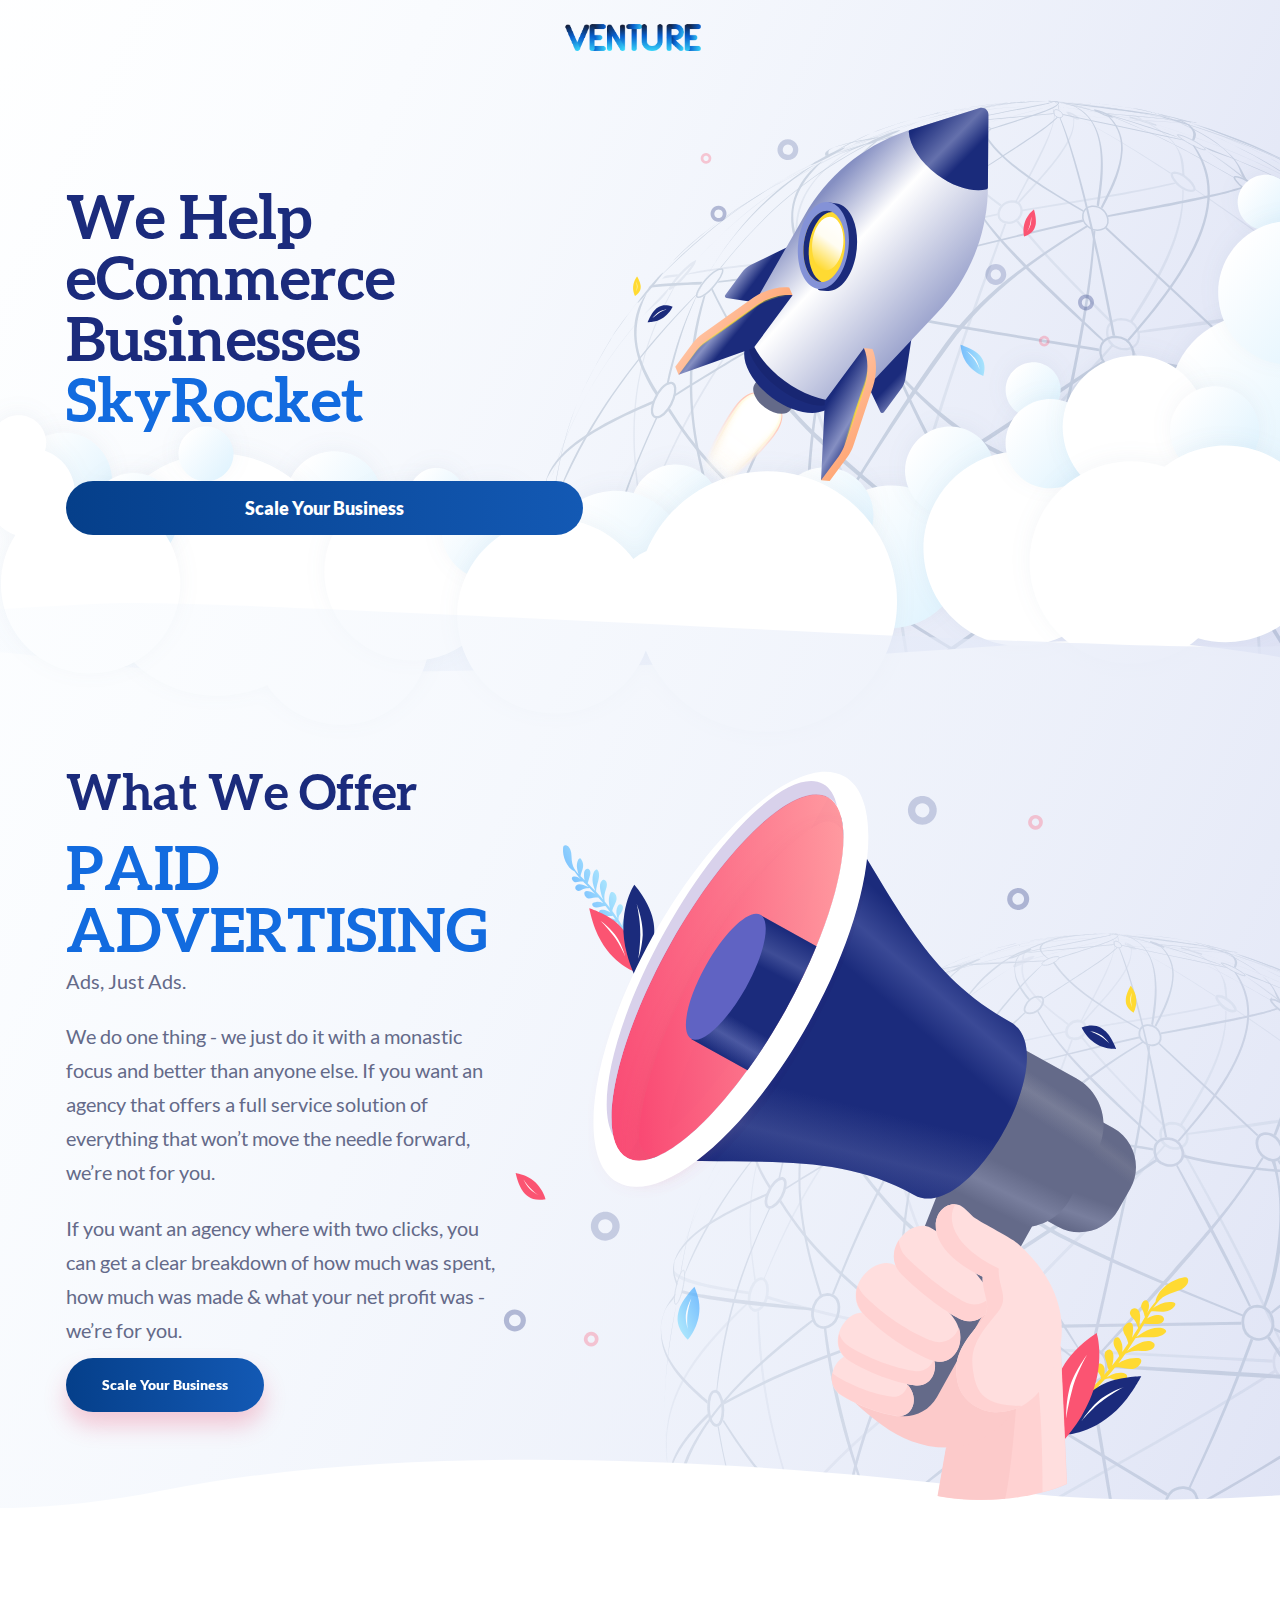
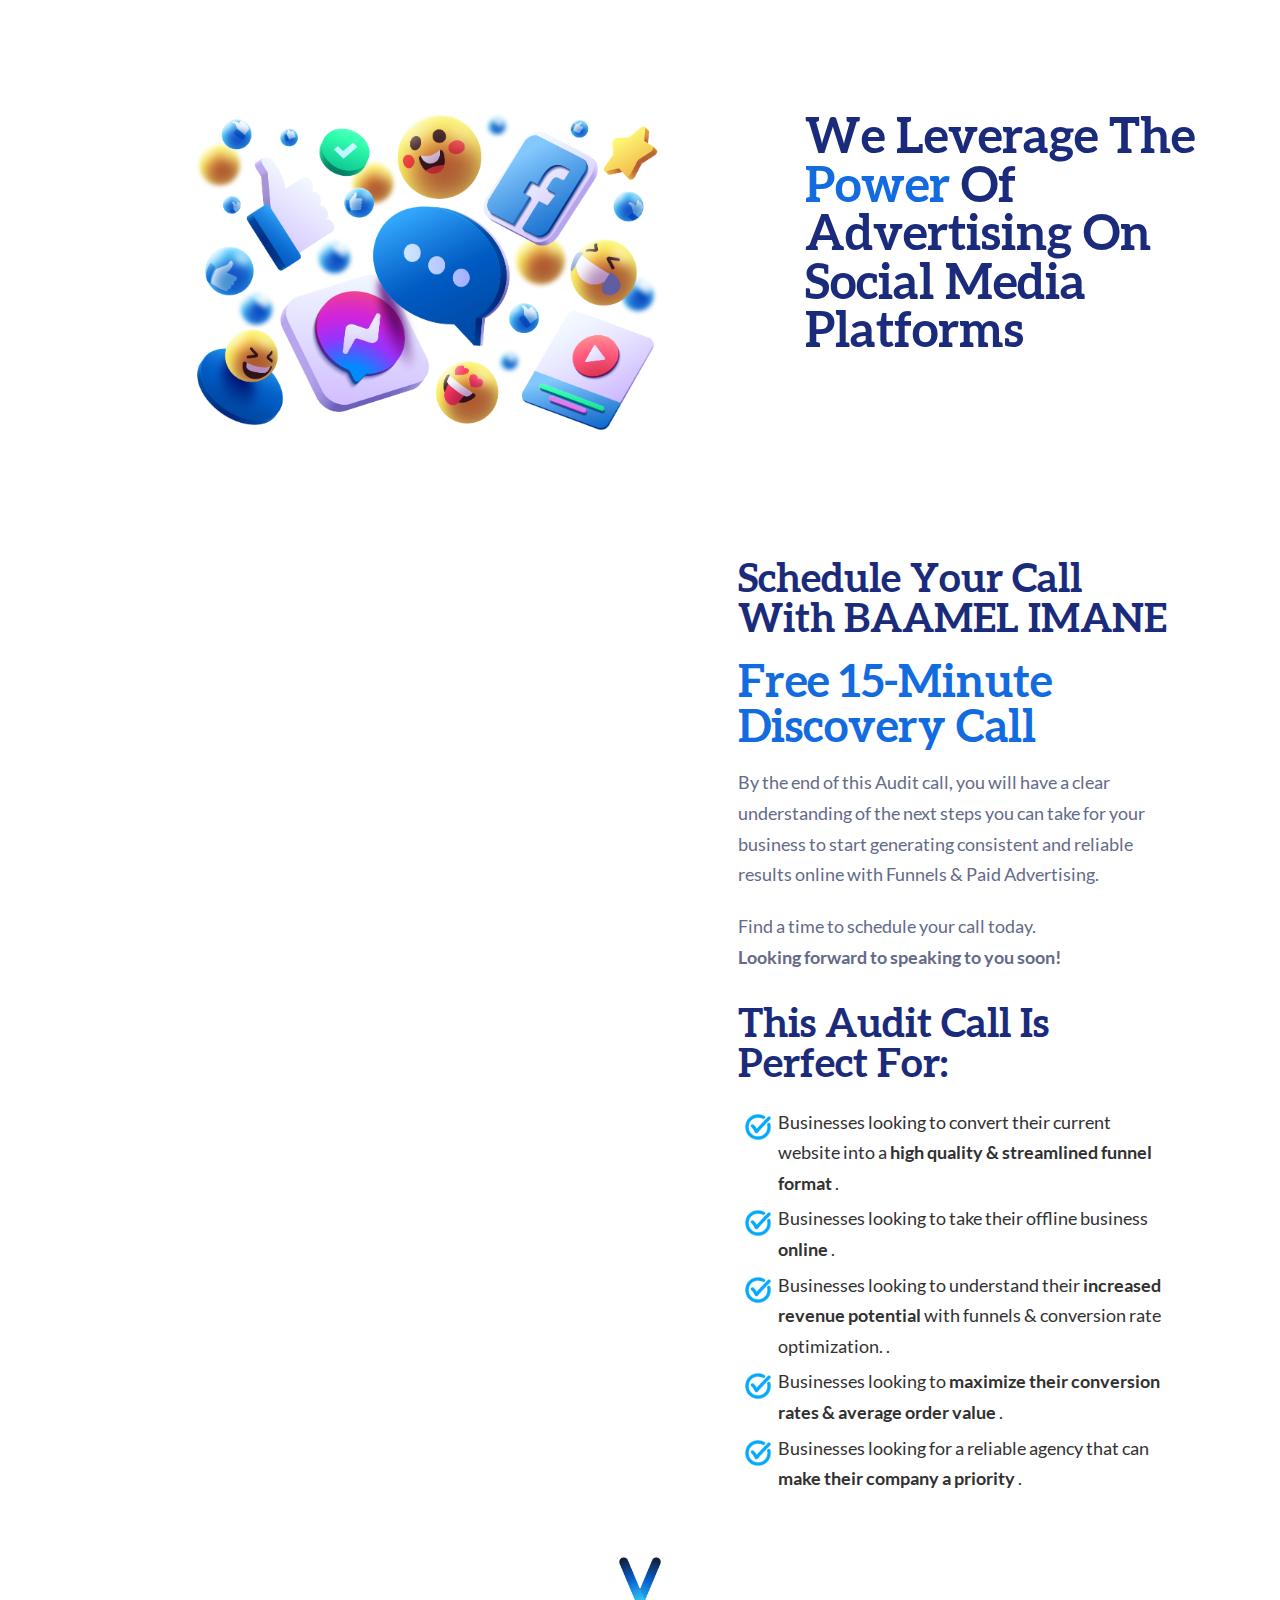
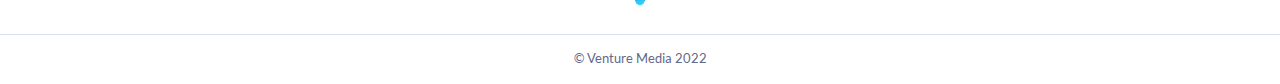
==== index.html @ 9c047767 "change calendly link" ====
<!DOCTYPE html>
<html lang="zxx">

<head>
  <meta http-equiv="Content-Type" content="text/html; charset=utf-8" />
  <meta name="format-detection" content="telephone=no">
  <meta name="viewport" content="width=device-width, initial-scale=1">
  <link rel="icon" type="image/x-icon" href="./img/favicon.png" />
  <title>Venture Media Agency</title>
  <meta name='description' content="" />

  <meta name="keywords" content="" />
  <meta name="it-rating" content="it-rat-cd303c3f80473535b3c667d0d67a7a11" />
  <meta name="cmsmagazine" content="3f86e43372e678604d35804a67860df7" />
  <link rel="stylesheet" type="text/css" href="css/first-screen.css" />
  <!-- <link rel="stylesheet" type="text/css" href="css/first-screen-inner.css" /> -->
  <link rel="preload " href="fonts/AleoBold.woff2" as="font" crossorigin>
  <link rel="preload " href="fonts/Lato/LatoRegular.woff2" as="font" crossorigin>
  <link rel="preload " href="fonts/Lato/LatoBold.woff2" as="font" crossorigin>
  <link rel="preload" href="css/style.css" as="style">
  <!-- Meta Pixel Code -->
  <script>
    !function (f, b, e, v, n, t, s) {
      if (f.fbq) return; n = f.fbq = function () {
        n.callMethod ?
        n.callMethod.apply(n, arguments) : n.queue.push(arguments)
      };
      if (!f._fbq) f._fbq = n; n.push = n; n.loaded = !0; n.version = '2.0';
      n.queue = []; t = b.createElement(e); t.async = !0;
      t.src = v; s = b.getElementsByTagName(e)[0];
      s.parentNode.insertBefore(t, s)
    }(window, document, 'script',
      'https://connect.facebook.net/en_US/fbevents.js');
    fbq('init', '448291137146416');
    fbq('track', 'PageView');
  </script>
  <noscript><img height="1" width="1" style="display:none"
      src="https://www.facebook.com/tr?id=448291137146416&ev=PageView&noscript=1" /></noscript>
  <!-- End Meta Pixel Code -->
</head>

<body class="home loaded">
  <div class="main-wrapper">
    <main class="content">
      <div class="first-screen section-screen-main" style="margin-bottom: 3rem;">
        <div class="section-screen-main__bg" style="background-image: url(img/main.svg);"></div>
        <div class="wrapper">
          <div class="screen-main">
            <h1 class="h1 h1-main">We help <div style="display: flex;">
                <div class="tolower">e</div>Commerce
              </div> Businesses <span style="color: #126bdf">SkyRocket</span></h1>
            <a href="#discoverycall" class="btn btn_learn"
              style="box-shadow: none; display: flex; font-size: large;">Scale Your Business</a>
          </div>
        </div>
      </div>
      <div class="section-consultation">
        <div class="section-consultation__bg js-lazy" data-src="img/bg/bg-2.svg"></div>
        <div class="wrapper mt-100">
          <div class="consultation-form-wrap">
            <div class="consultation-form">
              <h2 class="h2">What we offer</h2>
              <h1 class="h1 h1-main" style="color: #126bdf; display: inline !important;">PAID ADVERTISING</h1>

              <div class="content-block__text" style="font-size: 20px;">
                <p>Ads, Just Ads.</p>
                <p>We do one thing - we just do it with a monastic focus and better than anyone else. If you want an
                  agency that offers a full service solution of everything that won’t move the needle forward, we’re not
                  for you.</p>
                <p>If you want an agency where with two clicks, you can get a clear breakdown of how much was spent, how
                  much was made & what your net profit was - we’re for you. </p>
              </div>
              <!-- <div class="consultation-form__form">
                <a href="#discoverycall" class="btn btn_learn" style="box-shadow: none; display: flex; font-size: large;">Scale Your Business</a>
              </div> -->
              <div class="box-filed box-filed_btn" style="width: 50%;">
                <a href="#discoverycall"><input type="submit" class="btn" value="Scale Your Business">
                </a>
              </div>
            </div>
            <div class="adj">
              <img data-src="img/consultation.svg" alt="" class="js-lazy"
                src="[data-uri]">
            </div>
          </div>
        </div>
      </div>

      <div class="section-about" id="about">
        <div class="wrapper mt-100">
          <div class="about">
            <div class="about__img">
              <div class="about__picture">
                <img src="img/smway.png" alt="" class="js-lazy" src="[data-uri]">
              </div>
            </div>
            <div class="about__content">
              <div class="h2">We leverage the <span style="color: #126bdf">power</span> of advertising on social media
                platforms</div>
              <!-- <div class="section-subtitle">Sint nulla commodo qui magna eiusmod quis aliqua laboris officia excepteur
                non eu in.</div>
              <div class="content-block__text">
                <p>Dolor duis voluptate enim exercitation consequat ex. Voluptate in sunt commodo aute do. Dolor enim
                  dolor labore velit nulla sit exercitation irure esse proident velit commodo. Est non officia proident
                  esse culpa commodo nulla Lorem do enderit esse do.</p>
              </div>
              <a href="https://www.youtube.com/watch?v=_sI_Ps7JSEk" class="about__btn play-video js-fancybox">
                <span class="play-icon">
                  <i class="icon-play"></i>
                </span>
                <div class="play-video__text">
                  <div class="play-video__title">about us</div>
                  <div class="play-video__link">Watch our process!</div>
                </div>
              </a> -->
            </div>
          </div>
          <!-- <div class="about-details">
            <div class="about-details__item">
              <div class="about-details__val">$ 35k<span class="about-details__val_plus">+</span></div>
              <div class="about-details__text">Clients revenue</div>
              <div class="about-details__decor"></div>
            </div>
            <div class="about-details__item">
              <div class="about-details__val">16k<span class="about-details__val_plus">+</span></div>
              <div class="about-details__text">Leads for clients</div>
              <div class="about-details__decor"></div>
            </div>
            <div class="about-details__item">
              <div class="about-details__val">6.7k<span class="about-details__val_plus">+</span></div>
              <div class="about-details__text">Phone calls</div>
              <div class="about-details__decor"></div>
            </div>
            <div class="about-details__item">
              <div class="about-details__val">254<span class="about-details__val_plus">+</span></div>
              <div class="about-details__text">Successful projects</div>
              <div class="about-details__decor"></div>
            </div>
          </div> -->
        </div>
        <div class="about-decor about-decor_1"></div>
        <div class="about-decor about-decor_2"></div>
        <div class="about-decor about-decor_3"></div>
      </div>
      <div class="section-consultation rp" id="discoverycall"
        style="display: flex; flex-wrap: wrap;justify-content: space-evenly; ">
        <div style="display: flex; justify-content:center;">

          <div id="discoverycall" style="min-width:320px; width:500px;height:850px;" class="calendly-inline-widget"
            data-url="https://calendly.com/venturemediagency/discovery-call"></div>
        </div>
        <div class="" style=" display: flex; justify-content:center; margin-left: 20px;">
          <div class="consultation-form-wrap">
            <div class="consultation-form">
              <h2 class="h2" style="font-size: 40px;  ">Schedule your call with BAAMEL IMANE</h2>
              <h1 class="h1 h1-main" style="font-size: 45px;color: #126bdf;">Free 15-Minute Discovery Call
              </h1>

              <div class="content-block__text" style="font-size:large;">
                <p>By the end of this Audit call, you will have a clear understanding of the next steps you can take for
                  your business to start generating consistent and reliable results online with Funnels & Paid
                  Advertising.

                </p>
                <p>Find a time to schedule your call today.<br> <b>Looking forward to speaking to you soon!</b></p>
                <p></p>
              </div>
              <h2 class="h2" style="font-size: 40px;  ">This audit call is perfect for:
              </h2>
              <div class="content-block__text" style="font-size:large; color: rgb(50, 49, 49);">
                <div style="display: flex;">
                  <img src="./img/checkicon.png" style="width:40px; height: 40px !important;" />
                  <p style="padding: 0rem !important;">Businesses looking to convert their current website into a
                    <b>high quality & streamlined funnel format</b> .
                  </p>
                </div>
                <div style="display: flex; margin-top: 5px; margin-bottom: 5px;">
                  <img src="./img/checkicon.png" style="width:40px; height: 40px !important;" />
                  <p style="padding: 0rem !important;">Businesses looking to take their offline business <b>online</b> .
                  </p>
                </div>
                <div style="display: flex; margin-top: 5px; margin-bottom: 5px;">
                  <img src="./img/checkicon.png" style="width:40px; height: 40px !important;" />
                  <p style="padding: 0rem !important;">Businesses looking to understand their <b>increased revenue
                      potential</b> with funnels & conversion rate optimization. .
                  </p>
                </div>
                <div style="display: flex; margin-top: 5px; margin-bottom: 5px;">
                  <img src="./img/checkicon.png" style="width:40px; height: 40px !important;" />
                  <p style="padding: 0rem !important;">​Businesses looking to <b>maximize their conversion rates &
                      average order value</b> .
                  </p>
                </div>
                <div style="display: flex; margin-top: 5px; margin-bottom: 5px;">
                  <img src="./img/checkicon.png" style="width:40px; height: 40px !important;" />
                  <p style="padding: 0rem !important;">Businesses looking for a reliable agency that can <b>make their
                      company a priority</b> .
                  </p>
                </div>
              </div>

            </div>

          </div>
        </div>

      </div>
      <!-- Calendly inline widget begin -->
      <!-- Calendly inline widget end -->
      <!-- <div class="section-get">
        <div class="wrapper">
          <div class="section-heading h-center"><span>what we do</span></div>
          <div class="h-decor-1">
            <h2 class="h2 h-center"><span>what you will get with us</span></h2>
            <div class="section-subtitle h-center">Dolor duis voluptate enim exercitation consequat ex. </div>
          </div>
          <div class="get-list">
            <div class="get-list__item">
              <div class="get-list__heading">
                <div class="get-list__icon">
                  <img src="img/icons-svg/get-1.svg" alt="" loading="lazy">
                </div>
                <div class="get-list__title">Research & analysis</div>
              </div>
              <div class="get-list__text">Dolor duis voluptate enim exercitation consequat ex. Voluptate in sunt commodo
                aute do. Dolor enim dolor labore velit nulla sit exercitation irure esse proid.</div>
            </div>
            <div class="get-list__item">
              <div class="get-list__heading">
                <div class="get-list__icon">
                  <img src="img/icons-svg/get-2.svg" alt="" loading="lazy">
                </div>
                <div class="get-list__title">Unique content</div>
              </div>
              <div class="get-list__text">Voluptate in sim dolor labore velit nuunt commodo aute do. Dolor enim dolor
                labore im dolor labore velit te dolor enim dolor labore velit nul.</div>
            </div>
            <div class="get-list__item">
              <div class="get-list__heading">
                <div class="get-list__icon">
                  <img src="img/icons-svg/get-3.svg" alt="" loading="lazy">
                </div>
                <div class="get-list__title">Thematic links</div>
              </div>
              <div class="get-list__text">Pariatur magna cupidatat magna sit incididunt non pariatur. Sint nulla commodo
                qui magna eiusmod quis aliqua laboris officia excepteur non eu in.</div>
            </div>
            <div class="get-list__item">
              <div class="get-list__heading">
                <div class="get-list__icon">
                  <img src="img/icons-svg/get-4.svg" alt="" loading="lazy">
                </div>
                <div class="get-list__title">Effective UX/UI design</div>
              </div>
              <div class="get-list__text">Pariatur magna cupidatat magna sit incididunt non pariatur. Sint nulla commodo
                qui magna eiusmod quis aliqua laboris officia excepteur non eu in.</div>
            </div>
            <div class="get-list__item">
              <div class="get-list__heading">
                <div class="get-list__icon">
                  <img src="img/icons-svg/get-5.svg" alt="" loading="lazy">
                </div>
                <div class="get-list__title">Responsive & high speed</div>
              </div>
              <div class="get-list__text">Dolor duis voluptate enim exercitation consequat ex. Voluptate in sunt commodo
                aute do. Dolor enim dolor labore velit nulla sit exercitation irure esse proid.</div>
            </div>
            <div class="get-list__item">
              <div class="get-list__heading">
                <div class="get-list__icon">
                  <img src="img/icons-svg/get-6.svg" alt="" loading="lazy">
                </div>
                <div class="get-list__title">Quality & valid code</div>
              </div>
              <div class="get-list__text">Voluptate in sim dolor labore velit nuunt commodo aute do. Dolor enim dolor
                labore im dolor labore velit te dolor enim dolor labore velit nul.</div>
            </div>
          </div>
        </div>
      </div> -->

      <!-- <div class="section-logos">
        <div class="wrapper">
          <div class="logos">
            <a href="#" target="_blank" class="logos__item">
              <img data-src="img/examples/logo-1.svg" alt="" class="js-lazy"
                src="[data-uri]">
            </a>
            <a href="#" target="_blank" class="logos__item">
              <img data-src="img/examples/logo-2.svg" alt="" class="js-lazy"
                src="[data-uri]">
            </a>
            <a href="#" target="_blank" class="logos__item">
              <img data-src="img/examples/logo-3.svg" alt="" class="js-lazy"
                src="[data-uri]">
            </a>
            <a href="#" target="_blank" class="logos__item">
              <img data-src="img/examples/logo-4.svg" alt="" class="js-lazy"
                src="[data-uri]">
            </a>
            <a href="#" target="_blank" class="logos__item">
              <img data-src="img/examples/logo-5.svg" alt="" class="js-lazy"
                src="[data-uri]">
            </a>
          </div>
        </div>
      </div> -->
      <!-- <div class="section-steps" id="steps">
        <div class="wrapper">
          <div class="section-heading h-center"><span>steps</span></div>
          <div class="h-decor-3">
            <h2 class="h2 h-center"><span>main milestones</span></h2>
          </div>
          <div class="steps">
            <div class="steps__item">
              <span class="steps__count">01</span>
              <div class="steps__icon">
                <img data-src="img/icons-svg/step-1.svg" alt="" loading="lazy" class="js-lazy"
                  src="[data-uri]">
              </div>
              <div class="steps__title">Planning</div>
            </div>
            <div class="steps__item">
              <span class="steps__count">02</span>
              <div class="steps__icon">
                <img data-src="img/icons-svg/step-2.svg" alt="" loading="lazy" class="js-lazy"
                  src="[data-uri]">
              </div>
              <div class="steps__title">Research</div>
            </div>
            <div class="steps__item">
              <span class="steps__count">03</span>
              <div class="steps__icon">
                <img data-src="img/icons-svg/step-3.svg" alt="" loading="lazy" class="js-lazy"
                  src="[data-uri]">
              </div>
              <div class="steps__title">Optimization</div>
            </div>
            <div class="steps__item">
              <span class="steps__count">04</span>
              <div class="steps__icon">
                <img data-src="img/icons-svg/step-4.svg" alt="" loading="lazy" class="js-lazy"
                  src="[data-uri]">
              </div>
              <div class="steps__title">Results</div>
            </div>
          </div>
          <div class="steps-text">Pariatur magna cupidatat magna sit incididunt non pariatur. Sint nulla commodo qui
            magna eiusmod quis aliqua laboris officia excepteur non eu in. Consequat esse in dolore laborum dolore ut
            duis elit deserunt minim.</div>
        </div>
      </div>
      <div class="section-prices" id="price">
        <div class="wrapper">
          <div class="section-heading h-center"><span>prices</span></div>
          <div class="h-decor-2">
            <h2 class="h2 h-center"><span>discover our price - list</span></h2>
            <div class="section-subtitle h-center">Dolor duis voluptate enim exercitation consequat ex.</div>
          </div>
          <div class="prices">
            <a href="#" class="prices__item">
              <div class="prices__head">
                <div class="prices__decor"><span></span></div>
                <div class="prices__inner">
                  <div class="prices__category">simple</div>
                  <div class="prices__title">Basic Plan</div>
                  <div class="prices__cost">$<span class="prices__cost-val">69</span>.95</div>
                  <div class="prices__period">/per month</div>
                </div>
              </div>
              <div class="prices__content">
                <ul class="prices__list">
                  <li>Monthly Progress Report</li>
                  <li>Ad Campaign Management</li>
                  <li>Business Page Optimization</li>
                  <li>Copywriter & Visual Design</li>
                </ul>
                <div class="prices__btn">
                  <span class="btn btn-2 btn-3 btn_buy">buy now</span>
                </div>
              </div>
            </a>
            <a href="#" class="prices__item prices__item-recomendation">
              <div class="prices__head">
                <div class="prices__decor"><span></span></div>
                <div class="prices__inner">
                  <div class="prices__category">MEDIUM</div>
                  <div class="prices__title">Standard Plan</div>
                  <div class="prices__cost">$<span class="prices__cost-val">89</span>.95</div>
                  <div class="prices__period">/per month</div>
                </div>
              </div>
              <div class="prices__content">
                <ul class="prices__list">
                  <li>Basic Plan</li>
                  <li>Ad Campaign Management</li>
                  <li>Business Page Optimization</li>
                  <li>Copywriter & Visual Design</li>
                  <li>Monthly Progress Report</li>
                  <li>Social Media Listening</li>
                </ul>
                <div class="prices__btn">
                  <span class="btn btn-2 btn-3 btn_buy">buy now</span>
                </div>
                <div class="prices__rec">
                  <div class="checkbox-element ">
                    <span class="checkbox-text">Recommended</span>
                  </div>
                </div>
              </div>
            </a>
            <a href="#" class="prices__item">
              <div class="prices__head">
                <div class="prices__decor"><span></span></div>
                <div class="prices__inner">
                  <div class="prices__category">extended</div>
                  <div class="prices__title">power Plan</div>
                  <div class="prices__cost">$<span class="prices__cost-val">99</span>.95</div>
                  <div class="prices__period">/per month</div>
                </div>
              </div>
              <div class="prices__content">
                <ul class="prices__list">
                  <li>Monthly Progress Report</li>
                  <li>Ad Campaign Management</li>
                  <li>Business Page Optimization</li>
                  <li>Copywriter & Visual Design</li>
                </ul>
                <div class="prices__btn">
                  <span class="btn btn-2 btn-3 btn_buy">buy now</span>
                </div>
              </div>
            </a>
          </div>
        </div>
      </div>
      <div class="section-newsletter">
        <div class="section-newsletter__bg js-lazy" data-src="img/bg/bg-3.svg"></div>
        <div class="wrapper">
          <div class="newsletter">
            <div class="newsletter__content">
              <h3 class="h3">Newsletter</h3>
              <div class="newsletter__text">
                <p>Pariatur magna cupidatat magna sit incididunt non pariatur. Sint nulla commodo qui magna eiusmod quis
                  aliqua laboris officia excepteur non eu in.</p>
              </div>
              <form>
                <div class="box-fileds-newsletter">
                  <div class="box-filed box-filed_1">
                    <input type="email" placeholder="Enter your email">
                  </div>
                  <div class="box-filed box-filed_submit">
                    <input type="submit" class="btn" value="Subscribe">
                  </div>
                </div>
              </form>
            </div>
            <div class="newsletter__img">
              <div class="newsletter__picture">
                <img data-src="img/newsletter.svg" alt="" class="js-lazy"
                  src="[data-uri]">
              </div>
            </div>
          </div>
        </div>
      </div> -->
      <!-- <div class="section-testimonials" id="testimonials">
        <div class="wrapper">
          <div class="testimonials">
            <div class="testimonials__img">
              <div class="testimonials__picture">
                <img data-src="img/testimonials.svg" alt="" class="js-lazy"
                  src="[data-uri]">
              </div>
            </div>
            <div class="testimonials__content">
              <div class="section-heading"><span>they say</span></div>
              <div class="h2">Testimonials</div>
              <div class="swiper-container reviews-slider js-slider-1">
                <div class="swiper-wrapper">
                  <div class="swiper-slide testimonials-card">
                    <div class="testimonials-card__text">
                      <p>“Dolor duis voluptate enim exercitation consequat ex. Voluptate in sunt commodo aute do. Dolor
                        enim dolor labore velit nulla sit exercitation irure esse proident.”</p>
                    </div>
                    <div class="author">
                      <img class="author__img js-lazy" data-src="img/examples/avatar_1.jpg"
                        src="[data-uri]" alt="">
                      <div class="author__details">
                        <div class="author__title">Kathryn Murphy</div>
                        <div class="author__position">Marketing Coordinator</div>
                      </div>
                    </div>
                  </div>
                  <div class="swiper-slide testimonials-card">
                    <div class="testimonials-card__text">
                      <p>“2 Dolor duis voluptate enim exercitation consequat ex. Voluptate in sunt commodo aute do.
                        Dolor enim dolor labore velit nulla sit exercitation”</p>
                    </div>
                    <div class="author">
                      <img class="author__img js-lazy" data-src="img/examples/avatar_1.jpg"
                        src="[data-uri]" alt="">
                      <div class="author__details">
                        <div class="author__title">Kathryn Murp</div>
                        <div class="author__position">Marketing Coord</div>
                      </div>
                    </div>
                  </div>
                </div>
              </div>
            </div>
          </div>
        </div>
      </div>
      <div class="section-main-blog" id="blog">
        <div class="wrapper">
          <div class="section-heading h-center"><span>news</span></div>
          <h2 class="h2 h-center">read our blog</h2>
          <div class="section-subtitle h-center">Dolor duis voluptate enim exercitation consequat ex. </div>
          <div class="blog-more">
            <a href="blog.html" class="btn">view all</a>
          </div>
          <div class="news">
            <div class="news__item">
              <a href="article.html" class="news__img">
                <img data-src="img/examples/news_1.jpg" alt="" class="js-lazy"
                  src="[data-uri]">
              </a>
              <div class="news__content">
                <div class="news-header">
                  <div class="news__date">Jun 25, 2021</div>
                  <div class="news__author">
                    <img data-src="img/examples/avatar_2.jpg" alt="" class="js-lazy"
                      src="[data-uri]">
                    <span class="news__author-title">Annette Black</span>
                  </div>
                  <a href="blog.html" class="news__category">Community</a>
                </div>
                <div class="news__title"><a href="article.html">Dolor duis voluptate enim exercitation consequat ex.
                    Voluptate in sunt </a></div>
              </div>
            </div>
            <div class="news__item">
              <a href="article.html" class="news__img">
                <img data-src="img/examples/news_2.jpg" alt="" class="js-lazy"
                  src="[data-uri]">
              </a>
              <div class="news__content">
                <div class="news-header">
                  <div class="news__date">Jun 25, 2021</div>
                  <div class="news__author">
                    <img data-src="img/examples/avatar_3.jpg" alt="" class="js-lazy"
                      src="[data-uri]">
                    <span class="news__author-title">Dianne Russell</span>
                  </div>
                  <a href="blog.html" class="news__category">Community</a>
                </div>
                <div class="news__title"><a href="article.html">Dolor duis voluptate enim exercitation consequat ex.
                    Voluptate in sunt </a></div>
              </div>
            </div>
          </div>
        </div>
      </div> -->
    </main>
    <header class="header" id="header">
      <!-- <div class="header-top">
        <div class="wrapper">
          <div class="socials ">
            <div class="footer-title">Find us here:</div>
            <div class="socials">
              <div class="socials__item">
                <a href="#" target="_blank" class="socials__link">Fb</a>
              </div>
              <div class="socials__item">
                <a href="#" target="_blank" class="socials__link">Ins</a>
              </div>
              <div class="socials__item">
                <a href="#" target="_blank" class="socials__link">In</a>
              </div>
            </div>
          </div>
          <div class="phone-item">
            <div class="footer-title header-title-phone">Have a question? Call us!</div>
            <div class="footer-phone__item">
              <i class="icon-phone"></i><a href="tel:+15469872185">+1 546 987 21 85</a>
            </div>
          </div>
        </div>
      </div> -->
      <div class="wrapper" style="display: flex; justify-content:center">
        <div class="nav-logo">
          <a href="index.html" class="logo">
            <img src="img/main.png" alt="Numerio">
          </a>
        </div>
        <!-- <div class="header-right">
          <div id="mainNav" class="menu-box">
            <nav class="nav-inner">
              <ul class="main-menu js-menu" id="mainMenu">
                <li>
                  <a href="#services">Services</a>
                </li>
                <li>
                  <a href="#about">About</a>
                </li>
                <li>
                  <a href="#steps">Steps</a>
                </li>
                <li>
                  <a href="#price">Price</a>
                </li>
                <li>
                  <a href="#testimonials">Testimonials</a>
                </li>
                <li>
                  <a href="#blog">Blog</a>
                </li>
              </ul>
            </nav>
            <div class="socials-item">
              <div class="footer-title">Find us here:</div>
              <div class="socials">
                <div class="socials__item">
                  <a href="#" target="_blank" class="socials__link">Fb</a>
                </div>
                <div class="socials__item">
                  <a href="#" target="_blank" class="socials__link">Ins</a>
                </div>
                <div class="socials__item">
                  <a href="#" target="_blank" class="socials__link">In</a>
                </div>
              </div>
            </div>
            <div class="phone-item">
              <div class="footer-title footer-title_phone">Have a question? Call us!</div>
              <div class="footer-phone__item">
                <i class="icon-phone"></i><a href="tel:+15469872185">+1 546 987 21 85</a>
              </div>
            </div>
          </div>
          <a href="#formOrder" class="btn-2 btn_started-header js-fancybox">get started</a>
        </div>
        <div class="bars-mob js-button-nav">
          <div class="hamburger">
            <span></span><span></span><span></span>
          </div>
          <div class="cross">
            <span></span><span></span>
          </div>
        </div> -->
      </div>
    </header>
    <footer id="footer" class="footer footer-2">
      <div class="footer__bg js-lazy" data-src="img/bg/footer-2.svg"></div>
      <div class="wrapper">
        <a href="index.html" class="logo-footer">
          <img src="img/singleVlogo.png" alt="Numerio">
        </a>
      </div>
      <div class="footer-bottom">
        <div class="wrapper">
          <div class="copyrights">© Venture Media 2022
          </div>
        </div>
    </footer>
  </div>
  <!-- BODY EOF   -->
  <!-- popups -->
  <div class="window-open">
    <div class="popup" id="formOrder" tabindex="0">
      <div class="block-popup">
        <div class="popup-title-wrap">
          <div class="popup-title">Get a free consultation</div>
          <div class="popup-decor-top"></div>
        </div>
        <input type="button" class="btn"></button>
        <form onsubmit="successSubmit();return false;">
          <div class="popup-form">
            <div class="box-field">
              <input type="text" placeholder="Name">
            </div>
            <div class="box-field">
              <input type="email" placeholder="Email">
            </div>
            <div class="box-field">
              <textarea placeholder="Message"></textarea>
            </div>
            <div class="box-fileds box-fileds_2">
              <div class="box-filed box-filed_btn">
                <input type="submit" class="btn" value="Submit">
              </div>
              <div class="box-filed box-field__accept">
                <label class="checkbox-element">
                  <input type="checkbox">
                  <span class="checkbox-text">I accept the <a href="#" target="_blank">Terms and Conditions.</a></span>
                </label>
              </div>
            </div>
          </div>
        </form>
      </div>
      <div class="popup-decor"></div>
    </div>
    <div class="popup popup-succsess" id="succsesOrder">
      <div class="block-popup">
        <div class="popup-title"><span>Sank you</span></div>
        <div class="popup-result">Dolor duis voluptate enim exercitation consequat ex. Voluptate </div>
        <svg width="200" height="184" viewBox="0 0 200 184" fill="none" xmlns="http://www.w3.org/2000/svg">
          <path
            d="M178.566 91.6643C178.566 139.987 139.392 179.162 91.0686 179.162C42.744 179.162 3.57129 139.987 3.57129 91.6643C3.57129 43.3397 42.744 4.16699 91.0686 4.16699C139.392 4.16699 178.566 43.3397 178.566 91.6643Z"
            fill="rgba(255, 154, 160, 0.991703)" />
          <path
            d="M91.6644 183.327C41.1242 183.327 0 142.205 0 91.6644C0 41.1242 41.1242 0 91.6644 0C109.23 0 126.33 5.01694 141.112 14.4908C144.02 16.3585 144.863 20.2249 143.004 23.124C141.138 26.0246 137.262 26.8745 134.371 25.0084C121.597 16.833 106.839 12.4996 91.6644 12.4996C48.0149 12.4996 12.4996 48.0149 12.4996 91.6644C12.4996 135.312 48.0149 170.828 91.6644 170.828C135.312 170.828 170.828 135.312 170.828 91.6644C170.828 89.0552 170.703 86.472 170.461 83.9315C170.129 80.4984 172.645 77.4391 176.086 77.1141C179.494 76.6731 182.569 79.2975 182.903 82.7307C183.185 85.6725 183.327 88.6478 183.327 91.6644C183.327 142.205 142.205 183.327 91.6644 183.327Z"
            fill="rgba(249, 73, 115, 0.991703)" />
          <path
            d="M102.08 112.496C100.481 112.496 98.8799 111.887 97.6638 110.663L60.165 73.1643C57.7237 70.7214 57.7237 66.7634 60.165 64.3221C62.6063 61.8808 66.5643 61.8808 69.0057 64.3221L102.089 97.4052L189.327 10.1657C191.77 7.72438 195.728 7.72438 198.169 10.1657C200.61 12.607 200.61 16.5651 198.169 19.0064L106.505 110.671C105.279 111.887 103.68 112.496 102.08 112.496Z"
            fill="rgba(249, 73, 115, 0.991703)" />
        </svg>
        <div class="popup-text">Dolor duis voluptate enim exercitation consequat ex. Voluptate </div>
        <div class="popup-button_succsees">
          <div class="btn btn-popup" data-fancybox-close>Ok</div>
        </div>
      </div>
    </div>
  </div>
  <script type="text/javascript" src="https://assets.calendly.com/assets/external/widget.js" async></script>
  <script src="https://smtpjs.com/v3/smtp.js"></script>
  <script>
    successSubmit = () => {

      Email.send({
        Host: "smtp.yourisp.com",
        Username: "username",
        Password: "password",
        To: 'imbaamelyoussef@gmail.com',
        From: "you@isp.com",
        Subject: "This is the subject",
        Body: "And this is the body"
      }).then(
        message => alert(message)
      );
    }
  </script>
  <!-- Meta Pixel Code -->
  <script>
    !function (f, b, e, v, n, t, s) {
      if (f.fbq) return; n = f.fbq = function () {
        n.callMethod ?
        n.callMethod.apply(n, arguments) : n.queue.push(arguments)
      };
      if (!f._fbq) f._fbq = n; n.push = n; n.loaded = !0; n.version = '2.0';
      n.queue = []; t = b.createElement(e); t.async = !0;
      t.src = v; s = b.getElementsByTagName(e)[0];
      s.parentNode.insertBefore(t, s)
    }(window, document, 'script',
      'https://connect.facebook.net/en_US/fbevents.js');
    fbq('init', '448291137146416');
    fbq('track', 'PageView');
  </script>
  <noscript><img height="1" width="1" style="display:none"
      src="https://www.facebook.com/tr?id=448291137146416&ev=PageView&noscript=1" /></noscript>
  <!-- End Meta Pixel Code -->
  <script>
    var body = document.body;
    if (/Android|webOS|iPhone|iPad|iPod|BlackBerry/i.test(navigator.userAgent)) {
      body.classList.add('ios');
    } else {
      body.classList.add('web')
    }
    setTimeout(function () {
      body.classList.add("content-loaded");
    }, 50)

  </script>
  <link rel="stylesheet" type="text/css" href="css/style.css" />
  <script src="js/jquery-3.5.1.min.js" defer></script>
  <script src="js/components/jquery.lazy.min.js" defer></script>
  <script src="js/components/jquery.fancybox.min.js" defer></script>
  <script src="js/components/jquery.singlePageNav.min.js" defer></script>
  <script src="js/components/swiper.js" defer></script>
  <script src="js/custom.js" defer></script>
</body>

</html>
---- css/first-screen.css ----
/* reset */
/* main variables */
body {
  margin: 0;
  padding: 0;
  font-family: Lato, arial, sans-serif;
  background: #fff;
  height: 100%;
  font-size: 1.8rem !important;
  -webkit-font-smoothing: antialiased;
  -moz-osx-font-smoothing: grayscale;
  color: #646a89;
  line-height: 1.7;
  background: #fff;
}

html {
  font-size: 10px !important;
}

/*MAIN*/
html,
body,
div,
span,
applet,
object,
iframe,
h1,
h2,
h3,
h4,
h5,
h6,
p,
blockquote,
pre,
a,
abbr,
acronym,
address,
big,
cite,
code,
del,
dfn,
em,
img,
ins,
kbd,
q,
s,
samp,
small,
strike,
strong,
sub,
sup,
tt,
var,
b,
u,
i,
center,
dl,
dt,
dd,
ol,
ul,
li,
fieldset,
form,
label,
legend,
table,
caption,
tbody,
tfoot,
thead,
tr,
th,
td,
article,
aside,
canvas,
details,
embed,
figure,
figcaption,
footer,
header,
hgroup,
menu,
nav,
output,
ruby,
section,
summary,
time,
mark,
audio,
video {
  margin: 0;
  padding: 0;
  border: 0;
  font-size: 100%;
}

/* HTML5 display-role reset for older browsers */
article,
aside,
details,
figcaption,
figure,
footer,
header,
hgroup,
menu,
nav,
section,
main {
  display: block;
}

blockquote,
q {
  quotes: none;
}

blockquote:before,
blockquote:after,
q:before,
q:after {
  content: "";
  content: none;
}

table {
  border-collapse: collapse;
  border-width: 0px;
  padding: 0px;
  margin: 0px;
}

html {
  height: 100%;
  -webkit-text-size-adjust: none;
  -ms-text-size-adjust: none;
}

input,
textarea,
select,
button {
  font-family: Lato, arial, sans-serif;
}

input,
textarea {
  color: #646a89;
  font-family: Lato, arial, sans-serif;
  outline: none;
  border-radius: 0;
  -moz-border-radius: 0;
  -webkit-border-radius: 0;
  -webkit-appearance: none;
}

textarea {
  overflow: auto;
  resize: none;
}

input[type="button"],
input[type="submit"],
button {
  cursor: pointer;
}

td {
  margin: 0px;
  padding: 0px;
}

form {
  padding: 0px;
  margin: 0px;
}

a {
  color: #0857c0;
  -webkit-transition: all 0.4s ease;
  -o-transition: all 0.4s ease;
  transition: all 0.4s ease;
  text-decoration: none;
  outline: none;
  -webkit-tap-highlight-color: rgba(0, 0, 0, 0);
}

a:hover {
  color: #0857c0;
}

a,
span,
div,
button {
  outline: none !important;
}

input[type="submit"],
input[type="button"],
button {
  -webkit-appearance: none;
  outline: none;
}

* {
  -webkit-box-sizing: border-box;
  box-sizing: border-box;
  -webkit-tap-highlight-color: rgba(0, 0, 0, 0);
  outline: none;
}

*:before,
*:after {
  -webkit-box-sizing: border-box;
  box-sizing: border-box;
}

strong {
  font-weight: 700;
}

.clearfix:after,
.wrapper:after,
.row:after {
  content: ".";
  display: block;
  height: 0;
  clear: both;
  visibility: hidden;
}

img {
  max-width: 100%;
}

@media screen and (max-width: 1366px) and (min-width: 768px) {
  html {
    font-size: 9px !important;
  }
}

@media screen and (max-width: 1023px) {
  body {
    font-size: 1.5rem !important;
  }
}

@media screen and (max-width: 767px) {
  body {
    font-size: 1.4rem !important;
  }
}

@media screen and (max-width: 359px) {
  html {
    font-size: 9px !important;
  }
}

@font-face {
  font-family: "Aleo";
  src: url("../fonts/AleoBold.eot");
  src: url("../fonts/AleoBold.eot") format("embedded-opentype"),
    url("../fonts/AleoBold.woff2") format("woff2"),
    url("../fonts/AleoBold.woff") format("woff"),
    url("../fonts/AleoBold.ttf") format("truetype"),
    url("../fonts/AleoBold.svg#AleoBold") format("svg");
  font-weight: 400;
  font-style: normal;
  font-display: swap;
}

@font-face {
  font-family: "Lato";
  src: url("../fonts/Lato/LatoRegular.eot");
  src: url("../fonts/Lato/LatoRegular.eot") format("embedded-opentype"),
    url("../fonts/Lato/LatoRegular.woff2") format("woff2"),
    url("../fonts/Lato/LatoRegular.woff") format("woff"),
    url("../fonts/Lato/LatoRegular.ttf") format("truetype"),
    url("../fonts/Lato/LatoRegular.svg#LatoRegular") format("svg");
  font-weight: 400;
  font-style: normal;
  font-display: swap;
}

@font-face {
  font-family: "Lato";
  src: url("../fonts/Lato/LatoBold.eot");
  src: url("../fonts/Lato/LatoBold.eot") format("embedded-opentype"),
    url("../fonts/Lato/LatoBold.woff2") format("woff2"),
    url("../fonts/Lato/LatoBold.woff") format("woff"),
    url("../fonts/Lato/LatoBold.ttf") format("truetype"),
    url("../fonts/Lato/LatoBold.svg#LatoBold") format("svg");
  font-weight: 700;
  font-style: normal;
  font-display: swap;
}

@font-face {
  font-family: "Lato";
  src: url("../fonts/Lato/LatoBlack.eot");
  src: url("../fonts/Lato/LatoBlack.eot") format("embedded-opentype"),
    url("../fonts/Lato/LatoBlack.woff2") format("woff2"),
    url("../fonts/Lato/LatoBlack.woff") format("woff"),
    url("../fonts/Lato/LatoBlack.ttf") format("truetype"),
    url("../fonts/Lato/LatoBlack.svg#LatoBlack") format("svg");
  font-weight: 900;
  font-style: normal;
  font-display: swap;
}

@font-face {
  font-family: "icomoon";
  src: url("../fonts/icomoon/fonts/icomoon.eot");
  src: url("../fonts/icomoon/fonts/icomoon.eot?#iefix")
      format("embedded-opentype"),
    url("../fonts/icomoon/fonts/icomoon.woff") format("woff"),
    url("../fonts/icomoon/fonts/icomoon.svg#icomoon") format("svg");
  font-weight: bold;
  font-style: normal;
  font-display: swap;
}

[class^="icon-"],
[class*=" icon-"] {
  /* use !important to prevent issues with browser extensions that change fonts */
  font-family: "icomoon" !important;
  speak: none;
  font-style: normal;
  font-weight: normal;
  font-variant: normal;
  text-transform: none;
  line-height: 1; /* Better Font Rendering =========== */
  -webkit-font-smoothing: antialiased;
  -moz-osx-font-smoothing: grayscale;
}

.icon-check:before {
  content: "\e900";
}

.icon-close:before {
  content: "\e901";
}

.icon-next:before,
.ui-datepicker .ui-datepicker-next:before {
  content: "\e902";
}

.icon-phone:before {
  content: "\e903";
}

.icon-play:before {
  content: "\e904";
}

.icon-prev:before,
.ui-datepicker .ui-datepicker-prev:before {
  content: "\e905";
}

.icon-quote:before,
blockquote:before {
  content: "\e906";
}

.icon-search:before {
  content: "\e907";
}

.main-wrapper {
  padding: 0;
  min-width: 320px;
  width: 100%;
  position: relative;
  min-height: 100%;
  min-height: 100%;
  display: -webkit-box;
  display: -ms-flexbox;
  display: flex;
  -webkit-box-orient: vertical;
  -webkit-box-direction: normal;
  -ms-flex-direction: column;
  flex-direction: column;
  -webkit-box-pack: start;
  -ms-flex-pack: start;
  justify-content: flex-start;
  overflow: hidden;
  -webkit-box-flex: 1;
  -ms-flex: 1 0 auto;
  flex: 1 0 auto;
}

.wrapper {
  min-width: 320px;
  max-width: 1220px;
  padding-right: 4rem;
  padding-left: 4rem;
  margin: 0 auto;
  position: relative;
  width: 100%;
}

.wrapper-2 {
  max-width: 1520px;
}

/* titles */
p {
  padding: 1.2rem 0;
}

h1,
.h1 {
  padding: 0;
  font-weight: 700;
  font-size: 3.6rem;
  line-height: 130%;
  color: #1b2b7c;
  margin-bottom: 0.8rem;
  text-transform: capitalize;
  font-family: Aleo, arial, sans-serif;
}

.h1 {
  font-size: 5.4rem;
  line-height: 110%;
  margin-bottom: 4.6rem;
}

h2,
.h2 {
  font-size: 2.4rem;
  line-height: 140%;
  line-height: 100%;
  margin: 0 0 0.7rem;
  padding-top: 1.3rem;
  text-align: left;
  color: #1b2b7c;
  font-family: Aleo, arial, sans-serif;
  text-transform: capitalize;
}

.h2 {
  font-weight: bold;
  font-size: 5.4rem;
  padding-top: 0;
  margin: 0 0 2.4rem;
}

.h-center {
  text-align: center;
}

h3,
.h3 {
  font-size: 2.4rem;
  line-height: 140%;
  font-weight: 700;
  color: #1b2b7c;
  padding: 3.5rem 0 2.5rem;
  font-family: Aleo, arial, sans-serif;
  text-transform: capitalize;
}

.h3 {
  font-size: 3.6rem;
  line-height: 100%;
  padding: 0 0 1.5rem;
}

h4,
.h4 {
  font-weight: bold;
  font-size: 2.4rem;
  line-height: 2.8rem;
  color: #646a89;
}

.h-left {
  text-align: left;
}

.h-decor-1,
.h-decor-3 {
  position: relative;
  padding: 0 10rem;
}

.h-decor-1:before,
.h-decor-3:before {
  content: "";
  width: 7rem;
  height: 6.9rem;
  display: block;
  position: absolute;
  left: 2.8%;
  margin-right: 8rem;
  top: 30%;
}

.h-decor-1,
.h-decor-2 {
  position: relative;
  padding: 0 10rem;
}

.h-decor-1:after,
.h-decor-2:after {
  content: "";
  margin-left: 8rem;
  width: 8.8rem;
  height: 5.6rem;
  display: block;
  position: absolute;
  right: 4.2%;
  top: 17%;
}

.h-decor-3:before {
  top: -29%;
  left: 10.8%;
}

.h-decor-2:after {
  right: 12.2%;
}

body:not(.loaded) .h-decor-1:before,
body:not(.loaded) .h-decor-3:before {
  background: url(../img/leaf-left.svg) no-repeat;
  -webkit-background-size: contain;
  background-size: contain;
}

body:not(.loaded) .h-decor-1:after,
body:not(.loaded) .h-decor-2:after {
  background: url(../img/leaf-right.svg) no-repeat;
  -webkit-background-size: contain;
  background-size: contain;
}

/* text position */
.text-left {
  text-align: left !important;
}

.text-center {
  text-align: center !important;
}

.text-right {
  text-align: right !important;
}

.nowrap {
  white-space: nowrap !important;
}

.center {
  text-align: center;
}

.pull-right {
  float: right;
}

.pull-left {
  float: left;
}

.hide {
  display: none !important;
}

.colored {
  color: #0857c0;
}

.window-open {
  position: absolute;
  left: 0;
  top: -200%;
  left: -99999px;
  opacity: 0;
}

/*
================================================================================
|                                     CONTENT                                 |
================================================================================
*/
.content {
  min-width: 320px;
  text-align: left;
  width: 100%;
  -webkit-box-ordinal-group: 3;
  -ms-flex-order: 2;
  order: 2;
  -webkit-box-flex: 1;
  -ms-flex-positive: 1;
  flex-grow: 1;
  position: relative;
  z-index: 1;
}

.main-wrap {
  display: -webkit-box;
  display: -ms-flexbox;
  display: flex;
  -webkit-box-orient: vertical;
  -webkit-box-direction: reverse;
  -ms-flex-direction: column-reverse;
  flex-direction: column-reverse;
}

.content-wrap {
  background: #ffffff;
  padding: 3.3rem 2.5rem 2.1rem;
  max-width: 119.6rem;
  margin: 0 auto;
}

.more-text {
  font-weight: bold;
  font-size: 1.6rem;
  line-height: 1.9rem;
  cursor: pointer;
  color: #7d74e4;
  margin-top: 1.3rem;
}

.more-text span {
  -webkit-transition: color 0.3s ease-in;
  -o-transition: color 0.3s ease-in;
  transition: color 0.3s ease-in;
}

.more-text i {
  margin-left: 1rem;
  font-size: 1rem;
  color: rgba(125, 116, 228, 0.5);
  display: inline-block;
  -webkit-transition: -webkit-transform 0.4s ease;
  transition: -webkit-transform 0.4s ease;
  -o-transition: transform 0.4s ease;
  transition: transform 0.4s ease;
  transition: transform 0.4s ease, -webkit-transform 0.4s ease;
}

.more-text.active i {
  -webkit-transform: rotateX(180deg);
  transform: rotateX(180deg);
}

.web .more-text:hover span {
  border-bottom-color: transparent;
}

.btn {
  text-transform: capitalize;
  position: relative;
  overflow: hidden;
  -webkit-transition: all 0.3s linear;
  -o-transition: all 0.3s linear;
  transition: all 0.3s linear;
  display: -webkit-inline-box;
  display: -ms-inline-flexbox;
  display: inline-flex;
  -webkit-box-align: center;
  -ms-flex-align: center;
  align-items: center;
  -webkit-box-pack: center;
  -ms-flex-pack: center;
  justify-content: center;
  vertical-align: middle;
  height: 6rem;
  padding: 0 4rem;
  font-family: Lato, arial, sans-serif;
  text-align: center;
  cursor: pointer;
  -webkit-backface-visibility: hidden;
  backface-visibility: hidden;
  -moz-osx-font-smoothing: grayscale;
  -webkit-box-shadow: 0px 20px 20px rgba(217, 61, 89, 0.2);
  box-shadow: 0px 20px 20px rgba(217, 61, 89, 0.2);
  background: -webkit-gradient(
    linear,
    left top,
    right top,
    from(#054496),
    color-stop(50%, rgba(255, 154, 160, 0.991703)),
    to(#0857c0)
  );
  background: -webkit-linear-gradient(
    left,
    #053f8a 0%,
    #1359b4 50%,
    #0857c0 100%
  );
  background: -o-linear-gradient(left, #053f8a 0%, #1359b4 50%, #0857c0 100%);
  background: linear-gradient(90deg, #053f8a 0%, #1359b4 50%, #0857c0 100%);
  text-transform: uppercase;
  -webkit-background-size: 200% 100%;
  background-size: 200% 100%;
  background-position: 0% 0;
  color: #fff;
  border: 0;
  font-size: 1.6rem;
  line-height: 1.2;
  font-weight: 900;
  text-transform: capitalize;
  -webkit-border-radius: 3rem;
  border-radius: 3rem;
  -webkit-box-shadow: 0px 1.5rem 2.5rem rgba(230, 51, 94, 0.25);
  box-shadow: 0px 1.5rem 2.5rem rgba(230, 51, 94, 0.25);
}

.web .btn:hover {
  color: #fff;
  background-position: 100% 0;
}

.btn-2 {
  font-family: Lato, arial, sans-serif;
  background: #1b2b7c;
  -webkit-box-shadow: 0px 1.5rem 2.5rem rgba(27, 43, 124, 0.15);
  box-shadow: 0px 1.5rem 2.5rem rgba(27, 43, 124, 0.15);
  -webkit-border-radius: 30px;
  border-radius: 30px;
  color: #fff;
  border: 0;
  height: 4.4rem;
  padding: 0 3rem;
  line-height: 4.2rem;
  font-weight: bold;
  font-size: 1.6rem;
  text-transform: capitalize;
  -webkit-transition: background 0.4s ease;
  -o-transition: background 0.4s ease;
  transition: background 0.4s ease;
}

.web .btn-2:hover {
  color: #fff;
  background: #0857c0;
}

.btn-3 {
  color: #1b2b7c;
  background: rgba(27, 43, 124, 0.1);
  -webkit-transition: background 0.4s ease, color 0.4s ease;
  -o-transition: background 0.4s ease, color 0.4s ease;
  transition: background 0.4s ease, color 0.4s ease;
}

.web .btn-3:hover {
  color: #fff;
  background: #1b2b7c;
}

.form-control,
input[type="text"],
input[type="email"],
input[type="tel"],
textarea {
  border: 1px solid #dbdff3;
  background: transparent;
  -webkit-border-radius: 5rem;
  border-radius: 5rem;
  color: #646a89;
  padding-left: 2.4rem;
  padding-right: 2.4rem;
  font-size: 1.4rem;
  font-family: Lato, arial, sans-serif;
  width: 100%;
  height: 6rem;
  font-weight: 400;
  -webkit-transition: border 0.3s ease-in;
  -o-transition: border 0.3s ease-in;
  transition: border 0.3s ease-in;
}

.form-control:focus,
input[type="text"]:focus,
input[type="email"]:focus,
input[type="tel"]:focus,
textarea:focus {
  border-color: #000;
}

.form-control.error,
input[type="text"].error,
input[type="email"].error,
input[type="tel"].error,
textarea.error {
  border-color: red;
}

::-webkit-input-placeholder {
  color: rgba(100, 106, 137, 0.7);
}

::-moz-placeholder {
  color: rgba(100, 106, 137, 0.7);
}

:-moz-placeholder {
  color: rgba(100, 106, 137, 0.7);
}

:-ms-input-placeholder {
  color: rgba(100, 106, 137, 0.7);
}

textarea {
  height: 11.8rem;
  resize: none;
  line-height: 160%;
  padding-top: 1.8rem;
  padding-bottom: 1.2rem;
  -webkit-border-radius: 2rem;
  border-radius: 2rem;
  vertical-align: top;
}

.box-fileds {
  margin: 0 -1rem;
  display: -webkit-box;
  display: -ms-flexbox;
  display: flex;
  -ms-flex-wrap: wrap;
  flex-wrap: wrap;
}

.box-fileds .box-filed {
  width: calc(50% - 2rem);
  margin: 0 1rem 2rem;
}

.box-fileds .box-filed_btn {
  width: 14.4rem;
}

.box-fileds .box-field__accept {
  padding-top: 1.4rem;
  width: calc(100% - 20.4rem);
}

.box-field {
  margin-bottom: 3rem;
}

.box-field_button {
  margin-top: 1rem;
  display: -webkit-box;
  display: -ms-flexbox;
  display: flex;
}

.btn_submit {
  width: 100%;
  max-width: 39.2rem;
}

.box-field__label {
  color: #1b2b7c;
  margin-bottom: 0.6rem;
}

.box-field__label sup {
  vertical-align: top;
  color: #0857c0;
}

.label-placeholder {
  color: rgba(37, 35, 35, 0.6);
  text-align: left;
  padding-left: 0;
  top: 0.6rem;
  display: block;
  position: absolute;
  left: 0;
  font-size: 1.4rem;
  font-weight: 500;
}

label.error {
  color: red;
  font-size: 1.3rem;
  font-weight: 500;
  margin: 0.8rem 0 0 1.5rem;
}

.box-field__input {
  position: relative;
}

.icon-telegram {
  color: #039be5;
}

.icon-viber {
  color: #7f40bd;
}

.icon-whatsapp {
  color: #4caf50;
}

.label-placeholder {
  letter-spacing: 0.02em;
  position: absolute;
  left: 0;
  text-align: left;
  padding-left: 0;
  top: 0.7rem;
  font-weight: 400;
  display: block;
  position: absolute;
  font-size: 1.6rem;
  line-height: 2.1rem;
  color: rgba(255, 255, 255, 0.8);
  pointer-events: none;
}

.filled .label-placeholder {
  font-size: 80%;
  top: -1.8rem;
  opacity: 0;
}

.checkbox-element {
  cursor: pointer;
  position: relative;
  display: -webkit-inline-box;
  display: -ms-inline-flexbox;
  display: inline-flex;
}

.checkbox-element input {
  -ms-flex-negative: 0;
  flex-shrink: 0;
  display: inline-block;
  margin-top: 0;
  position: absolute;
  left: 0;
  top: 0;
}

.checkbox-element input:checked ~ .check {
  border-color: transparent;
}

.checkbox-element input:checked ~ .check:after {
  opacity: 1;
}

.socials {
  display: -webkit-box;
  display: -ms-flexbox;
  display: flex;
  -webkit-box-align: center;
  -ms-flex-align: center;
  align-items: center;
  line-height: 1.4;
}

.socials__item {
  margin-right: 1rem;
}

.socials__item:last-child {
  margin-right: 0;
}

.socials__link {
  color: #1b2b7c;
  line-height: 140%;
  font-weight: 900;
  font-size: 1.4rem;
}

.socials__link:after {
  content: "";
  display: inline-block;
  width: 0.6rem;
  height: 0.6rem;
  left: 0px;
  top: 6.5px;
  -webkit-border-radius: 50%;
  border-radius: 50%;
  border: 2px solid #0857c0;
  vertical-align: middle;
  margin: 0 0 0.4rem 10px;
}

.socials__item:last-child .socials__link:after {
  display: none;
}

.socials-2 {
  margin-top: 4.8rem;
  display: -webkit-box;
  display: -ms-flexbox;
  display: flex;
  -webkit-box-align: center;
  -ms-flex-align: center;
  align-items: center;
}

.socials-2__item {
  display: -webkit-box;
  display: -ms-flexbox;
  display: flex;
  -webkit-box-align: center;
  -ms-flex-align: center;
  align-items: center;
  margin-right: 3rem;
}

.socials-2__item:hover .socials-2__link {
  background: -webkit-linear-gradient(179.89deg, #5cd5ff 0.07%, #83f0ff 99.88%);
  background: -o-linear-gradient(179.89deg, #5cd5ff 0.07%, #83f0ff 99.88%);
  background: linear-gradient(270.11deg, #5cd5ff 0.07%, #83f0ff 99.88%);
  -webkit-box-shadow: 0px 3.1rem 4.9rem #ccf2fd;
  box-shadow: 0px 3.1rem 4.9rem #ccf2fd;
}

.socials-2__title {
  font-weight: bold;
  font-size: 1.6rem;
  line-height: 150%;
  color: #1b2b7c;
  margin-right: 1.4rem;
}

.socials-2__link {
  background: -webkit-linear-gradient(179.89deg, #90d5ed 0.07%, #9fe6ff 99.88%);
  background: -o-linear-gradient(179.89deg, #90d5ed 0.07%, #9fe6ff 99.88%);
  background: linear-gradient(270.11deg, #90d5ed 0.07%, #9fe6ff 99.88%);
  -webkit-box-shadow: 0px 3.1rem 4.9rem #ccf2fd;
  box-shadow: 0px 3.1rem 4.9rem #ccf2fd;
  -webkit-border-radius: 1.6rem;
  border-radius: 1.6rem;
  width: 8rem;
  height: 8rem;
  display: -webkit-box;
  display: -ms-flexbox;
  display: flex;
  -webkit-box-align: center;
  -ms-flex-align: center;
  align-items: center;
  -webkit-box-pack: center;
  -ms-flex-pack: center;
  justify-content: center;
}

.socials-2__link img {
  -webkit-filter: brightness(0) invert(1);
  filter: brightness(0) invert(1);
}

.checkbox-element {
  display: -webkit-inline-box;
  display: -ms-inline-flexbox;
  display: inline-flex;
}

.checkbox-element input {
  opacity: 0;
}

.checkbox-element input[type="checkbox"]:hover,
.checkbox-element input[type="radio"]:hover {
  border-color: #000;
}

.checkbox-element input[type="checkbox"]:checked ~ .checkbox-text:after,
.checkbox-element input[type="radio"]:checked ~ .checkbox-text:after {
  opacity: 1;
}

.checkbox-element input {
  -ms-flex-negative: 0;
  flex-shrink: 0;
  display: inline-block;
  cursor: pointer;
  margin-top: -0.2rem;
}

.checkbox-text {
  font-weight: 500;
  font-size: 1.6rem;
  line-height: 150%;
  cursor: pointer;
  position: relative;
  padding-left: 24px;
  display: block;
}

.checkbox-text:before {
  content: "";
  background: transparent no-repeat center;
  display: block;
  border: 1px solid #dbdff3;
  -webkit-border-radius: 0.3rem;
  border-radius: 0.3rem;
  width: 14px;
  height: 14px;
  padding: 0;
  top: 0;
  left: 0;
  position: absolute;
  -ms-flex-negative: 0;
  flex-shrink: 0;
  background: none;
  border-radius: 0.3rem;
  margin: 0.5rem 0 0;
  vertical-align: top;
}

.checkbox-text:after {
  content: "";
  background-color: transparent;
  background-image: url(../img/icons-svg/check.svg);
  background-repeat: no-repeat;
  width: 14px;
  height: 14px;
  position: absolute;
  opacity: 0;
  top: 0;
  margin: 0.5rem 0 0;
  left: 0;
  background-position: 45% 40%;
  -webkit-background-size: 14px 10px;
  background-size: 14px 10px;
  -webkit-transition: background 0.3s ease-in, border 0.3s ease-in;
  -o-transition: background 0.3s ease-in, border 0.3s ease-in;
  transition: background 0.3s ease-in, border 0.3s ease-in;
}

.hide {
  display: none;
}

.color-decor {
  color: #1b2b7c;
}

.color-decor-2 {
  color: #ea3377;
}

.box-field.sucsses-form-message {
  margin: -2.4rem 0 0px;
}

.sucsses-form-message {
  font-size: 1.4rem;
  line-height: 2.2rem;
  display: -webkit-box;
  display: -ms-flexbox;
  display: flex;
  -webkit-box-align: center;
  -ms-flex-align: center;
  align-items: center;
}

.sucsses-icon {
  background-image: url("data:image/svg+xml,%3Csvg width='24' height='24' viewBox='0 0 24 24' fill='none' xmlns='http://www.w3.org/2000/svg'%3E%3Cpath fill-rule='evenodd' clip-rule='evenodd' d='M0 12C0 5.3724 5.3724 0 12 0C18.6276 0 24 5.3724 24 12C24 18.6276 18.6276 24 12 24C5.3724 24 0 18.6276 0 12ZM16.4484 10.4484C16.667 10.2221 16.7879 9.91896 16.7852 9.60432C16.7825 9.28968 16.6563 8.98871 16.4338 8.76622C16.2113 8.54373 15.9103 8.41753 15.5957 8.41479C15.281 8.41206 14.9779 8.53301 14.7516 8.7516L10.8 12.7032L9.2484 11.1516C9.02208 10.933 8.71896 10.8121 8.40432 10.8148C8.08968 10.8175 7.78871 10.9437 7.56622 11.1662C7.34373 11.3887 7.21753 11.6897 7.21479 12.0043C7.21206 12.319 7.33301 12.6221 7.5516 12.8484L9.9516 15.2484C10.1766 15.4734 10.4818 15.5997 10.8 15.5997C11.1182 15.5997 11.4234 15.4734 11.6484 15.2484L16.4484 10.4484Z' fill='%23A2E44E'/%3E%3C/svg%3E%0A");
  width: 2.4rem;
  height: 2.4rem;
  -webkit-background-size: contain;
  background-size: contain;
  background-position: 50% 50%;
  background-repeat: no-repeat;
  -ms-flex-negative: 0;
  flex-shrink: 0;
  margin-right: 0.5rem;
}

.sucsses-icon:before {
  display: none;
}

.scrollDisabled {
  overflow: hidden;
  position: fixed !important;
  margin-top: 0;
  width: 100%;
  z-index: 0;
}

.scrollDisabled.web,
.scrollDisabled.web.compensate-for-scrollbar,
.scrollDisabled.web .header {
  padding-right: 1.7rem;
}

.scrollDisabled .main-wrapper {
  overflow: visible;
}

@media screen and (min-width: 768px) {
  .mob-show {
    display: none !important;
  }
}
@media screen and (max-width: 440px) {
  .adj {
    position: absolute;
    right: 18px;
    bottom: -99px;
    width: 162px;
  }
}

@media screen and (min-width: 1024px) {
  .tablet-show {
    display: none;
  }
}

@media screen and (max-width: 1200px) {
  h1,
  .h1,
  .h2 {
    font-size: 4.6rem;
  }
  .h-decor-2:after {
    right: 2.2%;
  }
  .h-decor-3:before {
    left: 2%;
  }
}

@media screen and (max-width: 1023px) {
  .wrapper {
    padding-left: 2.5rem;
    padding-right: 2.5rem;
  }
  .messages-icon__ic {
    width: 4.5rem;
    height: 4.5rem;
  }
  h1,
  .h1,
  .h2 {
    font-size: 4.6rem;
  }
  .h-decor-1,
  .h-decor-2,
  .h-decor-3 {
    padding: 0 5rem;
  }
  .tablet-hide {
    display: none !important;
  }
  .btn {
    height: 5.6rem;
    line-height: 2rem;
    font-size: 1.4rem;
    padding: 0 5rem;
  }
  .btn {
    padding: 0 3rem;
  }
  .h-decor-1:before,
  .h-decor-3:before {
    left: -2.2rem;
    top: 18%;
  }
  .h-decor-1:after,
  .h-decor-2:after {
    right: 1%;
  }
}

@media screen and (max-width: 767px) {
  h1 {
    font-size: 2.2rem;
    margin-bottom: 0.9rem;
  }
  .h1,
  .h2 {
    font-size: 2.4rem;
    margin-bottom: 2.1rem;
  }
  .mob-show {
    display: block;
  }
  .mob-hide {
    display: none !important;
  }
  .wrapper {
    padding-left: 1.6rem;
    padding-right: 1.6rem;
  }
  .box-field {
    margin-bottom: 1.6rem;
  }
  .box-field.sucsses-form-message {
    margin: -0.3rem 0 -1.9rem;
  }
  textarea.form-control {
    line-height: 1.5;
    padding-top: 0.5rem;
    padding-bottom: 0.5rem;
  }
  .messages-icon {
    right: 0.5rem;
  }
  .box-field__label {
    margin-bottom: 1.1rem;
  }
  .box-field_button {
    margin-top: 3.2rem;
  }
  .socials-2__item {
    width: 50%;
    margin: 0 auto;
    padding: 0 1.5rem;
    display: block;
    text-align: center;
  }
  .socials-2__link {
    margin: 0 auto;
  }
  .socials-2__title {
    font-size: 1.2rem;
    margin: 0 0 1.1rem;
  }
  .socials-2 {
    margin: 3.8rem auto 0;
    max-width: 34rem;
    -webkit-box-pack: center;
    -ms-flex-pack: center;
    justify-content: center;
  }
  .socials-2__link {
    -webkit-border-radius: 1.6rem;
    border-radius: 1.6rem;
    width: 5.6rem;
    height: 5.6rem;
  }
  .content-wrap {
    margin-left: -1.5rem;
    margin-right: -1.5rem;
    padding: 2.9rem 2.7rem 3.5rem;
  }
  .tab {
    padding-left: 0;
  }
  .h-decor-1:before,
  .h-decor-3:before,
  .h-decor-1:after,
  .h-decor-2:after {
    display: none;
  }
  .h-decor-1,
  .h-decor-2,
  .h-decor-3 {
    padding: 0;
  }
}

@media all and (-ms-high-contrast: none), (-ms-high-contrast: active) {
  .text-gradient,
  .arrow-down i.text-gradient {
    background: none;
    color: #41ff6b;
  }
}

@media screen and (max-width: 359px) {
  .sm-mob-hide {
    display: none !important;
  }
}

.header {
  z-index: 10;
  position: fixed;
  left: 0;
  top: 0;
  right: 0;
  z-index: 100;
  -ms-flex-negative: 0;
  flex-shrink: 0;
  -webkit-transition: opacity 0.3s ease-in, -webkit-transform 0.3s ease-in,
    -webkit-box-shadow 0.3s ease-in;
  transition: opacity 0.3s ease-in, -webkit-transform 0.3s ease-in,
    -webkit-box-shadow 0.3s ease-in;
  -o-transition: opacity 0.3s ease-in, transform 0.3s ease-in,
    box-shadow 0.3s ease-in;
  transition: opacity 0.3s ease-in, transform 0.3s ease-in,
    box-shadow 0.3s ease-in;
  transition: opacity 0.3s ease-in, transform 0.3s ease-in,
    box-shadow 0.3s ease-in, -webkit-transform 0.3s ease-in,
    -webkit-box-shadow 0.3s ease-in;
}

.header .wrapper {
  padding-top: 1.1rem;
  padding-bottom: 1rem;
  display: -webkit-box;
  display: -ms-flexbox;
  display: flex;
  -webkit-box-pack: justify;
  -ms-flex-pack: justify;
  justify-content: space-between;
  -webkit-box-align: center;
  -ms-flex-align: center;
  align-items: center;
  max-width: 1840px;
}

.header .wrapper:after {
  display: none;
}

.header.fixed {
  -webkit-box-shadow: 0px 0.2rem 0.4rem rgba(0, 0, 0, 0.06),
    0px 0.4rem 0.6rem rgba(0, 0, 0, 0.1);
  box-shadow: 0px 0.2rem 0.4rem rgba(0, 0, 0, 0.06),
    0px 0.4rem 0.6rem rgba(0, 0, 0, 0.1);
  background: rgba(255, 255, 255, 0.99);
}

.header.fixed .header-top {
  display: none;
}

.nav-logo {
  padding: 0.9rem 1.5rem 0 0;
}

.header-right {
  display: -webkit-box;
  display: -ms-flexbox;
  display: flex;
  -webkit-box-align: center;
  -ms-flex-align: center;
  align-items: center;
  -webkit-box-pack: end;
  -ms-flex-pack: end;
  justify-content: flex-end;
  -ms-flex-negative: 0;
  flex-shrink: 0;
  width: calc(100% - 14.1rem);
}
.tolower {
  text-transform: lowercase;
}
.logo img {
  height: 4rem;
  width: 18rem !important;
}

.logo {
  -webkit-transition: none;
  -o-transition: none;
  transition: none;
}

.socials__link,
.footer-phone__item a {
  color: #1b2b7c;
  line-height: 140%;
  font-weight: 700;
  -webkit-transition: color 0.4s ease;
  -o-transition: color 0.4s ease;
  transition: color 0.4s ease;
}

.socials-item,
.phone-item {
  display: -webkit-inline-box;
  display: -ms-inline-flexbox;
  display: inline-flex;
  -webkit-box-align: baseline;
  -ms-flex-align: baseline;
  align-items: baseline;
}

.menu-box {
  margin-right: 2.2rem;
}

.main-menu {
  font-size: 1.6rem;
}

.main-menu ul {
  list-style: none;
}

.main-menu li {
  margin: 0 1.8rem;
  display: inline-block;
  position: relative;
}

.main-menu a {
  color: #646a89;
  position: relative;
  padding: 0.5rem 0;
  display: inline-block;
  -webkit-transition: none;
  -o-transition: none;
  transition: none;
}

.main-menu a:before {
  content: "";
  display: block;
  width: 0.8rem;
  height: 0.8rem;
  position: absolute;
  left: 50%;
  top: 0;
  -webkit-border-radius: 50%;
  border-radius: 50%;
  border: 0.2rem solid #0857c0;
  -webkit-transition: -webkit-transform 0.3s ease;
  transition: -webkit-transform 0.3s ease;
  -o-transition: transform 0.3s ease;
  transition: transform 0.3s ease;
  transition: transform 0.3s ease, -webkit-transform 0.3s ease;
  -webkit-transform: scale(0) translate(-50%, 0);
  -ms-transform: scale(0) translate(-50%, 0);
  transform: scale(0) translate(-50%, 0);
}

.main-menu .current,
.main-menu .current-menu-item {
  color: #0857c0;
}

.main-menu .current:before,
.main-menu .current-menu-item:before {
  -webkit-transform: scale(1) translate(-50%, 0);
  -ms-transform: scale(1) translate(-50%, 0);
  transform: scale(1) translate(-50%, 0);
}

.web .main-menu a {
  -webkit-transition: color 0.4s ease;
  -o-transition: color 0.4s ease;
  transition: color 0.4s ease;
}

.web .main-menu a:hover {
  color: #0857c0;
}

.footer-title.header-title-phone {
  margin-right: 2.9rem;
}

.bars-mob {
  width: 5rem;
  height: 5rem;
  padding: 0.5rem;
  display: none;
  position: relative;
  cursor: pointer;
}

.bars-mob .hamburger {
  position: absolute;
  height: 2.3rem;
  width: 2.1rem;
  margin-top: 1.4rem;
  margin-left: 0.9rem;
}

.bars-mob .hamburger span {
  display: block;
  width: 100%;
  height: 2px;
  position: relative;
  background: #1b2b7c;
  top: 0;
  left: 0;
  margin: 0 0 0.3rem;
  -webkit-transition: 0.25s ease-in-out;
  -o-transition: 0.25s ease-in-out;
  transition: 0.25s ease-in-out;
}

.bars-mob .hamburger span:nth-child(1) {
  -webkit-transition-delay: 0.5s;
  -o-transition-delay: 0.5s;
  transition-delay: 0.5s;
}

.bars-mob .hamburger span:nth-child(2) {
  -webkit-transition-delay: 0.625s;
  -o-transition-delay: 0.625s;
  transition-delay: 0.625s;
}

.bars-mob .hamburger span:nth-child(3) {
  -webkit-transition-delay: 0.75s;
  -o-transition-delay: 0.75s;
  transition-delay: 0.75s;
  width: 1.4rem;
  left: 0.7rem;
}

.bars-mob .cross {
  position: absolute;
  height: 2rem;
  width: 2rem;
  margin: 0.5rem 0 0 0.7rem;
  -webkit-transform-origin: center center;
  -ms-transform-origin: center center;
  transform-origin: center center;
  -webkit-transform: rotate(45deg);
  -ms-transform: rotate(45deg);
  transform: rotate(45deg);
}

.bars-mob .cross span {
  display: block;
  background: #ea3377;
  -webkit-transition: 0.25s ease-in-out;
  -o-transition: 0.25s ease-in-out;
  transition: 0.25s ease-in-out;
}

.bars-mob .cross span:nth-child(1) {
  height: 0%;
  width: 0.3rem;
  position: absolute;
  left: 50%;
  top: 50%;
  -webkit-transform: translate(-50%, -50%);
  -ms-transform: translate(-50%, -50%);
  transform: translate(-50%, -50%);
  -webkit-transition-delay: 0s;
  -o-transition-delay: 0s;
  transition-delay: 0s;
}

.bars-mob .cross span:nth-child(2) {
  width: 0%;
  height: 0.3rem;
  position: absolute;
  left: 50%;
  top: 50%;
  -webkit-transform: translate(-50%, -50%);
  -ms-transform: translate(-50%, -50%);
  transform: translate(-50%, -50%);
  -webkit-transition-delay: 0.25s;
  -o-transition-delay: 0.25s;
  transition-delay: 0.25s;
}

.bars-mob.active .cross span:nth-child(1) {
  height: 100%;
  -webkit-transition-delay: 0.625s;
  -o-transition-delay: 0.625s;
  transition-delay: 0.625s;
}

.bars-mob.active .cross span:nth-child(2) {
  width: 100%;
  -webkit-transition-delay: 0.375s;
  -o-transition-delay: 0.375s;
  transition-delay: 0.375s;
}

.header-top {
  border: 1px solid rgba(61, 93, 130, 0.1);
}

.header-top .wrapper {
  padding-top: 0.2rem;
  padding-bottom: 0.5rem;
  display: -webkit-box;
  display: -ms-flexbox;
  display: flex;
  -webkit-box-align: center;
  -ms-flex-align: center;
  align-items: center;
  -webkit-box-pack: justify;
  -ms-flex-pack: justify;
  justify-content: space-between;
}

.loaded .menu-box {
  -webkit-transition: none;
  -o-transition: none;
  transition: none;
}

.menu-box .phone-item,
.menu-box .socials-item {
  display: none;
}

.btn_started-header {
  -ms-flex-negative: 0;
  flex-shrink: 0;
}

@media screen and (max-width: 1023px) {
  .btn_started-header {
    padding: 0 2.3rem;
  }
  .main-menu li {
    margin: 0 1.3rem;
  }
}

@media screen and (max-width: 767px) {
  .menu-box {
    padding: 6.1rem 1.6rem 2rem;
    position: fixed;
    width: 100%;
    right: -100%;
    background: #fff;
    bottom: 0;
    top: 0;
    margin: 0;
    display: block;
    z-index: 100;
    overflow: auto;
    -webkit-transition: right 0.5s ease;
    -o-transition: right 0.5s ease;
    transition: right 0.5s ease;
    whill-change: right;
    text-align: center;
  }
  .menu-box.active {
    right: 0;
  }
  .menu-box .footer-title {
    margin: 0 0 5px;
  }
  .bars-mob {
    margin: -0.8rem -0.3rem 0 0;
    display: block;
  }
  .main-menu li {
    display: block;
  }
  .menu-box .phone-item,
  .menu-box .socials-item {
    display: block;
    margin-top: 3rem;
  }
  .menu-box .socials {
    -webkit-box-pack: center;
    -ms-flex-pack: center;
    justify-content: center;
  }
  .open-header .bars-mob {
    z-index: 1000;
  }
  .open-header .hamburger {
    opacity: 0;
  }
  .header-top {
    display: none;
  }
  .btn_started-header {
    margin-right: 2rem;
  }
  .header .wrapper {
    padding-top: 0.2rem;
    padding-bottom: 0.2rem;
  }
}

.footer {
  padding: 14rem 0 1.6rem;
  -webkit-background-size: cover;
  background-size: cover;
  -webkit-box-ordinal-group: 4;
  -ms-flex-order: 3;
  order: 3;
  position: relative;
  -ms-flex-negative: 0;
  flex-shrink: 0;
  z-index: 0;
}

.footer .wrapper {
  display: -webkit-box;
  display: -ms-flexbox;
  display: flex;
  -webkit-box-pack: justify;
  -ms-flex-pack: justify;
  justify-content: center;
  -webkit-box-align: center;
  -ms-flex-align: center;
  align-items: center;
  position: relative;
  z-index: 0;
}

.footer .wrapper:after {
  display: none;
}

.footer__bg {
  position: absolute;
  left: 0;
  top: 0;
  right: 0;
  bottom: 0;
  -webkit-background-size: cover;
  background-size: cover;
  background-position: 50% 0%;
  background-repeat: no-repeat;
}

.logo-footer {
  -webkit-transition: none;
  -o-transition: none;
  transition: none;
}

.logo-footer img {
  height: 8rem;
  width: 8rem !important;
  vertical-align: top;
}

.btn_started {
  margin-left: 9%;
}

.footer-menu {
  padding: 0 0 0 3rem;
}

.footer-menu ul {
  list-style: none;
  display: -webkit-box;
  display: -ms-flexbox;
  display: flex;
}

.footer-menu li {
  margin-left: 4.1rem;
}

.footer-menu a {
  font-size: 1.6rem;
  line-height: 170%;
  -webkit-transition: color 0.4s ease;
  -o-transition: color 0.4s ease;
  transition: color 0.4s ease;
  color: #646a89;
}

.footer-menu a:hover,
.footer-menu a.current {
  color: #0857c0;
}

.footer-social,
.footer-phone {
  margin: 0 2.2rem;
}

.footer-social {
  padding-bottom: 0.2rem;
}

.footer-title {
  font-size: 1.4rem;
  line-height: 140%;
  margin-right: 2rem;
}

.footer-phone__item a {
  font-size: 1.6rem;
  -webkit-transition: none;
  -o-transition: none;
  transition: none;
}

.footer-phone__item i {
  color: #0857c0;
  font-size: 1.7rem;
  margin-right: 0.9rem;
}

.footer-phone .footer-title {
  margin-right: 3rem;
}

.footer-bottom {
  border-top: 1px solid #dbdff3;
  margin-top: 1.9rem;
  padding-top: 1.5rem;
}

.copyrights {
  font-size: 1.4rem;
  line-height: 170%;
  color: #646a89;
}

.footer-2 {
  padding-top: 5.1rem;
}

.footer-2 .footer__bg {
  top: -22rem;
}

@media screen and (max-width: 1366px) {
  .btn_started {
    margin-left: 7%;
  }
}

@media screen and (max-width: 1100px) {
  .btn_started {
    margin-left: 3rem;
  }
}

@media screen and (max-width: 1023px) {
  .footer {
    padding-top: 6rem;
    background-position: 87% 0;
  }
  .footer .wrapper {
    -ms-flex-wrap: wrap;
    flex-wrap: wrap;
  }
  .logo-footer {
    -webkit-box-ordinal-group: 2;
    -ms-flex-order: 1;
    order: 1;
  }
  .footer-social {
    margin: 2.5rem 2rem 0 0;
    -webkit-box-ordinal-group: 4;
    -ms-flex-order: 3;
    order: 3;
  }
  .footer-phone {
    margin: 2.5rem 0 0 2rem;
    -webkit-box-ordinal-group: 5;
    -ms-flex-order: 4;
    order: 4;
  }
  .btn_started {
    -webkit-box-ordinal-group: 3;
    -ms-flex-order: 2;
    order: 2;
    margin-left: 50%;
  }
  .footer-bottom .wrapper {
    -webkit-box-orient: vertical;
    -webkit-box-direction: reverse;
    -ms-flex-direction: column-reverse;
    flex-direction: column-reverse;
    -webkit-box-align: center;
    -ms-flex-align: center;
    align-items: center;
  }
  .footer-menu {
    margin: 0 -1.2rem;
    padding: 0 0 1.7rem;
    width: 100%;
  }
  .footer-menu ul {
    -webkit-box-pack: center;
    -ms-flex-pack: center;
    justify-content: center;
  }
  .footer-menu li {
    margin: 0 1.2rem;
  }
}

@media screen and (max-width: 767px) {
  .footer {
    background: -webkit-linear-gradient(
      163.02deg,
      #dbdff3 0.84%,
      rgba(241, 249, 255, 0.1) 94.29%
    ) !important;
    background: -o-linear-gradient(
      163.02deg,
      #dbdff3 0.84%,
      rgba(241, 249, 255, 0.1) 94.29%
    ) !important;
    background: linear-gradient(
      286.98deg,
      #dbdff3 0.84%,
      rgba(241, 249, 255, 0.1) 94.29%
    ) !important;
    padding: 3rem 0 1.6rem;
    text-align: center;
  }
  .footer__bg {
    display: none;
  }
  .footer .wrapper {
    -webkit-box-pack: center;
    -ms-flex-pack: center;
    justify-content: center;
  }
  .btn_started {
    margin: 2rem auto 0;
    width: 36rem;
    max-width: 100%;
  }
  .footer-phone {
    margin: 2rem 0 0;
    width: 100%;
    display: block;
  }
  .footer-phone .footer-title {
    margin: 0 0 0.5rem;
  }
  .footer-social {
    margin: 2.5rem 0 0;
  }
  .logo-footer {
    margin-top: 2rem;
  }
}

@media screen and (max-width: 559px) {
  .footer-menu ul {
    display: block;
  }
}

.section-main-screen {
  padding: 7.7rem 0 8.7rem;
  -webkit-background-size: cover;
  background-size: cover;
  background-position: 50% 100%;
  position: relative;
}

.home .content {
  padding-top: 0;
}

.main-screen {
  max-width: 68.6rem;
  position: relative;
}

.main-screen__content {
  margin: 0.5rem 0 0;
  display: -webkit-box;
  display: -ms-flexbox;
  display: flex;
  -webkit-box-align: center;
  -ms-flex-align: center;
  align-items: center;
}

.main-screen__text {
  font-size: 2.2rem;
  line-height: 150%;
  width: calc(100% - 16.5rem);
  padding-right: 4.5rem;
  color: #646a89;
  -webkit-box-pack: justify;
  -ms-flex-pack: justify;
  justify-content: space-between;
}

.main-screen .btn {
  min-width: 16.5rem;
}

.pages-wrapper {
  margin-top: 14.1rem;
  padding-bottom: 10.1rem;
}

.section-heading {
  padding: 0 0 1.4rem 0;
  font-weight: bold;
  font-size: 1.4rem;
  line-height: 150%;
  letter-spacing: 0.05em;
  text-transform: uppercase;
  color: #0857c0;
}

.section-heading span {
  padding-left: 1.8rem;
  position: relative;
}

.section-heading span:before {
  content: "";
  display: block;
  width: 0.8rem;
  height: 0.8rem;
  left: 0;
  top: 0.45rem;
  position: absolute;
  -webkit-border-radius: 50%;
  border-radius: 50%;
  border: 2px solid #0857c0;
}

.pages {
  text-align: center;
  display: -webkit-box;
  display: -ms-flexbox;
  display: flex;
  -ms-flex-wrap: wrap;
  flex-wrap: wrap;
  margin: 0 -1.5rem;
}

.pages_item {
  width: calc(50% - 3rem);
  margin: 0 1.5rem 3rem;
  position: relative;
  background: #ffffff;
  -webkit-box-shadow: 0 1rem 2.6rem rgba(36, 73, 168, 0.15);
  box-shadow: 0 1rem 2.6rem rgba(36, 73, 168, 0.15);
  -webkit-border-radius: 1rem;
  border-radius: 1rem;
  display: -webkit-box;
  display: -ms-flexbox;
  display: flex;
  -webkit-box-orient: vertical;
  -webkit-box-direction: normal;
  -ms-flex-direction: column;
  flex-direction: column;
  -webkit-box-pack: justify;
  -ms-flex-pack: justify;
  justify-content: space-between;
}

.pages_item_img {
  position: relative;
  overflow: hidden;
}

.pages_item_img img {
  -webkit-transition: -webkit-transform 0.4s ease;
  transition: -webkit-transform 0.4s ease;
  -o-transition: transform 0.4s ease;
  transition: transform 0.4s ease;
  transition: transform 0.4s ease, -webkit-transform 0.4s ease;
  width: 100%;
}

.pages_item_title {
  padding: 2.6rem 0 3.3rem;
  font-weight: 700;
  font-family: Aleo, arial, sans-serif;
  font-size: 2.4rem;
  line-height: 120%;
  width: 100%;
  text-transform: capitalize;
  color: #1b2b7c;
}

.pages_item:hover .pages_item_img img {
  -webkit-transform: scale(1.1);
  -ms-transform: scale(1.1);
  transform: scale(1.1);
}

.pages_item:hover .pages_item_title {
  color: #d93d59;
}

.footer {
  -webkit-box-ordinal-group: 4;
  -ms-flex-order: 3;
  order: 3;
}

.circle-decor {
  position: absolute;
  top: 3.5%;
  right: -15%;
  z-index: 0;
  width: 16.4rem;
  height: 12.4rem;
  -webkit-transform: translateY(-35%);
  -ms-transform: translateY(-35%);
  transform: translateY(-35%);
  pointer-events: none;
}

.leaf-left-decor {
  position: absolute;
  top: 2.9rem;
  left: -16.7rem;
  z-index: 0;
  width: 53rem;
  height: 14.3rem;
  pointer-events: none;
}

.leaf-right-decor {
  position: absolute;
  bottom: -4.1rem;
  right: 5%;
  z-index: 1;
  width: 24.4rem;
  height: 23.9rem;
  pointer-events: none;
}

.leaf-left-main-decor {
  position: absolute;
  bottom: -3.9rem;
  left: 1.4%;
  z-index: 1;
  width: 20.4rem;
  height: 18rem;
  pointer-events: none;
}

body:not(.loaded) .leaf-left-decor {
  background: url(../img/bg/leaf-left.svg) 50% 50% no-repeat;
  -webkit-background-size: contain;
  background-size: contain;
}

body:not(.loaded) .circle-decor {
  background: url(../img/bg/circle-decor.svg) 50% 50% no-repeat;
  -webkit-background-size: contain;
  background-size: contain;
}

body:not(.loaded) .leaf-left-main-decor {
  background: url(../img/bg/leaf-left-main.svg) 50% 50% no-repeat;
  -webkit-background-size: contain;
  background-size: contain;
}

body:not(.loaded) .leaf-right-decor {
  background: url(../img/bg/leaf-right.svg) 50% 50% no-repeat;
  -webkit-background-size: contain;
  background-size: contain;
}

.section-services-main {
  margin-top: -10.1rem;
}

.services {
  margin: 0 -1.5rem;
  display: -webkit-box;
  display: -ms-flexbox;
  display: flex;
  -ms-flex-wrap: wrap;
  flex-wrap: wrap;
}

.services__item {
  padding: 5.2rem 2.3rem 4.3rem;
  text-align: center;
  margin: 0 1.5rem 3rem;
  width: calc(25% - 3rem);
  background: #fff;
  -webkit-box-shadow: 0px 1rem 2.6rem rgba(36, 73, 168, 0.15);
  box-shadow: 0px 1rem 2.6rem rgba(36, 73, 168, 0.15);
  -webkit-border-radius: 1rem;
  border-radius: 1rem;
  position: relative;
  overflow: hidden;
}

.services__item:nth-child(even) {
  -webkit-transform: translateY(-6.9rem);
  -ms-transform: translateY(-6.9rem);
  transform: translateY(-6.9rem);
}

.services__decor {
  width: 80.15%;
  border: 5rem solid rgba(219, 223, 243, 0.3);
  background: #fff;
  -webkit-border-radius: 50%;
  border-radius: 50%;
  position: absolute;
  left: 50%;
  top: 0;
  -webkit-transform: translate(-50%, -46%);
  -ms-transform: translate(-50%, -46%);
  transform: translate(-50%, -46%);
  z-index: 0;
}

.services__decor:before {
  content: "";
  display: block;
  padding-top: 100%;
}

.services__icon {
  height: 7rem;
  position: relative;
  z-index: 1;
}

.services__icon img {
  max-height: 100%;
  height: auto;
  width: auto;
}

.services__title {
  font-family: Aleo, arial, sans-serif;
  font-weight: bold;
  font-size: 2rem;
  line-height: 120%;
  margin-top: 3.3rem;
  position: relative;
  z-index: 1;
  text-transform: capitalize;
  color: #1b2b7c;
}

.services__text {
  margin-top: 0.9rem;
  font-size: 1.6rem;
  line-height: 170%;
  position: relative;
  z-index: 1;
  color: #646a89;
}

.first-screen {
  padding-top: 16rem;
}

.section-screen-main {
  background: url(../img/main-bg.svg) 50% 0 no-repeat;
  -webkit-background-size: auto 100%;
  background-size: auto 100%;
  position: relative;
}

.section-screen-main__bg {
  position: absolute;
  z-index: 0;
  left: 0;
  top: 0;
  right: 0;
  bottom: -14%;
  -webkit-background-size: cover;
  background-size: cover;
  background-position: 50% 0;
}

.screen-main {
  padding: 4.8rem 0 15.5rem;
  width: 45%;
  min-height: 74rem;
}

.screen-main__text {
  font-size: 2.2rem;
  line-height: 150%;
}

.btn_learn {
  margin-top: 5.2rem;
  min-width: 16.4rem;
}

.h1-main {
  font-size: 7.2rem;
  line-height: 100%;
  margin-top: 0.3rem;
  margin-bottom: 1.8rem;
}

.news__item {
  width: calc(50% - 3rem);
  margin: 0 1.5rem 3rem;
  background: #fff;
  -webkit-box-shadow: 0px 1rem 2.6rem rgba(36, 73, 168, 0.15);
  box-shadow: 0px 1rem 2.6rem rgba(36, 73, 168, 0.15);
  -webkit-border-radius: 1rem;
  border-radius: 1rem;
}

.news__item img {
  width: 100%;
  -webkit-border-radius: 1rem 1rem 0 0;
  border-radius: 1rem 1rem 0 0;
  -webkit-transition: -webkit-transform 0.5s ease;
  transition: -webkit-transform 0.5s ease;
  -o-transition: transform 0.5s ease;
  transition: transform 0.5s ease;
  transition: transform 0.5s ease, -webkit-transform 0.5s ease;
  vertical-align: top;
}

.news__item a {
  -webkit-transition: color 0.4s ease;
  -o-transition: color 0.4s ease;
  transition: color 0.4s ease;
}

.news__img {
  overflow: hidden;
  display: block;
  position: relative;
  -webkit-transition: none;
  -o-transition: none;
  transition: none;
}

.news__img:before {
  content: "";
  display: block;
  padding-top: 55.6%;
  width: 100%;
}

.news__img img {
  position: absolute;
  left: 0;
  top: 0;
  height: 100%;
  width: 100%;
  -o-object-fit: cover;
  object-fit: cover;
  -o-object-position: 50% 50%;
  object-position: 50% 50%;
}

.news__img:hover img {
  -webkit-transform: scale(1.05);
  -ms-transform: scale(1.05);
  transform: scale(1.05);
}

.news__title {
  margin-top: 1.8rem;
  padding-top: 2rem;
  border-top: 1px solid #dbdff3;
  font-weight: bold;
  font-size: 2.4rem;
  line-height: 140%;
  font-family: Aleo, arial, sans-serif;
  text-transform: capitalize;
}

.news__title a {
  color: #1b2b7c;
}

.news__title a:hover {
  color: #0857c0;
}

.news-header {
  font-size: 1.6rem;
  display: -webkit-box;
  display: -ms-flexbox;
  display: flex;
  -ms-flex-wrap: wrap;
  flex-wrap: wrap;
  -webkit-box-align: center;
  -ms-flex-align: center;
  align-items: center;
}

.news-header a {
  color: #646a89;
}

.news-header a:hover {
  color: #0857c0;
}

.news__author {
  display: -webkit-inline-box;
  display: -ms-inline-flexbox;
  display: inline-flex;
  -webkit-box-align: center;
  -ms-flex-align: center;
  align-items: center;
}

.news__author img {
  width: 2.4rem;
  height: 2.4rem;
  -o-object-position: 50% 50%;
  object-position: 50% 50%;
  -o-object-fit: cover;
  object-fit: cover;
  margin-right: 1rem;
  -webkit-border-radius: 50%;
  border-radius: 50%;
}

.news__date {
  display: -webkit-inline-box;
  display: -ms-inline-flexbox;
  display: inline-flex;
  -webkit-box-align: center;
  -ms-flex-align: center;
  align-items: center;
}

.news__date,
.news__author {
  margin-right: 1.5rem;
}

.news__date:after,
.news__author:after {
  content: "";
  display: block;
  width: 0.6rem;
  height: 0.6rem;
  margin-left: 1.4rem;
  -webkit-border-radius: 50%;
  border-radius: 50%;
  border: 0.2rem solid #0857c0;
}

.news__content {
  padding: 1.8rem 7.2% 3.8rem;
}

.ui-datepicker .ui-datepicker-prev:before {
  font-family: icomoon;
}

.ui-datepicker .ui-datepicker-next:before {
  font-family: icomoon;
}

@media screen and (max-width: 1600px) {
  .leaf-left-main-decor {
    left: 0;
  }
}

@media screen and (max-width: 1520px) {
  .leaf-left-main-decor {
    width: 12.4rem;
    height: 10rem;
  }
  .leaf-right-decor {
    bottom: -3.1rem;
    right: 1%;
    width: 18.4rem;
    height: 17.9rem;
  }
}

@media screen and (max-width: 1366px) {
  .pages-wrapper {
    margin-top: 10.1rem;
    padding-bottom: 7.4rem;
  }
  .screen-main {
    min-height: 0;
  }
}

@media screen and (max-width: 1280px) {
  .h1-main {
    font-size: 6.8rem;
  }
}
@media screen and (max-width: 440px) {
  .mt-100 {
    /* margin-top: 50px !important; */
    margin-bottom: 120px !important;
  }
  .about__content{
    margin-bottom: 100px !important;
  }
}
@media screen and (max-width: 1100px) {
  .leaf-left-main-decor {
    display: none;
  }
  .h1-main {
    font-size: 5.8rem;
  }
  .screen-main__text {
    font-size: 2rem;
  }
  .news__title {
    font-size: 2.1rem;
  }
  .pages-wrapper {
    margin-top: 8.1rem;
  }
}
@media screen and (max-width: 440px) {
  .mt-100 {
    margin-top: 30px !important;
  }
}
@media screen and (max-width: 1023px) {
  .section-main-screen {
    padding: 5.7rem 0 6.7rem;
  }
  .leaf-right-decor {
    right: -2%;
    bottom: -4rem;
  }
  .pages-wrapper {
    margin-top: 7.1rem;
  }
  .pages_item_title {
    font-size: 2rem;
  }
  .main-screen .btn {
    margin-top: 3rem;
  }
  .h1-main {
    font-size: 4.6rem;
  }
  .services {
    margin: 0 -1rem;
  }
  .services__icon {
    height: 6rem;
  }
  .services__item {
    padding: 2.2rem 2rem 2.3rem;
    margin: 0 1rem 2rem;
    width: calc(25% - 2rem);
  }
  .services__text {
    line-height: 150%;
  }
  .services__title {
    margin-top: 2rem;
  }
  .news-header {
    font-size: 12px;
  }
  .news__title {
    font-size: 1.9rem;
  }
  .news__date,
  .news__author {
    margin-right: 1.3rem;
  }
}

@media screen and (max-width: 767px) {
  .main-screen {
    text-align: center;
  }
  .section-main-screen {
    padding: 2.7rem 0 4.7rem;
  }
  .leaf-right-decor,
  .circle-decor {
    display: none;
  }
  .main-screen__text {
    max-width: 40rem;
    margin: 0 auto;
  }
  .main-screen__content {
    display: block;
  }
  .main-screen__text {
    padding: 0;
    width: 100%;
  }
  .main-screen__text {
    font-size: 1.7rem;
  }
  .logo-main img {
    max-height: 5.5rem;
  }
  .leaf-left-decor {
    width: 37rem;
    left: -17.5rem;
  }
  .pages-wrapper {
    padding-bottom: 5.4rem;
    margin-top: 5rem;
  }
  .section-heading {
    padding: 0 0 1.1rem;
    font-size: 1.3rem;
  }
  .section-heading span {
    padding-left: 1.5rem;
  }
  .section-heading span:before {
    height: 0.6rem;
    width: 0.6rem;
    top: 0.4rem;
  }
  .pages_item_title {
    font-size: 1.8rem;
  }
  .pages {
    margin: 0;
  }
  .pages_item_title {
    padding: 2.1rem 0 2.7rem;
  }
  .first-screen {
    padding-top: 9rem;
  }
  .h1-main {
    font-size: 3.6rem;
  }
  .screen-main {
    padding: 0 0 8.5rem;
    width: 75%;
  }
  .section-services-main {
    margin-top: -1.1rem;
  }
  .screen-main__text {
    font-size: 1.4rem;
  }
  .services__item {
    width: calc(50% - 2rem);
  }
  .section-screen-main__bg {
    top: 40%;
    background-position: 34% 0;
  }
  .section-screen-main {
    background-position: 34% 0;
  }
  .news__title {
    font-size: 1.7rem;
  }
  .section-main-screen,
  .section-screen-main {
    background: -webkit-linear-gradient(
      167.61deg,
      #dbdff3 0%,
      rgba(241, 249, 255, 0) 100%
    ) !important;
    background: -o-linear-gradient(
      167.61deg,
      #dbdff3 0%,
      rgba(241, 249, 255, 0) 100%
    ) !important;
    background: linear-gradient(
      282.39deg,
      #dbdff3 0%,
      rgba(241, 249, 255, 0) 100%
    ) !important;
  }
}

@media screen and (max-width: 559px) {
  .pages_item {
    margin: 0 auto 2rem;
    width: 100%;
    max-width: 54rem;
  }
  .news__item {
    width: 100%;
    margin: 0 0 3rem;
  }
}
@media screen and (max-width: 520px) {
  .section-screen-main__bg {
    top: 11%;
    background-position: 34% 0;
  }
  .section-screen-main__bg {
    position: absolute;
    z-index: 0;
    left: 0;
    top: 0;
    right: 0;
    bottom: 0%;
    -webkit-background-size: cover;
    background-size: cover;
    background-position: 50% 0;
  }
}

@media screen and (max-width: 479px) {
  .services__item {
    width: calc(100% - 2rem);
  }
  .services__item:nth-child(even) {
    -webkit-transform: none;
    -ms-transform: none;
    transform: none;
  }
  .services__decor {
    max-width: 19rem;
  }
  .news__title {
    font-size: 1.5rem;
  }
}

@media screen and (max-width: 374px) {
  .h1-main {
    font-size: 3.2rem;
  }
}

@media screen and (min-width: 768px) {
  body.loaded .section-main-screen {
    background: -webkit-linear-gradient(
      167.61deg,
      #dbdff3 0%,
      rgba(241, 249, 255, 0) 100%
    ) !important;
    background: -o-linear-gradient(
      167.61deg,
      #dbdff3 0%,
      rgba(241, 249, 255, 0) 100%
    ) !important;
    background: linear-gradient(
      282.39deg,
      #dbdff3 0%,
      rgba(241, 249, 255, 0) 100%
    ) !important;
  }
}

/*# sourceMappingURL=first-screen.css.map */
---- css/first-screen-inner.css ----
/* reset */
/* main variables */
.breadcrumbs {
  text-transform: none;
  font-size: 1.4rem;
  line-height: 1.5;
  list-style: none;
  margin-bottom: 2.4rem;
}

.breadcrumbs li {
  display: inline-block; /*        &>span { span { color: $color1; } }*/
}

.breadcrumbs li:after {
  content: "/";
  margin: 0 0.6rem;
}

.breadcrumbs li a {
  color: #646a89;
}

.breadcrumbs li a:hover {
  color: #0857c0;
}

.breadcrumbs li:last-child:after {
  display: none;
}

.news-page.news {
  display: block;
  margin: 0;
}

.news-page .news__item {
  width: 100%;
  margin: 0 0 5rem;
}

.news-page .news__img:before {
  padding-top: 41%;
}

.news-page .news__content {
  padding-left: 4rem;
  padding-right: 4rem;
}

.news__text {
  font-size: 1.6rem;
  line-height: 170%;
  margin-top: 1rem;
}

.columns {
  display: -webkit-box;
  display: -ms-flexbox;
  display: flex;
}

.columns_sidebar {
  width: 26.2rem;
}

.columns_center {
  padding-right: 5rem;
  width: calc(100% - 26.2rem);
}

.section-main-screen_inner {
  padding: 14.8rem 0 4.6rem;
}

.h1-2 {
  font-size: 6.4rem;
  line-height: 1.2;
  margin-bottom: 1.4rem;
}

.section-post {
  margin-top: 12.9rem;
}

.search {
  display: -webkit-box;
  display: -ms-flexbox;
  display: flex;
  position: relative;
}

.search [type="submit"] {
  padding: 0.1rem 0.1rem 0 0;
  font-size: 1.8rem;
  color: rgba(100, 106, 137, 0.7);
  position: absolute;
  right: 0;
  background: none;
  width: 6.5rem;
  height: 100%;
  border: 0;
  top: 0;
  display: -webkit-box;
  display: -ms-flexbox;
  display: flex;
  -webkit-box-align: center;
  -ms-flex-align: center;
  align-items: center;
  -webkit-box-pack: center;
  -ms-flex-pack: center;
  justify-content: center;
  -webkit-transition: color 0.4s ease;
  -o-transition: color 0.4s ease;
  transition: color 0.4s ease;
}

.search [type="submit"]:hover {
  color: #0857c0;
}

.search input[type="text"],
.search input[type="search"] {
  padding-right: 5.1rem;
}

.section-main-screen_inner .leaf-right-decor {
  bottom: -2.8rem;
  right: 8.7%;
  width: 16.4rem;
  height: 15.9rem;
}

.section-main-screen_inner .circle-decor {
  top: 31.5%;
  right: -2.5%;
}

.page-404 {
  background: -webkit-linear-gradient(
    167.61deg,
    #dbdff3 0%,
    rgba(241, 249, 255, 0.1) 100%
  );
  background: -o-linear-gradient(
    167.61deg,
    #dbdff3 0%,
    rgba(241, 249, 255, 0.1) 100%
  );
  background: linear-gradient(
    282.39deg,
    #dbdff3 0%,
    rgba(241, 249, 255, 0.1) 100%
  );
  background-repeat: no-repeat;
  -webkit-background-size: 100% 300%;
  background-size: 100% 300%;
}

.page-404 .footer__bg {
  display: none;
}

.errorpage {
  padding-top: 10.5rem;
  margin-bottom: -8.5rem;
  display: -webkit-box;
  display: -ms-flexbox;
  display: flex;
  position: relative;
  -webkit-box-align: start;
  -ms-flex-align: start;
  align-items: flex-start;
}

.errorpage__content {
  width: 55%;
  max-width: 45.6rem;
}

.errorpage__image {
  margin-right: -15%;
  padding: 5vh 0 0 4rem;
  width: 65%;
}

.errorpage__title {
  font-weight: bold;
  font-size: 3.6rem;
  line-height: 130%;
  color: #1b2b7c;
  font-family: Aleo, arial, sans-serif;
  text-transform: capitalize;
}

.errorpage__cont {
  margin-top: 2.7rem;
}

.errorpage__txt {
  margin-top: 1.9rem;
  font-size: 2.2rem;
  line-height: 150%;
}

.errorpage .main-screen {
  position: relative;
}

.errorpage .section-main-screen_inner {
  padding-top: 4.5rem;
}

.errorpage .section-main-screen {
  position: static;
}

.errorpage .circle-decor {
  top: 23.5%;
  right: -6.1%;
}

.errorpage__search {
  margin-top: 2.5rem;
}

.errorpage_big {
  font-weight: bold;
  font-size: 8rem;
  line-height: 100%;
  color: #0857c0;
}

.main-screen_inner .leaf-left-decor {
  top: -4.4rem;
}

.stories-item {
  margin-bottom: 20px;
  display: -webkit-inline-box;
  display: -ms-inline-flexbox;
  display: inline-flex;
}

.stories-item__infoline {
  padding-left: 1.5rem;
  display: -webkit-box;
  display: -ms-flexbox;
  display: flex;
  -webkit-box-pack: justify;
  -ms-flex-pack: justify;
  justify-content: space-between;
  -webkit-box-orient: vertical;
  -webkit-box-direction: normal;
  -ms-flex-direction: column;
  flex-direction: column;
}

.stories-item__img {
  width: 7rem;
  height: 7rem;
  -ms-flex-negative: 0;
  flex-shrink: 0;
  -webkit-transition: none;
  -o-transition: none;
  transition: none;
}

.stories-item__img img {
  height: 100%;
  width: 100%;
  -o-object-fit: cover;
  object-fit: cover;
  -o-object-position: 50% 50%;
  object-position: 50% 50%;
  -webkit-border-radius: 0.5rem;
  border-radius: 0.5rem;
}

.stories-item__title {
  font-size: 1.8rem;
  line-height: 140%;
  font-weight: 700;
}

.stories-item__title a {
  color: #001c47;
}

.stories-item__title a:hover {
  color: #0857c0;
}

.stories-item__date {
  margin-top: 0;
  font-size: 14px;
  line-height: 100%;
}

.sidebar-widget {
  margin-top: 4.8rem;
}

.sidebar-widget_post {
  margin-bottom: -2rem;
}

.sidebar-widget__title,
.ui-datepicker .ui-datepicker-title {
  padding: 0 0 0.9rem;
  border-bottom: 1px solid #dbdff3;
  margin-bottom: 2.9rem;
}

.sidebar_search {
  margin-bottom: 5.1rem;
}

.article ol {
  margin: 2.8rem 0 0 3.7rem;
  list-style: numeric outside;
}

.article li {
  margin-bottom: 3.2rem;
}

.article img {
  margin: 15px 0;
  -webkit-border-radius: 1rem;
  border-radius: 1rem;
}

.article p a,
.article li a,
.article blockquote a {
  border-bottom: 1px solid rgba(251, 84, 114, 0.7);
  -webkit-transition: border-bottom-color 0.4s ease;
  -o-transition: border-bottom-color 0.4s ease;
  transition: border-bottom-color 0.4s ease;
}

.article p a:hover,
.article li a:hover,
.article blockquote a:hover {
  border-bottom-color: transparent;
}

.article .img-article-main {
  margin: 0 0 1rem;
  width: 100%;
}

.news-header_article {
  padding-bottom: 1.7rem;
  margin-bottom: 6rem;
  border-bottom: 1px solid #dbdff3;
}

.news-header_article .news__author img {
  margin: 0 1rem 0 0;
}

blockquote {
  margin: 4.8rem 0 3.2rem;
  padding: 7.1rem 5rem 5.3rem;
  background: #fff;
  -webkit-box-shadow: 0px 1rem 2.6rem rgba(36, 73, 168, 0.15);
  box-shadow: 0px 1rem 2.6rem rgba(36, 73, 168, 0.15);
  -webkit-border-radius: 1rem;
  border-radius: 1rem;
  font-size: 2.2rem;
  line-height: 150%;
  position: relative;
}

blockquote cite {
  margin-top: 2.1rem;
  font-weight: bold;
  font-size: 14px;
  line-height: 150%;
  display: block;
  color: #1b2b7c;
  font-style: normal;
  letter-spacing: 0.05em;
  text-transform: uppercase;
}

blockquote:before {
  font-family: icomoon;
  font-size: 3.5rem;
  margin-bottom: 0.3rem;
  line-height: 1;
  display: inline-block;
  position: absolute;
  left: 5rem;
  top: -1rem;
  text-transform: uppercase;
}

body:not(.loaded) blockquote {
  background-image: url(../img/bg/quote.svg);
  background-position: 100% 100%;
  -webkit-background-size: auto 100%;
  background-size: auto 100%;
  background-repeat: no-repeat;
}

@media screen and (max-width: 1280px) {
  .errorpage__image {
    margin-right: -8%;
    padding: 3vh 0 0 4rem;
    width: 58%;
  }
  .h1-2 {
    font-size: 5.2rem;
  }
  .section-main-screen_inner {
    padding-top: 14.8rem;
  }
}
@media screen and (max-width: 440px) {
  .adj {
    position: absolute;
    right: 18px;
    bottom: -99px;
    width: 162px;
  }
}
@media screen and (max-width: 440px) {
  .mt-100 {
    
  }
  
}

@media screen and (max-width: 1023px) {
  .section-main-screen_inner {
    padding: 13.8rem 0 2.6rem;
  }
  .section-post {
    margin-top: 5rem;
  }
  .errorpage {
    margin-bottom: -2rem;
  }
  .errorpage__image {
    padding-top: 8vh;
  }
  .errorpage_big {
    font-size: 7rem;
  }
  .errorpage .section-main-screen_inner {
    padding-top: 5.5rem;
    padding-bottom: 3rem;
  }
  .errorpage__title {
    font-size: 3rem;
  }
  .errorpage__txt {
    font-size: 1.9rem;
  }
  .errorpage__image {
    padding-top: 14vh;
  }
  .h1-2 {
    font-size: 4.2rem;
  }
  .main-screen_inner .leaf-left-decor {
    display: none;
  }
  .columns {
    display: block;
  }
  .columns_center {
    width: 100%;
    padding: 0;
  }
  .columns_sidebar {
    width: 100%;
    margin: 4.5rem 0 0;
  }
  blockquote {
    margin: 2.7rem 0;
    padding: 5.4rem 4rem 4rem;
  }
  blockquote:before {
    font-size: 3.2rem;
  }
  body:not(.loaded) blockquote {
    font-size: 1.9rem;
  }
}

@media screen and (max-width: 767px) {
  .news-page.news {
    margin-left: auto;
    margin-right: auto;
  }
  .news-page .news__content {
    padding-left: 2rem;
    padding-right: 2rem;
  }
  .section-main-screen_inner {
    padding: 8.8rem 0 0.6rem;
  }
  .h1-2 {
    font-size: 3.6rem;
  }
  .errorpage .section-main-screen_inner {
    background: none !important;
  }
  .errorpage {
    margin-bottom: 0;
    display: block;
  }
  .errorpage__content {
    width: 100%;
    max-width: 100%;
    text-align: center;
  }
  .errorpage .section-main-screen_inner {
    padding-top: 0;
    padding-bottom: 2rem;
  }
  .errorpage__txt {
    font-size: 1.4rem;
  }
  .main-screen_inner {
    text-align: left;
  }
  .errorpage__image {
    padding: 4rem 0 0;
    margin: 0 auto;
    width: 100%;
    max-width: 25rem;
  }
  .news-header_article {
    margin-bottom: 4rem;
  }
  body:not(.loaded) blockquote {
    font-size: 1.7rem;
  }
  blockquote cite {
    font-size: 1.3rem;
  }
}

/*# sourceMappingURL=first-screen-inner.css.map */
---- css/style.css ----
/* reset */
/* main variables */
.compensate-for-scrollbar {
  margin-right: 0 !important;
}

.fancybox-is-hidden {
  left: -999.9rem;
  margin: 0;
  position: absolute !important;
  top: -999.9rem;
  visibility: hidden;
}

.fancybox-container {
  -webkit-backface-visibility: hidden;
  height: 100%;
  left: 0;
  outline: none;
  position: fixed;
  -webkit-tap-highlight-color: transparent;
  top: 0;
  -ms-touch-action: manipulation;
  touch-action: manipulation;
  -webkit-transform: translateZ(0);
  transform: translateZ(0);
  width: 100%;
  z-index: 99992;
}

.fancybox-container * {
  -webkit-box-sizing: border-box;
  box-sizing: border-box;
}

.fancybox-outer,
.fancybox-inner,
.fancybox-bg,
.fancybox-stage {
  bottom: 0;
  left: 0;
  position: absolute;
  right: 0;
  top: 0;
}

.fancybox-outer {
  -webkit-overflow-scrolling: touch;
  overflow-y: auto;
}

.fancybox-bg {
  background: #000;
  opacity: 0;
  -webkit-transition-duration: inherit;
  -o-transition-duration: inherit;
  transition-duration: inherit;
  -webkit-transition-property: opacity;
  -o-transition-property: opacity;
  transition-property: opacity;
  -webkit-transition-timing-function: cubic-bezier(0.47, 0, 0.74, 0.71);
  -o-transition-timing-function: cubic-bezier(0.47, 0, 0.74, 0.71);
  transition-timing-function: cubic-bezier(0.47, 0, 0.74, 0.71);
}

.fancybox-is-open .fancybox-bg {
  opacity: 0.3;
  -webkit-transition-timing-function: cubic-bezier(0.22, 0.61, 0.36, 1);
  -o-transition-timing-function: cubic-bezier(0.22, 0.61, 0.36, 1);
  transition-timing-function: cubic-bezier(0.22, 0.61, 0.36, 1);
}

.fancybox-infobar,
.fancybox-toolbar,
.fancybox-caption,
.fancybox-navigation .fancybox-button {
  direction: ltr;
  opacity: 0;
  position: absolute;
  -webkit-transition: opacity 0.25s ease, visibility 0s ease 0.25s;
  -o-transition: opacity 0.25s ease, visibility 0s ease 0.25s;
  transition: opacity 0.25s ease, visibility 0s ease 0.25s;
  visibility: hidden;
  z-index: 99997;
}

.fancybox-show-infobar .fancybox-infobar,
.fancybox-show-toolbar .fancybox-toolbar,
.fancybox-show-caption .fancybox-caption,
.fancybox-show-nav .fancybox-navigation .fancybox-button {
  opacity: 1;
  -webkit-transition: opacity 0.25s ease 0s, visibility 0s ease 0s;
  -o-transition: opacity 0.25s ease 0s, visibility 0s ease 0s;
  transition: opacity 0.25s ease 0s, visibility 0s ease 0s;
  visibility: visible;
}

.fancybox-infobar {
  color: #ccc;
  font-size: 1.3rem;
  -webkit-font-smoothing: subpixel-antialiased;
  height: 4.4rem;
  left: 0;
  line-height: 4.4rem;
  min-width: 4.4rem;
  mix-blend-mode: difference;
  padding: 0 1rem;
  pointer-events: none;
  top: 0;
  -webkit-touch-callout: none;
  -webkit-user-select: none;
  -moz-user-select: none;
  -ms-user-select: none;
  user-select: none;
}

.fancybox-toolbar {
  right: 0;
  top: 0;
}

.fancybox-stage {
  direction: ltr;
  overflow: visible;
  -webkit-transform: translateZ(0);
  transform: translateZ(0);
  z-index: 99994;
}

.fancybox-is-open .fancybox-stage {
  overflow: hidden;
}

.fancybox-slide {
  -webkit-backface-visibility: hidden; /* Using without prefix would break IE11 */
  display: none;
  height: 100%;
  left: 0;
  outline: none;
  overflow: auto;
  -webkit-overflow-scrolling: touch;
  padding: 4rem;
  position: absolute;
  text-align: center;
  top: 0;
  -webkit-transition-property: opacity, -webkit-transform;
  transition-property: opacity, -webkit-transform;
  -o-transition-property: transform, opacity;
  transition-property: transform, opacity;
  transition-property: transform, opacity, -webkit-transform;
  white-space: normal;
  width: 100%;
  z-index: 99994;
}

.fancybox-slide::before {
  content: "";
  display: inline-block;
  font-size: 0;
  height: 100%;
  vertical-align: middle;
  width: 0;
}

.fancybox-is-sliding .fancybox-slide,
.fancybox-slide--previous,
.fancybox-slide--current,
.fancybox-slide--next {
  display: block;
}

.fancybox-slide--image {
  overflow: hidden;
  padding: 4.4rem 0;
}

.fancybox-slide--image::before {
  display: none;
}

.fancybox-slide--html {
  padding: 7px 6px;
}

.fancybox-content {
  display: inline-block;
  margin: 0;
  max-width: 100%;
  overflow: auto;
  -webkit-overflow-scrolling: touch;
  padding: 4rem;
  position: relative;
  text-align: left;
  vertical-align: middle;
}

.fancybox-slide--image .fancybox-content {
  -webkit-animation-timing-function: cubic-bezier(0.5, 0, 0.14, 1);
  animation-timing-function: cubic-bezier(0.5, 0, 0.14, 1);
  -webkit-backface-visibility: hidden;
  background: transparent;
  background-repeat: no-repeat;
  -webkit-background-size: 100% 100%;
  background-size: 100% 100%;
  left: 0;
  max-width: none;
  overflow: visible;
  padding: 0;
  position: absolute;
  top: 0;
  -ms-transform-origin: top left;
  -webkit-transform-origin: top left;
  transform-origin: top left;
  -webkit-transition-property: opacity, -webkit-transform;
  transition-property: opacity, -webkit-transform;
  -o-transition-property: transform, opacity;
  transition-property: transform, opacity;
  transition-property: transform, opacity, -webkit-transform;
  -webkit-user-select: none;
  -moz-user-select: none;
  -ms-user-select: none;
  user-select: none;
  z-index: 99995;
}

.fancybox-can-zoomOut .fancybox-content {
  cursor: -webkit-zoom-out;
  cursor: zoom-out;
}

.fancybox-can-zoomIn .fancybox-content {
  cursor: -webkit-zoom-in;
  cursor: zoom-in;
}

.fancybox-can-swipe .fancybox-content,
.fancybox-can-pan .fancybox-content {
  cursor: -webkit-grab;
  cursor: grab;
}

.fancybox-is-grabbing .fancybox-content {
  cursor: -webkit-grabbing;
  cursor: grabbing;
}

.fancybox-container [data-selectable="true"] {
  cursor: text;
}

.fancybox-image,
.fancybox-spaceball {
  background: transparent;
  border: 0;
  height: 100%;
  left: 0;
  margin: 0;
  max-height: none;
  max-width: none;
  padding: 0;
  position: absolute;
  top: 0;
  -webkit-user-select: none;
  -moz-user-select: none;
  -ms-user-select: none;
  user-select: none;
  width: 100%;
}

.fancybox-spaceball {
  z-index: 1;
}

.fancybox-slide--video .fancybox-content,
.fancybox-slide--map .fancybox-content,
.fancybox-slide--pdf .fancybox-content,
.fancybox-slide--iframe .fancybox-content {
  height: 100%;
  overflow: visible;
  padding: 0;
  width: 100%;
}

.fancybox-slide--video .fancybox-content {
  background: #000;
}

.fancybox-slide--video .fancybox-close-small {
  color: #fff;
  position: fixed;
}

.fancybox-slide--map .fancybox-content {
  background: #e5e3df;
}

.fancybox-slide--iframe .fancybox-content {
  background: #fff;
}

.fancybox-video,
.fancybox-iframe {
  background: transparent;
  border: 0;
  display: block;
  height: 100%;
  margin: 0;
  overflow: hidden;
  padding: 0;
  width: 100%;
}

/* Fix iOS */
.fancybox-iframe {
  left: 0;
  position: absolute;
  top: 0;
}

.fancybox-error {
  background: #fff;
  cursor: default;
  max-width: 40rem;
  padding: 4rem;
  width: 100%;
}

.fancybox-error p {
  color: #444;
  font-size: 1.6rem;
  line-height: 2rem;
  margin: 0;
  padding: 0;
}

/* Buttons */
.fancybox-button {
  background: rgba(30, 30, 30, 0.6);
  border: 0;
  -webkit-border-radius: 0;
  border-radius: 0;
  -webkit-box-shadow: none;
  box-shadow: none;
  cursor: pointer;
  display: inline-block;
  height: 4.4rem;
  margin: 0;
  padding: 1rem;
  position: relative;
  -webkit-transition: color 0.2s;
  -o-transition: color 0.2s;
  transition: color 0.2s;
  vertical-align: top;
  visibility: inherit;
  width: 4.4rem;
}

.fancybox-button--zoom {
  display: none;
}

.fancybox-button,
.fancybox-button:visited,
.fancybox-button:link {
  color: #ccc;
}

.fancybox-button:hover {
  color: #fff;
}

.fancybox-button:focus {
  outline: none;
}

.fancybox-button.fancybox-focus {
  outline: 0.1rem dotted;
}

.fancybox-button[disabled],
.fancybox-button[disabled]:hover {
  color: #888;
  cursor: default;
  outline: none;
}

/* Fix IE11 */
.fancybox-button div {
  height: 100%;
}

.fancybox-button svg {
  display: block;
  height: 2rem;
  overflow: visible;
  position: relative;
  margin: 0 auto;
  width: 2rem;
}

.fancybox-button:hover svg {
  fill: #fb5472;
}

.fancybox-button svg path {
  fill: currentColor;
  stroke-width: 0;
}

.fancybox-button--play svg:nth-child(2),
.fancybox-button--fsenter svg:nth-child(2) {
  display: none;
}

.fancybox-button--pause svg:nth-child(1),
.fancybox-button--fsexit svg:nth-child(1) {
  display: none;
}

.fancybox-progress {
  background: #ff5268;
  height: 0.2rem;
  left: 0;
  position: absolute;
  right: 0;
  top: 0;
  -ms-transform: scaleX(0);
  -webkit-transform: scaleX(0);
  transform: scaleX(0);
  -ms-transform-origin: 0;
  -webkit-transform-origin: 0;
  transform-origin: 0;
  -webkit-transition-property: -webkit-transform;
  transition-property: -webkit-transform;
  -o-transition-property: transform;
  transition-property: transform;
  transition-property: transform, -webkit-transform;
  -webkit-transition-timing-function: linear;
  -o-transition-timing-function: linear;
  transition-timing-function: linear;
  z-index: 99998;
}

/* Close button on the top right corner of html content */
.fancybox-close-small {
  border: 0;
  text-align: center;
  font-size: 1.7rem;
  color: #8e9fb4;
  cursor: pointer;
  display: block !important;
  width: 5.8rem;
  height: 5.3rem;
  background: transparent;
  position: absolute;
  right: 0;
  top: 0;
  z-index: 401;
  font-size: 1.2rem;
  opacity: 1;
  padding: 0.2rem;
}

.fancybox-close-small i {
  padding: 0.9rem 0 0 0.2rem;
  width: 2.8rem;
  height: 2.8rem;
  background: #fff;
  font-size: 1rem;
  -webkit-border-radius: 50%;
  border-radius: 50%;
  display: inline-block;
  color: #1b2b7c;
  -webkit-transition: color 0.3s ease-in;
  -o-transition: color 0.3s ease-in;
  transition: color 0.3s ease-in;
}

.web .fancybox-close-small:hover i {
  color: #fb5472;
}

.fancybox-slide--html .fancybox-content {
  padding: 0;
  margin-bottom: 0 !important;
}

.fancybox-slide--image.fancybox-is-scaling .fancybox-content {
  overflow: hidden;
}

.fancybox-is-scaling .fancybox-close-small,
.fancybox-is-zoomable.fancybox-can-pan .fancybox-close-small {
  display: none;
}

/* Navigation arrows */
.fancybox-navigation .fancybox-button {
  -webkit-background-clip: content-box;
  background-clip: content-box;
  height: 10rem;
  opacity: 0;
  position: absolute;
  top: calc(50% - 5rem);
  width: 7rem;
}

.fancybox-navigation .fancybox-button div {
  padding: 0.9rem 0.7rem 0.7rem;
}

.fancybox-navigation .fancybox-button--arrow_left {
  left: 0;
  padding: 3.1rem 2.6rem 3.1rem 0.6rem;
}

.fancybox-navigation .fancybox-button--arrow_right {
  padding: 3.1rem 0.6rem 3.1rem 2.6rem;
  right: 0;
}

/* Caption */
.fancybox-caption {
  background: -webkit-gradient(
    linear,
    left bottom,
    left top,
    from(rgba(0, 0, 0, 0.85)),
    color-stop(50%, rgba(0, 0, 0, 0.3)),
    color-stop(65%, rgba(0, 0, 0, 0.15)),
    color-stop(75.5%, rgba(0, 0, 0, 0.075)),
    color-stop(82.85%, rgba(0, 0, 0, 0.037)),
    color-stop(88%, rgba(0, 0, 0, 0.019)),
    to(rgba(0, 0, 0, 0))
  );
  background: -webkit-linear-gradient(
    bottom,
    rgba(0, 0, 0, 0.85) 0%,
    rgba(0, 0, 0, 0.3) 50%,
    rgba(0, 0, 0, 0.15) 65%,
    rgba(0, 0, 0, 0.075) 75.5%,
    rgba(0, 0, 0, 0.037) 82.85%,
    rgba(0, 0, 0, 0.019) 88%,
    rgba(0, 0, 0, 0) 100%
  );
  background: -o-linear-gradient(
    bottom,
    rgba(0, 0, 0, 0.85) 0%,
    rgba(0, 0, 0, 0.3) 50%,
    rgba(0, 0, 0, 0.15) 65%,
    rgba(0, 0, 0, 0.075) 75.5%,
    rgba(0, 0, 0, 0.037) 82.85%,
    rgba(0, 0, 0, 0.019) 88%,
    rgba(0, 0, 0, 0) 100%
  );
  background: linear-gradient(
    to top,
    rgba(0, 0, 0, 0.85) 0%,
    rgba(0, 0, 0, 0.3) 50%,
    rgba(0, 0, 0, 0.15) 65%,
    rgba(0, 0, 0, 0.075) 75.5%,
    rgba(0, 0, 0, 0.037) 82.85%,
    rgba(0, 0, 0, 0.019) 88%,
    rgba(0, 0, 0, 0) 100%
  );
  bottom: 0;
  color: #eee;
  font-size: 1.4rem;
  font-weight: 400;
  left: 0;
  line-height: 1.5;
  padding: 7.5rem 4.4rem 2.5rem 4.4rem;
  pointer-events: none;
  right: 0;
  text-align: center;
  z-index: 99996;
}

.fancybox-slide {
  opacity: 0;
  -webkit-transition: all 0.01s ease;
  -o-transition: all 0.01s ease;
  transition: all 0.01s ease;
}

.fancybox-slide.fancybox-slide--complete {
  opacity: 1 !important;
  -webkit-transition: all 0.4s ease;
  -o-transition: all 0.4s ease;
  transition: all 0.4s ease;
}

.fancybox-caption--separate {
  margin-top: -5rem;
}

.fancybox-caption__body {
  max-height: 50vh;
  overflow: auto;
  pointer-events: all;
}

.fancybox-caption a,
.fancybox-caption a:link,
.fancybox-caption a:visited {
  color: #ccc;
  text-decoration: none;
}

.fancybox-caption a:hover {
  color: #fff;
  text-decoration: underline;
}

/* Loading indicator */
.fancybox-loading {
  -webkit-animation: fancybox-rotate 1s linear infinite;
  animation: fancybox-rotate 1s linear infinite;
  background: transparent;
  border: 0.4rem solid #888;
  border-bottom-color: #fff;
  -webkit-border-radius: 50%;
  border-radius: 50%;
  height: 5rem;
  left: 50%;
  margin: -2.5rem 0 0 -2.5rem;
  opacity: 0.7;
  padding: 0;
  position: absolute;
  top: 50%;
  width: 5rem;
  z-index: 99999;
}

@-webkit-keyframes fancybox-rotate {
  100% {
    -webkit-transform: rotate(360deg);
    transform: rotate(360deg);
  }
}

@keyframes fancybox-rotate {
  100% {
    -webkit-transform: rotate(360deg);
    transform: rotate(360deg);
  }
}

/* Styling for Small-Screen Devices */
@media all and (max-height: 576px) {
  .fancybox-slide {
    padding-left: 0.6rem;
    padding-right: 0.6rem;
  }
  .fancybox-slide--image {
    padding: 0.6rem 0;
  }
  .fancybox-caption {
    padding-left: 1.2rem;
    padding-right: 1.2rem;
  }
}

/* Thumbs */
.fancybox-thumbs {
  bottom: 0;
  display: none;
  margin: 0;
  -webkit-overflow-scrolling: touch;
  -ms-overflow-style: -ms-autohiding-scrollbar;
  padding: 0.2rem;
  position: absolute;
  right: 0;
  -webkit-tap-highlight-color: rgba(0, 0, 0, 0);
  width: 100%;
  height: 8rem;
  z-index: 99995;
  text-align: center;
}

.fancybox-thumbs-x {
  overflow-x: auto;
  overflow-y: hidden;
}

.fancybox-show-thumbs .fancybox-thumbs {
  display: block;
}

.fancybox-show-thumbs .fancybox-inner {
  bottom: 8.5rem;
}

.fancybox-thumbs__list {
  font-size: 0;
  height: 100%;
  list-style: none;
  margin: 0 auto;
  overflow-x: hidden;
  overflow-y: auto;
  padding: 0;
  position: absolute;
  position: relative;
  white-space: nowrap;
  width: 100%;
}

.fancybox-thumbs-x .fancybox-thumbs__list {
  overflow: hidden;
}

.fancybox-thumbs-y .fancybox-thumbs__list::-webkit-scrollbar {
  width: 0.7rem;
}

.fancybox-thumbs-y .fancybox-thumbs__list::-webkit-scrollbar-track {
  background: #fff;
  -webkit-border-radius: 1rem;
  border-radius: 1rem;
  -webkit-box-shadow: inset 0 0 0.6rem rgba(0, 0, 0, 0.3);
  box-shadow: inset 0 0 0.6rem rgba(0, 0, 0, 0.3);
}

.fancybox-thumbs-y .fancybox-thumbs__list::-webkit-scrollbar-thumb {
  background: #2a2a2a;
  -webkit-border-radius: 1rem;
  border-radius: 1rem;
}

.fancybox-thumbs__list a {
  -webkit-backface-visibility: hidden;
  backface-visibility: hidden;
  background-color: rgba(0, 0, 0, 0.1);
  background-position: center center;
  background-repeat: no-repeat;
  -webkit-background-size: cover;
  background-size: cover;
  cursor: pointer;
  float: left;
  height: 7.5rem;
  margin: 0.2rem;
  max-height: calc(100% - 0.8rem);
  max-width: calc(50% - 0.4rem);
  outline: none;
  overflow: hidden;
  padding: 0;
  position: relative;
  -webkit-tap-highlight-color: transparent;
  width: 10rem;
}

.fancybox-thumbs__list a::before {
  border: 0.6rem solid #fb5472;
  bottom: 0;
  content: "";
  left: 0;
  opacity: 0;
  position: absolute;
  right: 0;
  top: 0;
  -webkit-transition: all 0.2s cubic-bezier(0.25, 0.46, 0.45, 0.94);
  -o-transition: all 0.2s cubic-bezier(0.25, 0.46, 0.45, 0.94);
  transition: all 0.2s cubic-bezier(0.25, 0.46, 0.45, 0.94);
  z-index: 99991;
}

.fancybox-thumbs__list a:focus::before {
  opacity: 0.5;
}

.fancybox-thumbs__list a.fancybox-thumbs-active::before {
  opacity: 1;
}

.fancybox-slide--html {
  min-width: 320px;
}

.fancybox-slide--video {
  -webkit-transition: -webkit-transform 2s ease-in;
  transition: -webkit-transform 2s ease-in;
  -o-transition: transform 2s ease-in;
  transition: transform 2s ease-in;
  transition: transform 2s ease-in, -webkit-transform 2s ease-in;
  display: block;
}

.fancybox-slide--video .fancybox-content {
  -webkit-transform-origin: 50% 50%;
  -ms-transform-origin: 50% 50%;
  transform-origin: 50% 50%;
}

.fancybox-slide--video.fancybox-slide--complete .fancybox-content {
  -webkit-transition: -webkit-transform 0.5s ease-in !important;
  transition: -webkit-transform 0.5s ease-in !important;
  -o-transition: transform 0.5s ease-in !important;
  transition: transform 0.5s ease-in !important;
  transition: transform 0.5s ease-in, -webkit-transform 0.5s ease-in !important;
}

.fancybox-slide--image .fancybox-close-small {
  right: -45px;
  top: -45px;
}

@media screen and (max-width: 479px) {
  .fancybox-close-small {
    width: 4rem;
    top: 0.8rem;
  }
}

.icon-check:before {
  content: "\e900";
}

.icon-close:before {
  content: "\e901";
}

.icon-next:before {
  content: "\e902";
}

.icon-phone:before {
  content: "\e903";
}

.icon-play:before {
  content: "\e904";
}

.icon-prev:before {
  content: "\e905";
}

.icon-quote:before,
.testimonials-card:before {
  content: "\e906";
}

.icon-search:before {
  content: "\e907";
}

/** Swiper 5.2.1 Most modern mobile touch slider and framework with hardware accelerated transitions http://swiperjs.com Copyright 2014-2019 Vladimir Kharlampidi Released under the MIT License Released on: November 16, 2019 */
:root {
  --swiper-theme-color: #007aff;
}

.swiper-container {
  margin-left: auto;
  margin-right: auto;
  position: relative;
  overflow: hidden;
  list-style: none;
  padding: 0; /* Fix of Webkit flickering */
  z-index: 1;
}

.swiper-container-vertical > .swiper-wrapper {
  -webkit-box-orient: vertical;
  -webkit-box-direction: normal;
  -ms-flex-direction: column;
  flex-direction: column;
}

.swiper-wrapper {
  position: relative;
  width: 100%;
  height: 100%;
  z-index: 1;
  display: -webkit-box;
  display: -ms-flexbox;
  display: flex;
  -webkit-transition-property: -webkit-transform;
  transition-property: -webkit-transform;
  -o-transition-property: transform;
  transition-property: transform;
  transition-property: transform, -webkit-transform;
  -webkit-box-sizing: content-box;
  box-sizing: content-box;
}

.swiper-container-android .swiper-slide,
.swiper-wrapper {
  -webkit-transform: translate3d(0px, 0, 0);
  transform: translate3d(0px, 0, 0);
}

.swiper-container-multirow > .swiper-wrapper {
  -ms-flex-wrap: wrap;
  flex-wrap: wrap;
}

.swiper-container-multirow-column > .swiper-wrapper {
  -ms-flex-wrap: wrap;
  flex-wrap: wrap;
  -webkit-box-orient: vertical;
  -webkit-box-direction: normal;
  -ms-flex-direction: column;
  flex-direction: column;
}

.swiper-container-free-mode > .swiper-wrapper {
  -webkit-transition-timing-function: ease-out;
  -o-transition-timing-function: ease-out;
  transition-timing-function: ease-out;
  margin: 0 auto;
}

.swiper-slide {
  -ms-flex-negative: 0;
  flex-shrink: 0;
  width: 100%;
  height: 100%;
  position: relative;
  -webkit-transition-property: -webkit-transform;
  transition-property: -webkit-transform;
  -o-transition-property: transform;
  transition-property: transform;
  transition-property: transform, -webkit-transform;
}

.swiper-slide-invisible-blank {
  visibility: hidden;
}

/* Auto Height */
.swiper-container-autoheight,
.swiper-container-autoheight .swiper-slide {
  height: auto;
}

.swiper-container-autoheight .swiper-wrapper {
  -webkit-box-align: start;
  -ms-flex-align: start;
  align-items: flex-start;
  -webkit-transition-property: height, -webkit-transform;
  transition-property: height, -webkit-transform;
  -o-transition-property: transform, height;
  transition-property: transform, height;
  transition-property: transform, height, -webkit-transform;
}

/* CSS Mode */
.swiper-container-css-mode > .swiper-wrapper {
  overflow: auto;
  scrollbar-width: none; /* For Firefox */
  -ms-overflow-style: none; /* For Internet Explorer and Edge */
}

.swiper-container-css-mode > .swiper-wrapper::-webkit-scrollbar {
  display: none;
}

.swiper-container-css-mode > .swiper-wrapper > .swiper-slide {
  scroll-snap-align: start start;
}

.swiper-container-horizontal.swiper-container-css-mode > .swiper-wrapper {
  -webkit-scroll-snap-type: x mandatory;
  -ms-scroll-snap-type: x mandatory;
  scroll-snap-type: x mandatory;
}

.swiper-container-vertical.swiper-container-css-mode > .swiper-wrapper {
  -webkit-scroll-snap-type: y mandatory;
  -ms-scroll-snap-type: y mandatory;
  scroll-snap-type: y mandatory;
}

:root {
  --swiper-navigation-size: 44px;
}

.swiper-button-prev,
.swiper-button-next {
  width: 45px;
  height: 39px;
  z-index: 10;
  cursor: pointer;
  position: relative;
  color: #bec0c4;
  -webkit-transition: color 0.3s ease;
  -o-transition: color 0.3s ease;
  transition: color 0.3s ease;
}

.swiper-button-prev i,
.swiper-button-next i {
  position: absolute;
  left: 50%;
  top: 50%;
  margin: -8px 0 0 -3px;
  font-size: 16px;
  -webkit-transition: opacity 0.3s ease;
  -o-transition: opacity 0.3s ease;
  transition: opacity 0.3s ease;
}

.swiper-button-prev svg,
.swiper-button-next svg {
  height: 100%;
  opacity: 0;
  width: 100%;
  -webkit-transition: opacity 0.3s ease;
  -o-transition: opacity 0.3s ease;
  transition: opacity 0.3s ease;
}

.swiper-button-prev div {
  float: right;
}

.swiper-button-prev i {
  margin-left: -10px;
}

.web .swiper-button-prev:not(.swiper-button-disabled):hover,
.web .swiper-button-next:not(.swiper-button-disabled):hover {
  color: #c4a2fc;
}

.web .swiper-button-prev:not(.swiper-button-disabled):hover svg,
.web .swiper-button-next:not(.swiper-button-disabled):hover svg {
  opacity: 1;
}

.swiper-button-prev.swiper-button-disabled,
.swiper-button-next.swiper-button-disabled {
  opacity: 0.2;
  cursor: default;
}

.swiper-button-prev.swiper-button-white,
.swiper-button-next.swiper-button-white {
  --swiper-navigation-color: #ffffff;
}

.swiper-button-prev.swiper-button-black,
.swiper-button-next.swiper-button-black {
  --swiper-navigation-color: #000000;
}

.swiper-button-lock {
  display: none;
}

:root {
  /* --swiper-pagination-color: var(--swiper-theme-color); */
}

.swiper-pagination {
  -webkit-transition: 300ms opacity;
  -o-transition: 300ms opacity;
  transition: 300ms opacity;
}

.swiper-pagination.swiper-pagination-hidden {
  opacity: 0;
}

/* Common Styles */
.swiper-pagination-fraction,
.swiper-pagination-custom,
.swiper-container-horizontal > .swiper-pagination-bullets {
  bottom: 10px;
  left: 0;
  width: 100%;
}

/* Bullets */
.swiper-pagination-bullets-dynamic {
  overflow: hidden;
  font-size: 0;
}

.swiper-pagination-bullets-dynamic .swiper-pagination-bullet {
  -webkit-transform: scale(0.33);
  -ms-transform: scale(0.33);
  transform: scale(0.33);
  position: relative;
}

.swiper-pagination-bullets-dynamic .swiper-pagination-bullet-active {
  -webkit-transform: scale(1);
  -ms-transform: scale(1);
  transform: scale(1);
}

.swiper-pagination-bullets-dynamic .swiper-pagination-bullet-active-main {
  -webkit-transform: scale(1);
  -ms-transform: scale(1);
  transform: scale(1);
}

.swiper-pagination-bullets-dynamic .swiper-pagination-bullet-active-prev {
  -webkit-transform: scale(0.66);
  -ms-transform: scale(0.66);
  transform: scale(0.66);
}

.swiper-pagination-bullets-dynamic .swiper-pagination-bullet-active-prev-prev {
  -webkit-transform: scale(0.33);
  -ms-transform: scale(0.33);
  transform: scale(0.33);
}

.swiper-pagination-bullets-dynamic .swiper-pagination-bullet-active-next {
  -webkit-transform: scale(0.66);
  -ms-transform: scale(0.66);
  transform: scale(0.66);
}

.swiper-pagination-bullets-dynamic .swiper-pagination-bullet-active-next-next {
  -webkit-transform: scale(0.33);
  -ms-transform: scale(0.33);
  transform: scale(0.33);
}

.swiper-pagination-bullet {
  width: 8px;
  height: 8px;
  display: inline-block;
  -webkit-border-radius: 100%;
  border-radius: 100%;
  background: #000;
  opacity: 0.2;
}

button.swiper-pagination-bullet {
  border: none;
  margin: 0;
  padding: 0;
  -webkit-box-shadow: none;
  box-shadow: none;
  -webkit-appearance: none;
  -moz-appearance: none;
  appearance: none;
}

.swiper-pagination-clickable .swiper-pagination-bullet {
  cursor: pointer;
}

.swiper-pagination-bullet-active {
  opacity: 1;
  background: var(--swiper-pagination-color, var(--swiper-theme-color));
}

.swiper-container-horizontal
  > .swiper-pagination-bullets
  .swiper-pagination-bullet {
  margin: 0 4px;
}

.swiper-container-horizontal
  > .swiper-pagination-bullets.swiper-pagination-bullets-dynamic {
  left: 50%;
  -webkit-transform: translateX(-50%);
  -ms-transform: translateX(-50%);
  transform: translateX(-50%);
  white-space: nowrap;
}

.swiper-container-horizontal
  > .swiper-pagination-bullets.swiper-pagination-bullets-dynamic
  .swiper-pagination-bullet {
  -webkit-transition: 200ms left, 200ms -webkit-transform;
  transition: 200ms left, 200ms -webkit-transform;
  -o-transition: 200ms transform, 200ms left;
  transition: 200ms transform, 200ms left;
  transition: 200ms transform, 200ms left, 200ms -webkit-transform;
}

.swiper-container-horizontal.swiper-container-rtl
  > .swiper-pagination-bullets-dynamic
  .swiper-pagination-bullet {
  -webkit-transition: 200ms right, 200ms -webkit-transform;
  transition: 200ms right, 200ms -webkit-transform;
  -o-transition: 200ms transform, 200ms right;
  transition: 200ms transform, 200ms right;
  transition: 200ms transform, 200ms right, 200ms -webkit-transform;
}

/* Progress */
.swiper-pagination-white {
  --swiper-pagination-color: #ffffff;
}

.swiper-pagination-black {
  --swiper-pagination-color: #000000;
}

.swiper-pagination-lock {
  display: none;
}

/* Scrollbar */
.swiper-scrollbar {
  -webkit-border-radius: 10px;
  border-radius: 10px;
  position: relative;
  -ms-touch-action: none;
  background: rgba(0, 0, 0, 0.1);
}

.swiper-container-horizontal > .swiper-scrollbar {
  position: absolute;
  left: 1%;
  bottom: 3px;
  z-index: 50;
  height: 5px;
  width: 98%;
}

.swiper-zoom-container {
  width: 100%;
  height: 100%;
  display: -webkit-box;
  display: -ms-flexbox;
  display: flex;
  -webkit-box-pack: center;
  -ms-flex-pack: center;
  justify-content: center;
  -webkit-box-align: center;
  -ms-flex-align: center;
  align-items: center;
  text-align: center;
}

.swiper-zoom-container > img,
.swiper-zoom-container > svg,
.swiper-zoom-container > canvas {
  max-width: 100%;
  max-height: 100%;
  -o-object-fit: contain;
  object-fit: contain;
}

.swiper-slide-zoomed {
  cursor: move;
}

/* Preloader */
:root {
  /* --swiper-preloader-color: var(--swiper-theme-color); */
}

.swiper-lazy-preloader {
  width: 42px;
  height: 42px;
  position: absolute;
  left: 50%;
  top: 50%;
  margin-left: -21px;
  margin-top: -21px;
  z-index: 10;
  -webkit-transform-origin: 50%;
  -ms-transform-origin: 50%;
  transform-origin: 50%;
  -webkit-animation: swiper-preloader-spin 1s infinite linear;
  animation: swiper-preloader-spin 1s infinite linear;
  -webkit-box-sizing: border-box;
  box-sizing: border-box;
  border: 4px solid var(--swiper-preloader-color, var(--swiper-theme-color));
  -webkit-border-radius: 50%;
  border-radius: 50%;
  border-top-color: transparent;
}

.swiper-lazy-preloader-white {
  --swiper-preloader-color: #fff;
}

.swiper-lazy-preloader-black {
  --swiper-preloader-color: #000;
}

@-webkit-keyframes swiper-preloader-spin {
  100% {
    -webkit-transform: rotate(360deg);
    transform: rotate(360deg);
  }
}

@keyframes swiper-preloader-spin {
  100% {
    -webkit-transform: rotate(360deg);
    transform: rotate(360deg);
  }
}

/* a11y */
.swiper-container .swiper-notification {
  position: absolute;
  left: 0;
  top: 0;
  pointer-events: none;
  opacity: 0;
  z-index: -1000;
}

.swiper-container-fade.swiper-container-free-mode .swiper-slide {
  -webkit-transition-timing-function: ease-out;
  -o-transition-timing-function: ease-out;
  transition-timing-function: ease-out;
}

.swiper-container-fade .swiper-slide {
  pointer-events: none;
  -webkit-transition-property: opacity;
  -o-transition-property: opacity;
  transition-property: opacity;
}

.swiper-container-fade .swiper-slide .swiper-slide {
  pointer-events: none;
}

.swiper-container-fade .swiper-slide-active,
.swiper-container-fade .swiper-slide-active .swiper-slide-active {
  pointer-events: auto;
}

.swiper-arrow {
  width: 7rem;
  height: 7rem;
  background: #fff;
  cursor: pointer;
  -webkit-border-radius: 50%;
  border-radius: 50%;
  display: -webkit-inline-box;
  display: -ms-inline-flexbox;
  display: inline-flex;
  -webkit-box-align: center;
  -ms-flex-align: center;
  align-items: center;
  -webkit-box-pack: center;
  -ms-flex-pack: center;
  justify-content: center;
  -webkit-box-shadow: 0px 10px 15px rgba(0, 0, 0, 0.1),
    0px 4px 6px rgba(0, 0, 0, 0.05);
  box-shadow: 0px 10px 15px rgba(0, 0, 0, 0.1), 0px 4px 6px rgba(0, 0, 0, 0.05);
}

.swiper-button-disabled {
  opacity: 0.3;
  cursor: default;
}

.section-about {
  margin-top: 15rem;
  position: relative;
  z-index: 1;
}

.about {
  display: -webkit-box;
  display: -ms-flexbox;
  display: flex;
  -ms-flex-wrap: wrap;
  flex-wrap: wrap;
  -webkit-box-align: center;
  -ms-flex-align: center;
  align-items: center;
}

.about__img {
  width: calc(100% - 45.5rem);
  padding-right: 4.5rem;
  padding-left: 2%;
}

.about__content {
  width: 45.5rem;
  padding-bottom: 0.5rem;
}

.about__btn {
  margin-top: 2rem;
}

.content-block__text {
  font-size: 1.6rem;
  line-height: 170%;
}

.play-icon {
  color: #fff;
  padding: 0 0 0 0.5rem;
  width: 6.6rem;
  height: 6.6rem;
  font-size: 2.6rem;
  -webkit-border-radius: 50%;
  border-radius: 50%;
  display: -webkit-box;
  display: -ms-flexbox;
  display: flex;
  -webkit-box-align: center;
  -ms-flex-align: center;
  align-items: center;
  -webkit-box-pack: center;
  -ms-flex-pack: center;
  justify-content: center;
  position: relative;
  -webkit-box-shadow: 0px 1.5rem 2.5rem rgba(230, 51, 94, 0.25);
  box-shadow: 0px 1.5rem 2.5rem rgba(230, 51, 94, 0.25);
}

.play-icon i {
  position: relative;
  z-index: 2;
}

.play-icon:before {
  content: "";
  display: block;
  width: 136.36%;
  height: 136.36%;
  background: -webkit-linear-gradient(
    186.56deg,
    rgba(226, 94, 102, 0.991703) 0%,
    rgba(230, 51, 94, 0.991703) 100%
  );
  background: -o-linear-gradient(
    186.56deg,
    rgba(226, 94, 102, 0.991703) 0%,
    rgba(230, 51, 94, 0.991703) 100%
  );
  background: linear-gradient(
    263.44deg,
    rgba(226, 94, 102, 0.991703) 0%,
    rgba(230, 51, 94, 0.991703) 100%
  );
  opacity: 0.15;
  -webkit-border-radius: 50%;
  border-radius: 50%;
  position: absolute;
  z-index: 0;
  left: 50%;
  top: 50%;
  -webkit-transform: scale(1) translate(-50%, -50%);
  -ms-transform: scale(1) translate(-50%, -50%);
  transform: scale(1) translate(-50%, -50%);
  -webkit-transition: -webkit-transform 0.4s ease;
  transition: -webkit-transform 0.4s ease;
  -o-transition: transform 0.4s ease;
  transition: transform 0.4s ease;
  transition: transform 0.4s ease, -webkit-transform 0.4s ease;
  -webkit-transform-origin: 0 0;
  -ms-transform-origin: 0 0;
  transform-origin: 0 0;
}

.play-icon:after {
  content: "";
  display: block;
  width: 100%;
  height: 100%;
  background: -webkit-linear-gradient(
    186.56deg,
    rgba(255, 154, 160, 0.991703) 0%,
    rgba(249, 73, 115, 0.991703) 100%
  );
  background: -o-linear-gradient(
    186.56deg,
    rgba(255, 154, 160, 0.991703) 0%,
    rgba(249, 73, 115, 0.991703) 100%
  );
  background: linear-gradient(
    263.44deg,
    rgba(255, 154, 160, 0.991703) 0%,
    rgba(249, 73, 115, 0.991703) 100%
  );
  -webkit-border-radius: 50%;
  border-radius: 50%;
  position: absolute;
  z-index: 1;
  left: 50%;
  top: 50%;
  -webkit-transform: translate(-50%, -50%);
  -ms-transform: translate(-50%, -50%);
  transform: translate(-50%, -50%);
}

.play-video {
  display: -webkit-inline-box;
  display: -ms-inline-flexbox;
  display: inline-flex;
  -webkit-box-align: center;
  -ms-flex-align: center;
  align-items: center;
}

.play-video__text {
  padding-left: 2.3rem;
}

.play-video__title {
  font-weight: bold;
  font-size: 1.4rem;
  line-height: 150%;
  letter-spacing: 0.05em;
  text-transform: uppercase;
  margin-bottom: 0.3rem;
  color: #fb5472;
}

.play-video__link {
  font-size: 1.6rem;
  line-height: 170%;
  color: #646a89;
}

.play-video:hover .play-icon:before {
  -webkit-transform: scale(1.15) translate(-50%, -50%);
  -ms-transform: scale(1.15) translate(-50%, -50%);
  transform: scale(1.15) translate(-50%, -50%);
}

.section-subtitle {
  font-size: 2.2rem;
  line-height: 150%;
}

.about-details {
  margin: 8.6rem -1.5rem 0;
  display: -webkit-box;
  display: -ms-flexbox;
  display: flex;
  -ms-flex-wrap: wrap;
  flex-wrap: wrap;
}

.about-details__item {
  text-align: center;
  padding: 0 1.5rem;
  margin-bottom: 3rem;
  width: 25%;
  min-height: 15rem;
  position: relative;
}

.about-details__item__text {
  margin-top: 0.4rem;
  font-weight: bold;
  font-size: 1.4rem;
  line-height: 150%;
  letter-spacing: 0.05em;
  text-transform: uppercase;
  position: relative;
  z-index: 1;
}

.about-details__val {
  font-size: 5.4rem;
  line-height: 110%;
  font-weight: 700;
  position: relative;
  z-index: 1;
  color: #1b2b7c;
}

.about-details__val_plus {
  color: #fb5472;
  font-size: 3rem;
  display: inline-block;
  vertical-align: top;
  margin: -1px 0 0 0.6rem;
}

.about-details__text {
  margin-top: 1rem;
  font-weight: bold;
  font-size: 1.4rem;
  line-height: 150%;
  letter-spacing: 0.05em;
  text-transform: uppercase;
  position: relative;
  z-index: 1;
}

.about-details__decor {
  width: 15rem;
  height: 15rem;
  border: 4rem solid rgba(219, 223, 243, 0.3);
  background: #fff;
  -webkit-border-radius: 50%;
  border-radius: 50%;
  position: absolute;
  left: 50%;
  top: 31%;
  -webkit-transform: translate(-50%, -50%);
  -ms-transform: translate(-50%, -50%);
  transform: translate(-50%, -50%);
  z-index: 0;
}

.section-get {
  margin-top: 12.4rem;
  position: relative;
  z-index: 1;
}

.get-list {
  margin: 5rem -1.5rem 0;
  display: -webkit-box;
  display: -ms-flexbox;
  display: flex;
  -ms-flex-wrap: wrap;
  flex-wrap: wrap;
}

.get-list__item {
  padding: 3.6rem 2.6rem 3.5rem;
  margin: 0 1.5rem 3rem;
  width: calc(33.33% - 3rem);
  background: #fff;
  -webkit-box-shadow: 0px 1rem 2.6rem rgba(36, 73, 168, 0.15);
  box-shadow: 0px 1rem 2.6rem rgba(36, 73, 168, 0.15);
  overflow: hidden;
  -webkit-border-radius: 1rem;
  border-radius: 1rem;
  position: relative;
}

.get-list__item:before {
  content: "";
  width: 20.5rem;
  height: 20.5rem;
  border: 5rem solid rgba(219, 223, 243, 0.3);
  background: #fff;
  -webkit-border-radius: 50%;
  border-radius: 50%;
  position: absolute;
  left: 0;
  top: 0;
  -webkit-transform: translate(-36%, -36%);
  -ms-transform: translate(-36%, -36%);
  transform: translate(-36%, -36%);
  z-index: 0;
}

.get-list__item:nth-child(3n-1) {
  -webkit-transform: translateY(4.1rem);
  -ms-transform: translateY(4.1rem);
  transform: translateY(4.1rem);
}

.get-list__heading {
  padding-left: 0.3rem;
  display: -webkit-box;
  display: -ms-flexbox;
  display: flex;
  -webkit-box-align: center;
  -ms-flex-align: center;
  align-items: center;
  position: relative;
  z-index: 1;
}

.get-list__icon {
  width: 7.2rem;
  padding-right: 1rem;
  -ms-flex-negative: 0;
  flex-shrink: 0;
}

.get-list__icon img {
  vertical-align: top;
}

.get-list__title {
  font-family: Aleo, arial, sans-serif;
  font-weight: bold;
  font-size: 2rem;
  line-height: 120%;
  color: #1b2b7c;
  text-transform: capitalize;
}

.get-list__text {
  padding-left: 0.3rem;
  margin-top: 1.9rem;
  font-size: 1.6rem;
  line-height: 170%;
  position: relative;
  z-index: 1;
}

.section-consultation {
  margin-top: -11rem;
  padding-top: 18.7rem;
  position: relative;
  z-index: 0;
}

.section-consultation__bg {
  position: absolute;
  left: 0;
  top: 0;
  right: 0;
  bottom: 0;
  z-index: 0;
  background-position: 50% 0;
  background-repeat: no-repeat;
  -webkit-background-size: cover;
  background-size: cover;
}

.section-consultation .wrapper {
  z-index: 1;
}

.consultation-form {
  max-width: 48.1rem;
}

.consultation-form__form {
  margin-top: 2.1rem;
}

.consultation-form .btn {
  min-width: 13.2rem;
}

.consultation-form .content-block__text p:first-child {
  padding-top: 0;
}

.consultation-form-wrap {
  display: -webkit-box;
  display: -ms-flexbox;
  display: flex;
}

.consultation-img {
  margin: 0 -15% 0 1.4%;
  width: calc(114% - 48.1rem);
}

.section-logos {
  margin-top: -8.5rem;
  position: relative;
  z-index: 1;
}

.logos {
  margin: 0 -1.5rem;
  display: -webkit-box;
  display: -ms-flexbox;
  display: flex;
  -ms-flex-wrap: wrap;
  flex-wrap: wrap;
  -webkit-box-pack: center;
  -ms-flex-pack: center;
  justify-content: center;
}

.logos__item {
  margin: 0 1.5rem 3rem;
  width: calc(20% - 3rem);
  background: #fff;
  -webkit-box-shadow: 0px 1rem 2.6rem rgba(36, 73, 168, 0.15);
  box-shadow: 0px 1rem 2.6rem rgba(36, 73, 168, 0.15);
  -webkit-border-radius: 1rem;
  border-radius: 1rem;
  display: -webkit-box;
  display: -ms-flexbox;
  display: flex;
  position: relative;
  -webkit-box-align: center;
  -ms-flex-align: center;
  align-items: center;
  -webkit-box-pack: center;
  -ms-flex-pack: center;
  justify-content: center;
  padding: 1rem;
}

.logos__item:before {
  content: "";
  display: block;
  padding-top: 100%;
}

.logos__item img {
  max-height: 82%;
  max-width: 82%;
  position: absolute;
  top: 50%;
  left: 50%;
  -webkit-transform: translate(-50%, -50%);
  -ms-transform: translate(-50%, -50%);
  transform: translate(-50%, -50%);
}

.section-steps {
  margin-top: 15.2rem;
}

.steps {
  margin: 7.1rem -1.5rem 0;
  display: -webkit-box;
  display: -ms-flexbox;
  display: flex;
  -ms-flex-wrap: wrap;
  flex-wrap: wrap;
  text-align: center;
  -webkit-box-pack: justify;
  -ms-flex-pack: justify;
  justify-content: space-between;
}

.steps__item {
  padding: 0 1.5rem 3rem;
  width: 25%;
  max-width: 25rem;
  position: relative;
}

.steps__icon {
  height: 7rem;
  position: relative;
  z-index: 1;
}

.steps__title {
  margin-top: 3.1rem;
  font-weight: bold;
  text-transform: capitalize;
  font-family: Aleo, arial, sans-serif;
  font-size: 2.4rem;
  line-height: 120%;
  position: relative;
  z-index: 1;
  color: #1b2b7c;
}

.steps__count {
  position: absolute;
  bottom: -1.7rem;
  left: 50%;
  z-index: 0;
  font-weight: 900;
  font-size: 15rem;
  line-height: 100%;
  -webkit-transform: translate(-50%, 0%);
  -ms-transform: translate(-50%, 0%);
  transform: translate(-50%, 0%);
  color: rgba(27, 43, 124, 0.05);
}

.steps-text {
  margin: 4.7rem auto 0;
  max-width: 77rem;
  font-weight: bold;
  font-size: 1.4rem;
  line-height: 150%;
  text-align: center;
  letter-spacing: 0.05em;
  text-transform: uppercase;
}

.section-prices {
  margin-top: 18.2rem;
  position: relative;
  z-index: 1;
}

.prices {
  margin: 5.2rem -1.5rem 0;
  display: -webkit-box;
  display: -ms-flexbox;
  display: flex;
  -ms-flex-wrap: wrap;
  flex-wrap: wrap;
  text-align: center;
  -webkit-box-pack: center;
  -ms-flex-pack: center;
  justify-content: center;
}

.prices__item {
  margin: 0 1.5rem 3rem;
  width: calc(33.33% - 3rem);
  background: #fff;
  -webkit-box-shadow: 0px 1rem 2.6rem rgba(36, 73, 168, 0.15);
  box-shadow: 0px 1rem 2.6rem rgba(36, 73, 168, 0.15);
  -webkit-border-radius: 1rem;
  border-radius: 1rem;
  color: #646a89;
  -webkit-transition: none;
  -o-transition: none;
  transition: none;
  overflow: hidden;
}

.prices__item:hover {
  color: #646a89;
}

.prices__item:hover .btn_buy {
  color: #fff;
  background: #1b2b7c;
}

.prices__item:hover .prices__decor:before {
  background-position: 100% 0;
}

.prices__item:hover .prices__cost-val {
  color: #fb5472;
}

.prices__item-recomendation .prices__head {
  padding-top: 4.9rem;
  padding-bottom: 4rem;
}

.prices__category {
  color: #fb5472;
  font-weight: bold;
  font-size: 1.6rem;
  line-height: 150%;
  text-transform: uppercase;
}

.prices__title {
  margin-top: 0.9rem;
  font-weight: bold;
  font-size: 2.4rem;
  line-height: 140%;
  font-family: Aleo, arial, sans-serif;
  color: #1b2b7c;
}

.prices__period {
  margin-top: 0.2rem;
  font-size: 1.6rem;
  line-height: 150%;
  text-transform: capitalize;
}

.prices__cost {
  margin-top: 1.5rem;
  font-weight: bold;
  font-size: 2rem;
  padding-left: 1.5rem;
  line-height: 2;
}

.prices__cost-val {
  font-weight: bold;
  font-size: 6.4rem;
  margin: 0 1rem;
  line-height: 1;
  color: #1b2b7c;
  vertical-align: top;
  -webkit-transition: color 0.4s ease;
  -o-transition: color 0.4s ease;
  transition: color 0.4s ease;
}

.prices__list {
  list-style: none;
  font-size: 1.6rem;
  line-height: 170%;
}

.prices__list li {
  margin-bottom: 0.7rem;
}

.prices__inner {
  position: relative;
  z-index: 1;
}

.prices__head {
  padding: 5rem 2.3rem 4rem;
  position: relative;
}

.prices__decor {
  z-index: 0;
  pointer-events: none;
  top: 0;
  right: 0;
  bottom: 0;
  left: 0;
  height: 100%;
}

.prices__decor:before {
  content: "";
  display: block;
  background: -webkit-linear-gradient(
    166.68deg,
    #dbdff3 0%,
    rgba(241, 249, 255, 0) 33.89%,
    rgba(27, 43, 124, 0.03) 66.66%,
    rgba(27, 43, 124, 0.03) 99.52%
  );
  background: -o-linear-gradient(
    166.68deg,
    #dbdff3 0%,
    rgba(241, 249, 255, 0) 33.89%,
    rgba(27, 43, 124, 0.03) 66.66%,
    rgba(27, 43, 124, 0.03) 99.52%
  );
  background: linear-gradient(
    283.32deg,
    #dbdff3 0%,
    rgba(241, 249, 255, 0) 33.89%,
    rgba(27, 43, 124, 0.03) 66.66%,
    rgba(27, 43, 124, 0.03) 99.52%
  );
  background-position: 0 0;
  -webkit-background-size: 300% 100%;
  background-size: 300% 100%;
  -webkit-border-radius: 50%;
  border-radius: 50%;
  position: absolute;
  left: 50%;
  bottom: 0;
  width: calc(100% + 4rem);
  -webkit-transform: translate(-50%, 0);
  -ms-transform: translate(-50%, 0);
  transform: translate(-50%, 0);
  padding-top: 100%;
  -webkit-transition: background-position 0.4s ease;
  -o-transition: background-position 0.4s ease;
  transition: background-position 0.4s ease;
}

.prices__decor:after {
  content: "";
  display: block;
  width: 1.6rem;
  height: 1.6rem;
  -webkit-border-radius: 50%;
  border-radius: 50%;
  position: absolute;
  bottom: -0.9rem;
  left: -0.3rem;
  border: 0.4rem solid rgba(27, 43, 124, 0.3);
}

.prices__decor span {
  display: block;
}

.prices__decor span:before,
.prices__decor span:after {
  content: "";
  display: block;
  width: 2.4rem;
  height: 2.4rem;
  -webkit-border-radius: 50%;
  border-radius: 50%;
  position: absolute;
  border: 0.5rem solid rgba(251, 84, 114, 0.3);
}

.prices__decor span:before {
  width: 3.1rem;
  height: 3.1rem;
  left: 1.9rem;
  top: -1.3rem;
  border: 0.8rem solid rgba(27, 43, 124, 0.2);
}

.prices__decor span:after {
  bottom: 54.5%;
  right: -0.5rem;
}

.prices__btn {
  margin-top: 4.1rem;
}

.prices__content {
  padding: 4.4rem 2.3rem 5rem;
}

.prices__rec {
  margin-top: 3.1rem;
}

.prices .checkbox-text:after {
  opacity: 1;
}

.section-newsletter {
  margin-top: -2.6rem;
  padding-bottom: 6.7rem;
  position: relative;
  z-index: 0;
}

.section-newsletter__bg {
  position: absolute;
  left: 0;
  top: -16.5rem;
  right: 0;
  bottom: 0;
  -webkit-background-size: 100% auto;
  background-size: 100% auto;
  background-position: 50% 50%;
  background-repeat: no-repeat;
}

.section-newsletter .wrapper {
  z-index: 1;
}

.newsletter {
  display: -webkit-box;
  display: -ms-flexbox;
  display: flex;
  -ms-flex-wrap: wrap;
  flex-wrap: wrap;
  -webkit-box-align: center;
  -ms-flex-align: center;
  align-items: center;
}

.newsletter__img {
  width: 41.2%;
}

.newsletter__content {
  padding: 0 2rem 3.3rem 0;
  width: 58.8%;
}

.newsletter__text {
  font-size: 1.6rem;
  line-height: 170%;
  max-width: 84%;
}

.newsletter__text p:first-child {
  padding-top: 0;
}

.newsletter__picture {
  margin-left: -2%;
  margin-right: -6%;
}

.box-fileds-newsletter {
  margin-top: 1.6rem;
  display: -webkit-box;
  display: -ms-flexbox;
  display: flex;
}

.box-filed_1 {
  width: calc(100% - 15.2rem);
  padding-right: 2rem;
}

.box-filed_submit {
  width: 15.2rem;
}

.box-filed_submit .btn {
  width: 100%;
}

.section-testimonials {
  margin-top: 18.1rem;
  display: -webkit-box;
  display: -ms-flexbox;
  display: flex;
}

.testimonials {
  display: -webkit-box;
  display: -ms-flexbox;
  display: flex;
  -webkit-box-align: center;
  -ms-flex-align: center;
  align-items: center;
  -ms-flex-wrap: wrap;
  flex-wrap: wrap;
}

.testimonials__img {
  width: calc(100% - 45.6rem);
  padding-right: 3rem;
}

.testimonials__content {
  width: 45.6rem;
  padding-bottom: 1.1rem;
}

.testimonials__text {
  font-size: 1.6rem;
  line-height: 170%;
}

.testimonials__picture {
  margin-left: -4%;
}

.testimonials-card:before {
  font-family: icomoon;
  font-size: 3.5rem;
  margin-bottom: 0.3rem;
  display: inline-block;
}

.testimonials-card__text {
  font-size: 2.2rem;
  line-height: 150%;
}

.testimonials-card .author {
  margin-top: 0.7rem;
}

.author {
  display: -webkit-box;
  display: -ms-flexbox;
  display: flex;
  -webkit-box-align: center;
  -ms-flex-align: center;
  align-items: center;
}

.author__details {
  padding-top: 0.3rem;
  padding-left: 2rem;
  width: calc(100% - 9rem);
}

.author__img {
  width: 7rem;
  height: 7rem;
  -webkit-border-radius: 50%;
  border-radius: 50%;
  -o-object-position: 50% 50%;
  object-position: 50% 50%;
  -o-object-fit: cover;
  object-fit: cover;
}

.author__title {
  font-weight: bold;
  font-size: 1.4rem;
  line-height: 150%;
  letter-spacing: 0.05em;
  text-transform: uppercase;
  color: #1b2b7c;
}

.author__position {
  font-size: 1.6rem;
  line-height: 170%;
}

.reviews-slider {
  margin-top: 3.5rem;
}

.reviews-slider .swiper-slide {
  opacity: 0 !important;
  -webkit-transition: opacity 0.5s ease;
  -o-transition: opacity 0.5s ease;
  transition: opacity 0.5s ease;
}

.reviews-slider .swiper-slide-active {
  opacity: 1 !important;
}

.section-main-blog {
  margin-top: 17.4rem;
}

.blog-more {
  margin-top: 3.1rem;
  text-align: center;
}

.blog-more .btn {
  min-width: 14rem;
}

.news {
  margin: 4.9rem -1.5rem 0;
  display: -webkit-box;
  display: -ms-flexbox;
  display: flex;
}

@media screen and (max-width: 440px) {
  .mt-100 {
    margin-top: 30px !important;
  }
}
@media screen and (max-width: 440px) {
  .about__picture img{
    position: absolute;
    right: 0;
    bottom: -109px;
  }
}
@media screen and (max-width: 1366px) {
  .section-about {
    margin-top: 11rem;
  }
  .section-get {
    margin-top: 6.4rem;
  }
  .section-testimonials {
    margin-top: 13.1rem;
  }
  .testimonials__picture {
    max-width: 82%;
  }
  .section-main-blog {
    margin-top: 12.4rem;
  }
  .section-prices {
    margin-top: 13.9rem;
  }
  .steps__title {
    font-size: 2.1rem;
  }
}

@media screen and (max-width: 1280px) {
  .testimonials__picture {
    max-width: 95%;
  }
  .section-newsletter__bg {
    -webkit-background-size: auto 100%;
    background-size: auto 100%;
  }
}
@media screen and (max-width: 952px) {
  .rp{
    flex-direction: column-reverse;
    flex-wrap: nowrap !important;
  }
}

@media screen and (max-width: 1100px) {
  .prices__head {
    padding: 4rem 2rem 3rem;
    position: relative;
  }
  .prices__item-recomendation .prices__head {
    padding-top: 3.9rem;
    padding-bottom: 3.1rem;
  }
  .prices__list li {
    margin-bottom: 0.5rem;
  }
}
@media screen and (max-width: 440px) {
  .adj {
    position: absolute;
    right: 18px;
    bottom: -99px;
    width: 162px;
  }
}

@media screen and (max-width: 1023px) {
  .testimonials-card__text {
    font-size: 1.9rem;
  }
  .about-details__val {
    font-size: 5rem;
  }
  .about-details__text {
    font-size: 1.3rem;
  }
  .section-subtitle {
    font-size: 2rem;
  }
  .prices__list {
    font-size: 1.5rem;
    line-height: 1.5;
  }
  .prices__btn {
    margin-top: 3.1rem;
  }
  .prices__content {
    padding: 3.4rem 2rem 4rem;
  }
  .prices__decor:before {
    width: 46rem;
  }
  .prices__category {
    font-size: 1.4rem;
  }
  .prices__title {
    font-size: 2.2rem;
  }
  .prices__cost {
    margin-top: 1rem;
  }
  .prices__period {
    font-size: 1.5rem;
  }
  .prices__cost-val {
    font-size: 6rem;
  }
}
 
@media screen and (max-width: 767px) {
  .section-about {
    margin-top: 5rem;
  }
  .about-details__item {
    width: 50%;
  }
  .about-details__val {
    font-size: 4.3rem;
  }
  .about-details__val_plus {
    font-size: 2.5rem;
  }
  .get-list__item {
    padding: 3.6rem 1.6rem 3.5rem;
    margin: 0 1rem 3rem;
    width: calc(50% - 2rem);
  }
  .get-list {
    margin-left: -1rem;
    margin-right: -1rem;
  }
  .get-list__item:nth-child(3n-1) {
    -webkit-transform: none;
    -ms-transform: none;
    transform: none;
  }
  .section-consultation {
    padding-top: 12rem;
  }
  .logos__item {
    margin: 0 1.5rem 3rem;
    width: calc(33.33% - 3rem);
  }
  .section-steps {
    margin-top: 6.2rem;
  }
  .steps-text {
    font-size: 1.3rem;
  }
  .steps__item {
    width: 50%;
    margin-bottom: 4rem;
  }
  .steps__count {
    font-size: 12rem;
  }
  .section-prices {
    margin-top: 6.9rem;
  }
  .steps {
    margin-top: 5rem;
  }
  .consultation-img {
    display: none;
  }
  .section-consultation__bg {
    background: -webkit-linear-gradient(
      144.68deg,
      rgba(219, 223, 243, 0.45) 0.03%,
      rgba(241, 249, 255, 0.03) 99.52%
    ) !important;
    background: -o-linear-gradient(
      144.68deg,
      rgba(219, 223, 243, 0.45) 0.03%,
      rgba(241, 249, 255, 0.03) 99.52%
    ) !important;
    background: linear-gradient(
      305.32deg,
      rgba(219, 223, 243, 0.45) 0.03%,
      rgba(241, 249, 255, 0.03) 99.52%
    ) !important;
  }
  .consultation-form {
    max-width: 100%;
  }
  .prices {
    margin-left: 0;
    margin-right: 0;
  }
  .section-newsletter {
    margin-top: 0;
  }
  .newsletter {
    -webkit-box-orient: vertical;
    -webkit-box-direction: reverse;
    -ms-flex-direction: column-reverse;
    flex-direction: column-reverse;
  }
  .newsletter__content {
    padding: 2rem 0 0;
    width: 100%;
  }
  .section-testimonials {
    margin-top: 5.1rem;
  }
  .section-newsletter + .section-testimonials {
    margin-top: 2.1rem;
  }
  .testimonials__content {
    width: 100%;
  }
  .testimonials-card:before {
    font-size: 2.8rem;
  }
  .section-main-blog {
    margin-top: 5.4rem;
  }
  .prices__item {
    width: calc(50% - 3rem);
  }
  .testimonials__img {
    margin: 0 auto;
    padding: 0;
    width: 100%;
    max-width: 30rem;
    text-align: center;
  }
  .testimonials__picture {
    max-width: 100%;
  }
}

@media screen and (max-width: 767px) and (min-width: 480px) {
  .get-list__heading {
    display: block;
  }
}

@media screen and (max-width: 559px) {
  .prices__item {
    margin: 0 auto 3rem;
    width: 100%;
    max-width: 36rem;
  }
  .news {
    display: block;
    max-width: 45rem;
    margin: 4rem auto 0;
  }
}

@media screen and (max-width: 479px) {
  .get-list {
    margin-left: 0;
    margin-right: 0;
  }
  .get-list__item {
    padding: 2.6rem 1.5rem 2.5rem;
    margin: 0 0 3rem;
    width: 100%;
  }
  .logos__item {
    margin: 0 1rem 3rem;
    width: calc(50% - 3rem);
  }
  .box-fileds-newsletter {
    display: block;
    margin: 0 auto;
    max-width: 35rem;
  }
  .box-filed_1 {
    width: 100%;
    padding: 0 0 2rem;
  }
  .box-filed_submit {
    width: 100%;
    text-align: center;
  }
  .box-filed_submit .btn {
    width: 100%;
  }
  .box-fileds {
    display: block;
    margin: 0;
  }
  .box-fileds .box-filed {
    margin: 0 0 2rem;
    width: 100%;
  }
  .consultation-form .btn {
    width: 100%;
  }
  .box-fileds .box-field__accept {
    width: 100%;
  }
  .box-fileds .box-filed {
    width: 100%;
  }
  .section-get {
    margin-top: 2.4rem;
  }
  .get-list {
    margin-top: 3rem;
  }
  .newsletter__text {
    max-width: 100%;
  }
  .prices__list {
    line-height: 1.5;
  }
  .prices__btn {
    margin-top: 3.5rem;
  }
  .prices__head {
    padding: 3rem 1.5rem 2rem;
  }
  .prices__item-recomendation .prices__head {
    padding-top: 2.9rem;
    padding-bottom: 2.1rem;
  }
  .prices__content {
    padding: 3.4rem 1.5rem 3.8rem;
  }
}

@media screen and (min-width: 768px) {
  .logos__item:nth-child(5n + 2),
  .logos__item:nth-child(5n + 4) {
    -webkit-transform: translateY(-6.9rem);
    -ms-transform: translateY(-6.9rem);
    transform: translateY(-6.9rem);
  }
  .prices {
    -webkit-box-align: center;
    -ms-flex-align: center;
    align-items: center;
  }
}

.popup {
  background: -webkit-gradient(
    linear,
    left top,
    right top,
    from(#fcfdfe),
    to(#e0e3f5)
  );
  background: -webkit-linear-gradient(left, #fcfdfe 0%, #e0e3f5 100%);
  background: -o-linear-gradient(left, #fcfdfe 0%, #e0e3f5 100%);
  background: linear-gradient(90deg, #fcfdfe 0%, #e0e3f5 100%);
  width: 60rem;
  max-width: 100%;
  -webkit-box-sizing: border-box;
  box-sizing: border-box;
  -webkit-border-radius: 20px 0px 0px 20px;
  border-radius: 20px 0px 0px 20px;
}

.popup-title {
  font-weight: bold;
  font-size: 5.4rem;
  line-height: 100%;
  margin-bottom: 2.4rem;
  font-family: Aleo, arial, sans-serif;
  color: #1b2b7c;
  line-height: 100%;
  text-transform: capitalize;
  position: relative;
  z-index: 1;
}

.popup-text {
  font-size: 1.6rem;
  line-height: 170%;
  max-width: 46rem;
}

.block-popup {
  padding: 8rem 7rem 9rem;
  position: relative;
  z-index: 1;
}

.popup-succsess {
  width: 45rem;
  text-align: center;
}

.popup-succsess .popup-content {
  padding: 50px 25px;
}

.popup-button_succsees {
  margin-top: 39px;
}

.box-fileds_2 .box-filed_btn {
  width: 13rem;
}

.box-fileds_2 .box-fileds .box-field__accept {
  width: calc(100% - 19rem);
}

.popup-decor {
  left: 50%;
  bottom: 0;
  width: 35rem;
  height: 12rem;
  overflow: hidden;
  -webkit-transform: translateX(-50%);
  -ms-transform: translateX(-50%);
  transform: translateX(-50%);
  position: absolute;
  z-index: 0;
}

.popup-decor:before {
  content: "";
  display: block;
  height: 35rem;
  border: 80px solid rgba(219, 223, 243, 0.3);
  -webkit-border-radius: 50%;
  border-radius: 50%;
}

.popup-title-wrap {
  position: relative;
}

.popup-decor-top {
  position: absolute;
  left: -5.2rem;
  top: -5rem;
  width: 100%;
  height: 13.7rem;
  z-index: 0;
}

.popup-form {
  margin-top: 4rem;
}

.popup-form .box-field {
  margin-bottom: 2rem;
}

.popup-form textarea {
  height: 15rem;
}

body:not(.loaded) .popup-decor-top {
  background: url(../img/bg/popup_decor-top.svg) 0 0 no-repeat;
}

.btn-popup {
  min-width: 13rem;
}

@media screen and (max-width: 767px) {
  .block-popup {
    padding: 5rem 2em 3.5rem;
  }
  .popup-title {
    font-size: 3.4rem;
  }
  .popup-decor-top {
    display: none;
  }
}

@media screen and (max-width: 559px) {
  .popup-form .box-fileds {
    display: -webkit-box;
    display: -ms-flexbox;
    display: flex;
    -webkit-box-orient: vertical;
    -webkit-box-direction: reverse;
    -ms-flex-direction: column-reverse;
    flex-direction: column-reverse;
  }
  .popup-form .box-fileds .box-field__accept {
    padding-top: 0;
    width: 100%;
  }
  .box-fileds_2 .box-filed_btn {
    text-align: center;
    width: 100%;
  }
  .box-fileds_2 .box-filed_btn .btn {
    width: 100%;
    max-width: 35rem;
  }
}

/*# sourceMappingURL=style.css.map */

/* Your Style Here */
---- css/style.css ----
/* reset */
/* main variables */
.compensate-for-scrollbar {
  margin-right: 0 !important;
}

.fancybox-is-hidden {
  left: -999.9rem;
  margin: 0;
  position: absolute !important;
  top: -999.9rem;
  visibility: hidden;
}

.fancybox-container {
  -webkit-backface-visibility: hidden;
  height: 100%;
  left: 0;
  outline: none;
  position: fixed;
  -webkit-tap-highlight-color: transparent;
  top: 0;
  -ms-touch-action: manipulation;
  touch-action: manipulation;
  -webkit-transform: translateZ(0);
  transform: translateZ(0);
  width: 100%;
  z-index: 99992;
}

.fancybox-container * {
  -webkit-box-sizing: border-box;
  box-sizing: border-box;
}

.fancybox-outer,
.fancybox-inner,
.fancybox-bg,
.fancybox-stage {
  bottom: 0;
  left: 0;
  position: absolute;
  right: 0;
  top: 0;
}

.fancybox-outer {
  -webkit-overflow-scrolling: touch;
  overflow-y: auto;
}

.fancybox-bg {
  background: #000;
  opacity: 0;
  -webkit-transition-duration: inherit;
  -o-transition-duration: inherit;
  transition-duration: inherit;
  -webkit-transition-property: opacity;
  -o-transition-property: opacity;
  transition-property: opacity;
  -webkit-transition-timing-function: cubic-bezier(0.47, 0, 0.74, 0.71);
  -o-transition-timing-function: cubic-bezier(0.47, 0, 0.74, 0.71);
  transition-timing-function: cubic-bezier(0.47, 0, 0.74, 0.71);
}

.fancybox-is-open .fancybox-bg {
  opacity: 0.3;
  -webkit-transition-timing-function: cubic-bezier(0.22, 0.61, 0.36, 1);
  -o-transition-timing-function: cubic-bezier(0.22, 0.61, 0.36, 1);
  transition-timing-function: cubic-bezier(0.22, 0.61, 0.36, 1);
}

.fancybox-infobar,
.fancybox-toolbar,
.fancybox-caption,
.fancybox-navigation .fancybox-button {
  direction: ltr;
  opacity: 0;
  position: absolute;
  -webkit-transition: opacity 0.25s ease, visibility 0s ease 0.25s;
  -o-transition: opacity 0.25s ease, visibility 0s ease 0.25s;
  transition: opacity 0.25s ease, visibility 0s ease 0.25s;
  visibility: hidden;
  z-index: 99997;
}

.fancybox-show-infobar .fancybox-infobar,
.fancybox-show-toolbar .fancybox-toolbar,
.fancybox-show-caption .fancybox-caption,
.fancybox-show-nav .fancybox-navigation .fancybox-button {
  opacity: 1;
  -webkit-transition: opacity 0.25s ease 0s, visibility 0s ease 0s;
  -o-transition: opacity 0.25s ease 0s, visibility 0s ease 0s;
  transition: opacity 0.25s ease 0s, visibility 0s ease 0s;
  visibility: visible;
}

.fancybox-infobar {
  color: #ccc;
  font-size: 1.3rem;
  -webkit-font-smoothing: subpixel-antialiased;
  height: 4.4rem;
  left: 0;
  line-height: 4.4rem;
  min-width: 4.4rem;
  mix-blend-mode: difference;
  padding: 0 1rem;
  pointer-events: none;
  top: 0;
  -webkit-touch-callout: none;
  -webkit-user-select: none;
  -moz-user-select: none;
  -ms-user-select: none;
  user-select: none;
}

.fancybox-toolbar {
  right: 0;
  top: 0;
}

.fancybox-stage {
  direction: ltr;
  overflow: visible;
  -webkit-transform: translateZ(0);
  transform: translateZ(0);
  z-index: 99994;
}

.fancybox-is-open .fancybox-stage {
  overflow: hidden;
}

.fancybox-slide {
  -webkit-backface-visibility: hidden; /* Using without prefix would break IE11 */
  display: none;
  height: 100%;
  left: 0;
  outline: none;
  overflow: auto;
  -webkit-overflow-scrolling: touch;
  padding: 4rem;
  position: absolute;
  text-align: center;
  top: 0;
  -webkit-transition-property: opacity, -webkit-transform;
  transition-property: opacity, -webkit-transform;
  -o-transition-property: transform, opacity;
  transition-property: transform, opacity;
  transition-property: transform, opacity, -webkit-transform;
  white-space: normal;
  width: 100%;
  z-index: 99994;
}

.fancybox-slide::before {
  content: "";
  display: inline-block;
  font-size: 0;
  height: 100%;
  vertical-align: middle;
  width: 0;
}

.fancybox-is-sliding .fancybox-slide,
.fancybox-slide--previous,
.fancybox-slide--current,
.fancybox-slide--next {
  display: block;
}

.fancybox-slide--image {
  overflow: hidden;
  padding: 4.4rem 0;
}

.fancybox-slide--image::before {
  display: none;
}

.fancybox-slide--html {
  padding: 7px 6px;
}

.fancybox-content {
  display: inline-block;
  margin: 0;
  max-width: 100%;
  overflow: auto;
  -webkit-overflow-scrolling: touch;
  padding: 4rem;
  position: relative;
  text-align: left;
  vertical-align: middle;
}

.fancybox-slide--image .fancybox-content {
  -webkit-animation-timing-function: cubic-bezier(0.5, 0, 0.14, 1);
  animation-timing-function: cubic-bezier(0.5, 0, 0.14, 1);
  -webkit-backface-visibility: hidden;
  background: transparent;
  background-repeat: no-repeat;
  -webkit-background-size: 100% 100%;
  background-size: 100% 100%;
  left: 0;
  max-width: none;
  overflow: visible;
  padding: 0;
  position: absolute;
  top: 0;
  -ms-transform-origin: top left;
  -webkit-transform-origin: top left;
  transform-origin: top left;
  -webkit-transition-property: opacity, -webkit-transform;
  transition-property: opacity, -webkit-transform;
  -o-transition-property: transform, opacity;
  transition-property: transform, opacity;
  transition-property: transform, opacity, -webkit-transform;
  -webkit-user-select: none;
  -moz-user-select: none;
  -ms-user-select: none;
  user-select: none;
  z-index: 99995;
}

.fancybox-can-zoomOut .fancybox-content {
  cursor: -webkit-zoom-out;
  cursor: zoom-out;
}

.fancybox-can-zoomIn .fancybox-content {
  cursor: -webkit-zoom-in;
  cursor: zoom-in;
}

.fancybox-can-swipe .fancybox-content,
.fancybox-can-pan .fancybox-content {
  cursor: -webkit-grab;
  cursor: grab;
}

.fancybox-is-grabbing .fancybox-content {
  cursor: -webkit-grabbing;
  cursor: grabbing;
}

.fancybox-container [data-selectable="true"] {
  cursor: text;
}

.fancybox-image,
.fancybox-spaceball {
  background: transparent;
  border: 0;
  height: 100%;
  left: 0;
  margin: 0;
  max-height: none;
  max-width: none;
  padding: 0;
  position: absolute;
  top: 0;
  -webkit-user-select: none;
  -moz-user-select: none;
  -ms-user-select: none;
  user-select: none;
  width: 100%;
}

.fancybox-spaceball {
  z-index: 1;
}

.fancybox-slide--video .fancybox-content,
.fancybox-slide--map .fancybox-content,
.fancybox-slide--pdf .fancybox-content,
.fancybox-slide--iframe .fancybox-content {
  height: 100%;
  overflow: visible;
  padding: 0;
  width: 100%;
}

.fancybox-slide--video .fancybox-content {
  background: #000;
}

.fancybox-slide--video .fancybox-close-small {
  color: #fff;
  position: fixed;
}

.fancybox-slide--map .fancybox-content {
  background: #e5e3df;
}

.fancybox-slide--iframe .fancybox-content {
  background: #fff;
}

.fancybox-video,
.fancybox-iframe {
  background: transparent;
  border: 0;
  display: block;
  height: 100%;
  margin: 0;
  overflow: hidden;
  padding: 0;
  width: 100%;
}

/* Fix iOS */
.fancybox-iframe {
  left: 0;
  position: absolute;
  top: 0;
}

.fancybox-error {
  background: #fff;
  cursor: default;
  max-width: 40rem;
  padding: 4rem;
  width: 100%;
}

.fancybox-error p {
  color: #444;
  font-size: 1.6rem;
  line-height: 2rem;
  margin: 0;
  padding: 0;
}

/* Buttons */
.fancybox-button {
  background: rgba(30, 30, 30, 0.6);
  border: 0;
  -webkit-border-radius: 0;
  border-radius: 0;
  -webkit-box-shadow: none;
  box-shadow: none;
  cursor: pointer;
  display: inline-block;
  height: 4.4rem;
  margin: 0;
  padding: 1rem;
  position: relative;
  -webkit-transition: color 0.2s;
  -o-transition: color 0.2s;
  transition: color 0.2s;
  vertical-align: top;
  visibility: inherit;
  width: 4.4rem;
}

.fancybox-button--zoom {
  display: none;
}

.fancybox-button,
.fancybox-button:visited,
.fancybox-button:link {
  color: #ccc;
}

.fancybox-button:hover {
  color: #fff;
}

.fancybox-button:focus {
  outline: none;
}

.fancybox-button.fancybox-focus {
  outline: 0.1rem dotted;
}

.fancybox-button[disabled],
.fancybox-button[disabled]:hover {
  color: #888;
  cursor: default;
  outline: none;
}

/* Fix IE11 */
.fancybox-button div {
  height: 100%;
}

.fancybox-button svg {
  display: block;
  height: 2rem;
  overflow: visible;
  position: relative;
  margin: 0 auto;
  width: 2rem;
}

.fancybox-button:hover svg {
  fill: #fb5472;
}

.fancybox-button svg path {
  fill: currentColor;
  stroke-width: 0;
}

.fancybox-button--play svg:nth-child(2),
.fancybox-button--fsenter svg:nth-child(2) {
  display: none;
}

.fancybox-button--pause svg:nth-child(1),
.fancybox-button--fsexit svg:nth-child(1) {
  display: none;
}

.fancybox-progress {
  background: #ff5268;
  height: 0.2rem;
  left: 0;
  position: absolute;
  right: 0;
  top: 0;
  -ms-transform: scaleX(0);
  -webkit-transform: scaleX(0);
  transform: scaleX(0);
  -ms-transform-origin: 0;
  -webkit-transform-origin: 0;
  transform-origin: 0;
  -webkit-transition-property: -webkit-transform;
  transition-property: -webkit-transform;
  -o-transition-property: transform;
  transition-property: transform;
  transition-property: transform, -webkit-transform;
  -webkit-transition-timing-function: linear;
  -o-transition-timing-function: linear;
  transition-timing-function: linear;
  z-index: 99998;
}

/* Close button on the top right corner of html content */
.fancybox-close-small {
  border: 0;
  text-align: center;
  font-size: 1.7rem;
  color: #8e9fb4;
  cursor: pointer;
  display: block !important;
  width: 5.8rem;
  height: 5.3rem;
  background: transparent;
  position: absolute;
  right: 0;
  top: 0;
  z-index: 401;
  font-size: 1.2rem;
  opacity: 1;
  padding: 0.2rem;
}

.fancybox-close-small i {
  padding: 0.9rem 0 0 0.2rem;
  width: 2.8rem;
  height: 2.8rem;
  background: #fff;
  font-size: 1rem;
  -webkit-border-radius: 50%;
  border-radius: 50%;
  display: inline-block;
  color: #1b2b7c;
  -webkit-transition: color 0.3s ease-in;
  -o-transition: color 0.3s ease-in;
  transition: color 0.3s ease-in;
}

.web .fancybox-close-small:hover i {
  color: #fb5472;
}

.fancybox-slide--html .fancybox-content {
  padding: 0;
  margin-bottom: 0 !important;
}

.fancybox-slide--image.fancybox-is-scaling .fancybox-content {
  overflow: hidden;
}

.fancybox-is-scaling .fancybox-close-small,
.fancybox-is-zoomable.fancybox-can-pan .fancybox-close-small {
  display: none;
}

/* Navigation arrows */
.fancybox-navigation .fancybox-button {
  -webkit-background-clip: content-box;
  background-clip: content-box;
  height: 10rem;
  opacity: 0;
  position: absolute;
  top: calc(50% - 5rem);
  width: 7rem;
}

.fancybox-navigation .fancybox-button div {
  padding: 0.9rem 0.7rem 0.7rem;
}

.fancybox-navigation .fancybox-button--arrow_left {
  left: 0;
  padding: 3.1rem 2.6rem 3.1rem 0.6rem;
}

.fancybox-navigation .fancybox-button--arrow_right {
  padding: 3.1rem 0.6rem 3.1rem 2.6rem;
  right: 0;
}

/* Caption */
.fancybox-caption {
  background: -webkit-gradient(
    linear,
    left bottom,
    left top,
    from(rgba(0, 0, 0, 0.85)),
    color-stop(50%, rgba(0, 0, 0, 0.3)),
    color-stop(65%, rgba(0, 0, 0, 0.15)),
    color-stop(75.5%, rgba(0, 0, 0, 0.075)),
    color-stop(82.85%, rgba(0, 0, 0, 0.037)),
    color-stop(88%, rgba(0, 0, 0, 0.019)),
    to(rgba(0, 0, 0, 0))
  );
  background: -webkit-linear-gradient(
    bottom,
    rgba(0, 0, 0, 0.85) 0%,
    rgba(0, 0, 0, 0.3) 50%,
    rgba(0, 0, 0, 0.15) 65%,
    rgba(0, 0, 0, 0.075) 75.5%,
    rgba(0, 0, 0, 0.037) 82.85%,
    rgba(0, 0, 0, 0.019) 88%,
    rgba(0, 0, 0, 0) 100%
  );
  background: -o-linear-gradient(
    bottom,
    rgba(0, 0, 0, 0.85) 0%,
    rgba(0, 0, 0, 0.3) 50%,
    rgba(0, 0, 0, 0.15) 65%,
    rgba(0, 0, 0, 0.075) 75.5%,
    rgba(0, 0, 0, 0.037) 82.85%,
    rgba(0, 0, 0, 0.019) 88%,
    rgba(0, 0, 0, 0) 100%
  );
  background: linear-gradient(
    to top,
    rgba(0, 0, 0, 0.85) 0%,
    rgba(0, 0, 0, 0.3) 50%,
    rgba(0, 0, 0, 0.15) 65%,
    rgba(0, 0, 0, 0.075) 75.5%,
    rgba(0, 0, 0, 0.037) 82.85%,
    rgba(0, 0, 0, 0.019) 88%,
    rgba(0, 0, 0, 0) 100%
  );
  bottom: 0;
  color: #eee;
  font-size: 1.4rem;
  font-weight: 400;
  left: 0;
  line-height: 1.5;
  padding: 7.5rem 4.4rem 2.5rem 4.4rem;
  pointer-events: none;
  right: 0;
  text-align: center;
  z-index: 99996;
}

.fancybox-slide {
  opacity: 0;
  -webkit-transition: all 0.01s ease;
  -o-transition: all 0.01s ease;
  transition: all 0.01s ease;
}

.fancybox-slide.fancybox-slide--complete {
  opacity: 1 !important;
  -webkit-transition: all 0.4s ease;
  -o-transition: all 0.4s ease;
  transition: all 0.4s ease;
}

.fancybox-caption--separate {
  margin-top: -5rem;
}

.fancybox-caption__body {
  max-height: 50vh;
  overflow: auto;
  pointer-events: all;
}

.fancybox-caption a,
.fancybox-caption a:link,
.fancybox-caption a:visited {
  color: #ccc;
  text-decoration: none;
}

.fancybox-caption a:hover {
  color: #fff;
  text-decoration: underline;
}

/* Loading indicator */
.fancybox-loading {
  -webkit-animation: fancybox-rotate 1s linear infinite;
  animation: fancybox-rotate 1s linear infinite;
  background: transparent;
  border: 0.4rem solid #888;
  border-bottom-color: #fff;
  -webkit-border-radius: 50%;
  border-radius: 50%;
  height: 5rem;
  left: 50%;
  margin: -2.5rem 0 0 -2.5rem;
  opacity: 0.7;
  padding: 0;
  position: absolute;
  top: 50%;
  width: 5rem;
  z-index: 99999;
}

@-webkit-keyframes fancybox-rotate {
  100% {
    -webkit-transform: rotate(360deg);
    transform: rotate(360deg);
  }
}

@keyframes fancybox-rotate {
  100% {
    -webkit-transform: rotate(360deg);
    transform: rotate(360deg);
  }
}

/* Styling for Small-Screen Devices */
@media all and (max-height: 576px) {
  .fancybox-slide {
    padding-left: 0.6rem;
    padding-right: 0.6rem;
  }
  .fancybox-slide--image {
    padding: 0.6rem 0;
  }
  .fancybox-caption {
    padding-left: 1.2rem;
    padding-right: 1.2rem;
  }
}

/* Thumbs */
.fancybox-thumbs {
  bottom: 0;
  display: none;
  margin: 0;
  -webkit-overflow-scrolling: touch;
  -ms-overflow-style: -ms-autohiding-scrollbar;
  padding: 0.2rem;
  position: absolute;
  right: 0;
  -webkit-tap-highlight-color: rgba(0, 0, 0, 0);
  width: 100%;
  height: 8rem;
  z-index: 99995;
  text-align: center;
}

.fancybox-thumbs-x {
  overflow-x: auto;
  overflow-y: hidden;
}

.fancybox-show-thumbs .fancybox-thumbs {
  display: block;
}

.fancybox-show-thumbs .fancybox-inner {
  bottom: 8.5rem;
}

.fancybox-thumbs__list {
  font-size: 0;
  height: 100%;
  list-style: none;
  margin: 0 auto;
  overflow-x: hidden;
  overflow-y: auto;
  padding: 0;
  position: absolute;
  position: relative;
  white-space: nowrap;
  width: 100%;
}

.fancybox-thumbs-x .fancybox-thumbs__list {
  overflow: hidden;
}

.fancybox-thumbs-y .fancybox-thumbs__list::-webkit-scrollbar {
  width: 0.7rem;
}

.fancybox-thumbs-y .fancybox-thumbs__list::-webkit-scrollbar-track {
  background: #fff;
  -webkit-border-radius: 1rem;
  border-radius: 1rem;
  -webkit-box-shadow: inset 0 0 0.6rem rgba(0, 0, 0, 0.3);
  box-shadow: inset 0 0 0.6rem rgba(0, 0, 0, 0.3);
}

.fancybox-thumbs-y .fancybox-thumbs__list::-webkit-scrollbar-thumb {
  background: #2a2a2a;
  -webkit-border-radius: 1rem;
  border-radius: 1rem;
}

.fancybox-thumbs__list a {
  -webkit-backface-visibility: hidden;
  backface-visibility: hidden;
  background-color: rgba(0, 0, 0, 0.1);
  background-position: center center;
  background-repeat: no-repeat;
  -webkit-background-size: cover;
  background-size: cover;
  cursor: pointer;
  float: left;
  height: 7.5rem;
  margin: 0.2rem;
  max-height: calc(100% - 0.8rem);
  max-width: calc(50% - 0.4rem);
  outline: none;
  overflow: hidden;
  padding: 0;
  position: relative;
  -webkit-tap-highlight-color: transparent;
  width: 10rem;
}

.fancybox-thumbs__list a::before {
  border: 0.6rem solid #fb5472;
  bottom: 0;
  content: "";
  left: 0;
  opacity: 0;
  position: absolute;
  right: 0;
  top: 0;
  -webkit-transition: all 0.2s cubic-bezier(0.25, 0.46, 0.45, 0.94);
  -o-transition: all 0.2s cubic-bezier(0.25, 0.46, 0.45, 0.94);
  transition: all 0.2s cubic-bezier(0.25, 0.46, 0.45, 0.94);
  z-index: 99991;
}

.fancybox-thumbs__list a:focus::before {
  opacity: 0.5;
}

.fancybox-thumbs__list a.fancybox-thumbs-active::before {
  opacity: 1;
}

.fancybox-slide--html {
  min-width: 320px;
}

.fancybox-slide--video {
  -webkit-transition: -webkit-transform 2s ease-in;
  transition: -webkit-transform 2s ease-in;
  -o-transition: transform 2s ease-in;
  transition: transform 2s ease-in;
  transition: transform 2s ease-in, -webkit-transform 2s ease-in;
  display: block;
}

.fancybox-slide--video .fancybox-content {
  -webkit-transform-origin: 50% 50%;
  -ms-transform-origin: 50% 50%;
  transform-origin: 50% 50%;
}

.fancybox-slide--video.fancybox-slide--complete .fancybox-content {
  -webkit-transition: -webkit-transform 0.5s ease-in !important;
  transition: -webkit-transform 0.5s ease-in !important;
  -o-transition: transform 0.5s ease-in !important;
  transition: transform 0.5s ease-in !important;
  transition: transform 0.5s ease-in, -webkit-transform 0.5s ease-in !important;
}

.fancybox-slide--image .fancybox-close-small {
  right: -45px;
  top: -45px;
}

@media screen and (max-width: 479px) {
  .fancybox-close-small {
    width: 4rem;
    top: 0.8rem;
  }
}

.icon-check:before {
  content: "\e900";
}

.icon-close:before {
  content: "\e901";
}

.icon-next:before {
  content: "\e902";
}

.icon-phone:before {
  content: "\e903";
}

.icon-play:before {
  content: "\e904";
}

.icon-prev:before {
  content: "\e905";
}

.icon-quote:before,
.testimonials-card:before {
  content: "\e906";
}

.icon-search:before {
  content: "\e907";
}

/** Swiper 5.2.1 Most modern mobile touch slider and framework with hardware accelerated transitions http://swiperjs.com Copyright 2014-2019 Vladimir Kharlampidi Released under the MIT License Released on: November 16, 2019 */
:root {
  --swiper-theme-color: #007aff;
}

.swiper-container {
  margin-left: auto;
  margin-right: auto;
  position: relative;
  overflow: hidden;
  list-style: none;
  padding: 0; /* Fix of Webkit flickering */
  z-index: 1;
}

.swiper-container-vertical > .swiper-wrapper {
  -webkit-box-orient: vertical;
  -webkit-box-direction: normal;
  -ms-flex-direction: column;
  flex-direction: column;
}

.swiper-wrapper {
  position: relative;
  width: 100%;
  height: 100%;
  z-index: 1;
  display: -webkit-box;
  display: -ms-flexbox;
  display: flex;
  -webkit-transition-property: -webkit-transform;
  transition-property: -webkit-transform;
  -o-transition-property: transform;
  transition-property: transform;
  transition-property: transform, -webkit-transform;
  -webkit-box-sizing: content-box;
  box-sizing: content-box;
}

.swiper-container-android .swiper-slide,
.swiper-wrapper {
  -webkit-transform: translate3d(0px, 0, 0);
  transform: translate3d(0px, 0, 0);
}

.swiper-container-multirow > .swiper-wrapper {
  -ms-flex-wrap: wrap;
  flex-wrap: wrap;
}

.swiper-container-multirow-column > .swiper-wrapper {
  -ms-flex-wrap: wrap;
  flex-wrap: wrap;
  -webkit-box-orient: vertical;
  -webkit-box-direction: normal;
  -ms-flex-direction: column;
  flex-direction: column;
}

.swiper-container-free-mode > .swiper-wrapper {
  -webkit-transition-timing-function: ease-out;
  -o-transition-timing-function: ease-out;
  transition-timing-function: ease-out;
  margin: 0 auto;
}

.swiper-slide {
  -ms-flex-negative: 0;
  flex-shrink: 0;
  width: 100%;
  height: 100%;
  position: relative;
  -webkit-transition-property: -webkit-transform;
  transition-property: -webkit-transform;
  -o-transition-property: transform;
  transition-property: transform;
  transition-property: transform, -webkit-transform;
}

.swiper-slide-invisible-blank {
  visibility: hidden;
}

/* Auto Height */
.swiper-container-autoheight,
.swiper-container-autoheight .swiper-slide {
  height: auto;
}

.swiper-container-autoheight .swiper-wrapper {
  -webkit-box-align: start;
  -ms-flex-align: start;
  align-items: flex-start;
  -webkit-transition-property: height, -webkit-transform;
  transition-property: height, -webkit-transform;
  -o-transition-property: transform, height;
  transition-property: transform, height;
  transition-property: transform, height, -webkit-transform;
}

/* CSS Mode */
.swiper-container-css-mode > .swiper-wrapper {
  overflow: auto;
  scrollbar-width: none; /* For Firefox */
  -ms-overflow-style: none; /* For Internet Explorer and Edge */
}

.swiper-container-css-mode > .swiper-wrapper::-webkit-scrollbar {
  display: none;
}

.swiper-container-css-mode > .swiper-wrapper > .swiper-slide {
  scroll-snap-align: start start;
}

.swiper-container-horizontal.swiper-container-css-mode > .swiper-wrapper {
  -webkit-scroll-snap-type: x mandatory;
  -ms-scroll-snap-type: x mandatory;
  scroll-snap-type: x mandatory;
}

.swiper-container-vertical.swiper-container-css-mode > .swiper-wrapper {
  -webkit-scroll-snap-type: y mandatory;
  -ms-scroll-snap-type: y mandatory;
  scroll-snap-type: y mandatory;
}

:root {
  --swiper-navigation-size: 44px;
}

.swiper-button-prev,
.swiper-button-next {
  width: 45px;
  height: 39px;
  z-index: 10;
  cursor: pointer;
  position: relative;
  color: #bec0c4;
  -webkit-transition: color 0.3s ease;
  -o-transition: color 0.3s ease;
  transition: color 0.3s ease;
}

.swiper-button-prev i,
.swiper-button-next i {
  position: absolute;
  left: 50%;
  top: 50%;
  margin: -8px 0 0 -3px;
  font-size: 16px;
  -webkit-transition: opacity 0.3s ease;
  -o-transition: opacity 0.3s ease;
  transition: opacity 0.3s ease;
}

.swiper-button-prev svg,
.swiper-button-next svg {
  height: 100%;
  opacity: 0;
  width: 100%;
  -webkit-transition: opacity 0.3s ease;
  -o-transition: opacity 0.3s ease;
  transition: opacity 0.3s ease;
}

.swiper-button-prev div {
  float: right;
}

.swiper-button-prev i {
  margin-left: -10px;
}

.web .swiper-button-prev:not(.swiper-button-disabled):hover,
.web .swiper-button-next:not(.swiper-button-disabled):hover {
  color: #c4a2fc;
}

.web .swiper-button-prev:not(.swiper-button-disabled):hover svg,
.web .swiper-button-next:not(.swiper-button-disabled):hover svg {
  opacity: 1;
}

.swiper-button-prev.swiper-button-disabled,
.swiper-button-next.swiper-button-disabled {
  opacity: 0.2;
  cursor: default;
}

.swiper-button-prev.swiper-button-white,
.swiper-button-next.swiper-button-white {
  --swiper-navigation-color: #ffffff;
}

.swiper-button-prev.swiper-button-black,
.swiper-button-next.swiper-button-black {
  --swiper-navigation-color: #000000;
}

.swiper-button-lock {
  display: none;
}

:root {
  /* --swiper-pagination-color: var(--swiper-theme-color); */
}

.swiper-pagination {
  -webkit-transition: 300ms opacity;
  -o-transition: 300ms opacity;
  transition: 300ms opacity;
}

.swiper-pagination.swiper-pagination-hidden {
  opacity: 0;
}

/* Common Styles */
.swiper-pagination-fraction,
.swiper-pagination-custom,
.swiper-container-horizontal > .swiper-pagination-bullets {
  bottom: 10px;
  left: 0;
  width: 100%;
}

/* Bullets */
.swiper-pagination-bullets-dynamic {
  overflow: hidden;
  font-size: 0;
}

.swiper-pagination-bullets-dynamic .swiper-pagination-bullet {
  -webkit-transform: scale(0.33);
  -ms-transform: scale(0.33);
  transform: scale(0.33);
  position: relative;
}

.swiper-pagination-bullets-dynamic .swiper-pagination-bullet-active {
  -webkit-transform: scale(1);
  -ms-transform: scale(1);
  transform: scale(1);
}

.swiper-pagination-bullets-dynamic .swiper-pagination-bullet-active-main {
  -webkit-transform: scale(1);
  -ms-transform: scale(1);
  transform: scale(1);
}

.swiper-pagination-bullets-dynamic .swiper-pagination-bullet-active-prev {
  -webkit-transform: scale(0.66);
  -ms-transform: scale(0.66);
  transform: scale(0.66);
}

.swiper-pagination-bullets-dynamic .swiper-pagination-bullet-active-prev-prev {
  -webkit-transform: scale(0.33);
  -ms-transform: scale(0.33);
  transform: scale(0.33);
}

.swiper-pagination-bullets-dynamic .swiper-pagination-bullet-active-next {
  -webkit-transform: scale(0.66);
  -ms-transform: scale(0.66);
  transform: scale(0.66);
}

.swiper-pagination-bullets-dynamic .swiper-pagination-bullet-active-next-next {
  -webkit-transform: scale(0.33);
  -ms-transform: scale(0.33);
  transform: scale(0.33);
}

.swiper-pagination-bullet {
  width: 8px;
  height: 8px;
  display: inline-block;
  -webkit-border-radius: 100%;
  border-radius: 100%;
  background: #000;
  opacity: 0.2;
}

button.swiper-pagination-bullet {
  border: none;
  margin: 0;
  padding: 0;
  -webkit-box-shadow: none;
  box-shadow: none;
  -webkit-appearance: none;
  -moz-appearance: none;
  appearance: none;
}

.swiper-pagination-clickable .swiper-pagination-bullet {
  cursor: pointer;
}

.swiper-pagination-bullet-active {
  opacity: 1;
  background: var(--swiper-pagination-color, var(--swiper-theme-color));
}

.swiper-container-horizontal
  > .swiper-pagination-bullets
  .swiper-pagination-bullet {
  margin: 0 4px;
}

.swiper-container-horizontal
  > .swiper-pagination-bullets.swiper-pagination-bullets-dynamic {
  left: 50%;
  -webkit-transform: translateX(-50%);
  -ms-transform: translateX(-50%);
  transform: translateX(-50%);
  white-space: nowrap;
}

.swiper-container-horizontal
  > .swiper-pagination-bullets.swiper-pagination-bullets-dynamic
  .swiper-pagination-bullet {
  -webkit-transition: 200ms left, 200ms -webkit-transform;
  transition: 200ms left, 200ms -webkit-transform;
  -o-transition: 200ms transform, 200ms left;
  transition: 200ms transform, 200ms left;
  transition: 200ms transform, 200ms left, 200ms -webkit-transform;
}

.swiper-container-horizontal.swiper-container-rtl
  > .swiper-pagination-bullets-dynamic
  .swiper-pagination-bullet {
  -webkit-transition: 200ms right, 200ms -webkit-transform;
  transition: 200ms right, 200ms -webkit-transform;
  -o-transition: 200ms transform, 200ms right;
  transition: 200ms transform, 200ms right;
  transition: 200ms transform, 200ms right, 200ms -webkit-transform;
}

/* Progress */
.swiper-pagination-white {
  --swiper-pagination-color: #ffffff;
}

.swiper-pagination-black {
  --swiper-pagination-color: #000000;
}

.swiper-pagination-lock {
  display: none;
}

/* Scrollbar */
.swiper-scrollbar {
  -webkit-border-radius: 10px;
  border-radius: 10px;
  position: relative;
  -ms-touch-action: none;
  background: rgba(0, 0, 0, 0.1);
}

.swiper-container-horizontal > .swiper-scrollbar {
  position: absolute;
  left: 1%;
  bottom: 3px;
  z-index: 50;
  height: 5px;
  width: 98%;
}

.swiper-zoom-container {
  width: 100%;
  height: 100%;
  display: -webkit-box;
  display: -ms-flexbox;
  display: flex;
  -webkit-box-pack: center;
  -ms-flex-pack: center;
  justify-content: center;
  -webkit-box-align: center;
  -ms-flex-align: center;
  align-items: center;
  text-align: center;
}

.swiper-zoom-container > img,
.swiper-zoom-container > svg,
.swiper-zoom-container > canvas {
  max-width: 100%;
  max-height: 100%;
  -o-object-fit: contain;
  object-fit: contain;
}

.swiper-slide-zoomed {
  cursor: move;
}

/* Preloader */
:root {
  /* --swiper-preloader-color: var(--swiper-theme-color); */
}

.swiper-lazy-preloader {
  width: 42px;
  height: 42px;
  position: absolute;
  left: 50%;
  top: 50%;
  margin-left: -21px;
  margin-top: -21px;
  z-index: 10;
  -webkit-transform-origin: 50%;
  -ms-transform-origin: 50%;
  transform-origin: 50%;
  -webkit-animation: swiper-preloader-spin 1s infinite linear;
  animation: swiper-preloader-spin 1s infinite linear;
  -webkit-box-sizing: border-box;
  box-sizing: border-box;
  border: 4px solid var(--swiper-preloader-color, var(--swiper-theme-color));
  -webkit-border-radius: 50%;
  border-radius: 50%;
  border-top-color: transparent;
}

.swiper-lazy-preloader-white {
  --swiper-preloader-color: #fff;
}

.swiper-lazy-preloader-black {
  --swiper-preloader-color: #000;
}

@-webkit-keyframes swiper-preloader-spin {
  100% {
    -webkit-transform: rotate(360deg);
    transform: rotate(360deg);
  }
}

@keyframes swiper-preloader-spin {
  100% {
    -webkit-transform: rotate(360deg);
    transform: rotate(360deg);
  }
}

/* a11y */
.swiper-container .swiper-notification {
  position: absolute;
  left: 0;
  top: 0;
  pointer-events: none;
  opacity: 0;
  z-index: -1000;
}

.swiper-container-fade.swiper-container-free-mode .swiper-slide {
  -webkit-transition-timing-function: ease-out;
  -o-transition-timing-function: ease-out;
  transition-timing-function: ease-out;
}

.swiper-container-fade .swiper-slide {
  pointer-events: none;
  -webkit-transition-property: opacity;
  -o-transition-property: opacity;
  transition-property: opacity;
}

.swiper-container-fade .swiper-slide .swiper-slide {
  pointer-events: none;
}

.swiper-container-fade .swiper-slide-active,
.swiper-container-fade .swiper-slide-active .swiper-slide-active {
  pointer-events: auto;
}

.swiper-arrow {
  width: 7rem;
  height: 7rem;
  background: #fff;
  cursor: pointer;
  -webkit-border-radius: 50%;
  border-radius: 50%;
  display: -webkit-inline-box;
  display: -ms-inline-flexbox;
  display: inline-flex;
  -webkit-box-align: center;
  -ms-flex-align: center;
  align-items: center;
  -webkit-box-pack: center;
  -ms-flex-pack: center;
  justify-content: center;
  -webkit-box-shadow: 0px 10px 15px rgba(0, 0, 0, 0.1),
    0px 4px 6px rgba(0, 0, 0, 0.05);
  box-shadow: 0px 10px 15px rgba(0, 0, 0, 0.1), 0px 4px 6px rgba(0, 0, 0, 0.05);
}

.swiper-button-disabled {
  opacity: 0.3;
  cursor: default;
}

.section-about {
  margin-top: 15rem;
  position: relative;
  z-index: 1;
}

.about {
  display: -webkit-box;
  display: -ms-flexbox;
  display: flex;
  -ms-flex-wrap: wrap;
  flex-wrap: wrap;
  -webkit-box-align: center;
  -ms-flex-align: center;
  align-items: center;
}

.about__img {
  width: calc(100% - 45.5rem);
  padding-right: 4.5rem;
  padding-left: 2%;
}

.about__content {
  width: 45.5rem;
  padding-bottom: 0.5rem;
}

.about__btn {
  margin-top: 2rem;
}

.content-block__text {
  font-size: 1.6rem;
  line-height: 170%;
}

.play-icon {
  color: #fff;
  padding: 0 0 0 0.5rem;
  width: 6.6rem;
  height: 6.6rem;
  font-size: 2.6rem;
  -webkit-border-radius: 50%;
  border-radius: 50%;
  display: -webkit-box;
  display: -ms-flexbox;
  display: flex;
  -webkit-box-align: center;
  -ms-flex-align: center;
  align-items: center;
  -webkit-box-pack: center;
  -ms-flex-pack: center;
  justify-content: center;
  position: relative;
  -webkit-box-shadow: 0px 1.5rem 2.5rem rgba(230, 51, 94, 0.25);
  box-shadow: 0px 1.5rem 2.5rem rgba(230, 51, 94, 0.25);
}

.play-icon i {
  position: relative;
  z-index: 2;
}

.play-icon:before {
  content: "";
  display: block;
  width: 136.36%;
  height: 136.36%;
  background: -webkit-linear-gradient(
    186.56deg,
    rgba(226, 94, 102, 0.991703) 0%,
    rgba(230, 51, 94, 0.991703) 100%
  );
  background: -o-linear-gradient(
    186.56deg,
    rgba(226, 94, 102, 0.991703) 0%,
    rgba(230, 51, 94, 0.991703) 100%
  );
  background: linear-gradient(
    263.44deg,
    rgba(226, 94, 102, 0.991703) 0%,
    rgba(230, 51, 94, 0.991703) 100%
  );
  opacity: 0.15;
  -webkit-border-radius: 50%;
  border-radius: 50%;
  position: absolute;
  z-index: 0;
  left: 50%;
  top: 50%;
  -webkit-transform: scale(1) translate(-50%, -50%);
  -ms-transform: scale(1) translate(-50%, -50%);
  transform: scale(1) translate(-50%, -50%);
  -webkit-transition: -webkit-transform 0.4s ease;
  transition: -webkit-transform 0.4s ease;
  -o-transition: transform 0.4s ease;
  transition: transform 0.4s ease;
  transition: transform 0.4s ease, -webkit-transform 0.4s ease;
  -webkit-transform-origin: 0 0;
  -ms-transform-origin: 0 0;
  transform-origin: 0 0;
}

.play-icon:after {
  content: "";
  display: block;
  width: 100%;
  height: 100%;
  background: -webkit-linear-gradient(
    186.56deg,
    rgba(255, 154, 160, 0.991703) 0%,
    rgba(249, 73, 115, 0.991703) 100%
  );
  background: -o-linear-gradient(
    186.56deg,
    rgba(255, 154, 160, 0.991703) 0%,
    rgba(249, 73, 115, 0.991703) 100%
  );
  background: linear-gradient(
    263.44deg,
    rgba(255, 154, 160, 0.991703) 0%,
    rgba(249, 73, 115, 0.991703) 100%
  );
  -webkit-border-radius: 50%;
  border-radius: 50%;
  position: absolute;
  z-index: 1;
  left: 50%;
  top: 50%;
  -webkit-transform: translate(-50%, -50%);
  -ms-transform: translate(-50%, -50%);
  transform: translate(-50%, -50%);
}

.play-video {
  display: -webkit-inline-box;
  display: -ms-inline-flexbox;
  display: inline-flex;
  -webkit-box-align: center;
  -ms-flex-align: center;
  align-items: center;
}

.play-video__text {
  padding-left: 2.3rem;
}

.play-video__title {
  font-weight: bold;
  font-size: 1.4rem;
  line-height: 150%;
  letter-spacing: 0.05em;
  text-transform: uppercase;
  margin-bottom: 0.3rem;
  color: #fb5472;
}

.play-video__link {
  font-size: 1.6rem;
  line-height: 170%;
  color: #646a89;
}

.play-video:hover .play-icon:before {
  -webkit-transform: scale(1.15) translate(-50%, -50%);
  -ms-transform: scale(1.15) translate(-50%, -50%);
  transform: scale(1.15) translate(-50%, -50%);
}

.section-subtitle {
  font-size: 2.2rem;
  line-height: 150%;
}

.about-details {
  margin: 8.6rem -1.5rem 0;
  display: -webkit-box;
  display: -ms-flexbox;
  display: flex;
  -ms-flex-wrap: wrap;
  flex-wrap: wrap;
}

.about-details__item {
  text-align: center;
  padding: 0 1.5rem;
  margin-bottom: 3rem;
  width: 25%;
  min-height: 15rem;
  position: relative;
}

.about-details__item__text {
  margin-top: 0.4rem;
  font-weight: bold;
  font-size: 1.4rem;
  line-height: 150%;
  letter-spacing: 0.05em;
  text-transform: uppercase;
  position: relative;
  z-index: 1;
}

.about-details__val {
  font-size: 5.4rem;
  line-height: 110%;
  font-weight: 700;
  position: relative;
  z-index: 1;
  color: #1b2b7c;
}

.about-details__val_plus {
  color: #fb5472;
  font-size: 3rem;
  display: inline-block;
  vertical-align: top;
  margin: -1px 0 0 0.6rem;
}

.about-details__text {
  margin-top: 1rem;
  font-weight: bold;
  font-size: 1.4rem;
  line-height: 150%;
  letter-spacing: 0.05em;
  text-transform: uppercase;
  position: relative;
  z-index: 1;
}

.about-details__decor {
  width: 15rem;
  height: 15rem;
  border: 4rem solid rgba(219, 223, 243, 0.3);
  background: #fff;
  -webkit-border-radius: 50%;
  border-radius: 50%;
  position: absolute;
  left: 50%;
  top: 31%;
  -webkit-transform: translate(-50%, -50%);
  -ms-transform: translate(-50%, -50%);
  transform: translate(-50%, -50%);
  z-index: 0;
}

.section-get {
  margin-top: 12.4rem;
  position: relative;
  z-index: 1;
}

.get-list {
  margin: 5rem -1.5rem 0;
  display: -webkit-box;
  display: -ms-flexbox;
  display: flex;
  -ms-flex-wrap: wrap;
  flex-wrap: wrap;
}

.get-list__item {
  padding: 3.6rem 2.6rem 3.5rem;
  margin: 0 1.5rem 3rem;
  width: calc(33.33% - 3rem);
  background: #fff;
  -webkit-box-shadow: 0px 1rem 2.6rem rgba(36, 73, 168, 0.15);
  box-shadow: 0px 1rem 2.6rem rgba(36, 73, 168, 0.15);
  overflow: hidden;
  -webkit-border-radius: 1rem;
  border-radius: 1rem;
  position: relative;
}

.get-list__item:before {
  content: "";
  width: 20.5rem;
  height: 20.5rem;
  border: 5rem solid rgba(219, 223, 243, 0.3);
  background: #fff;
  -webkit-border-radius: 50%;
  border-radius: 50%;
  position: absolute;
  left: 0;
  top: 0;
  -webkit-transform: translate(-36%, -36%);
  -ms-transform: translate(-36%, -36%);
  transform: translate(-36%, -36%);
  z-index: 0;
}

.get-list__item:nth-child(3n-1) {
  -webkit-transform: translateY(4.1rem);
  -ms-transform: translateY(4.1rem);
  transform: translateY(4.1rem);
}

.get-list__heading {
  padding-left: 0.3rem;
  display: -webkit-box;
  display: -ms-flexbox;
  display: flex;
  -webkit-box-align: center;
  -ms-flex-align: center;
  align-items: center;
  position: relative;
  z-index: 1;
}

.get-list__icon {
  width: 7.2rem;
  padding-right: 1rem;
  -ms-flex-negative: 0;
  flex-shrink: 0;
}

.get-list__icon img {
  vertical-align: top;
}

.get-list__title {
  font-family: Aleo, arial, sans-serif;
  font-weight: bold;
  font-size: 2rem;
  line-height: 120%;
  color: #1b2b7c;
  text-transform: capitalize;
}

.get-list__text {
  padding-left: 0.3rem;
  margin-top: 1.9rem;
  font-size: 1.6rem;
  line-height: 170%;
  position: relative;
  z-index: 1;
}

.section-consultation {
  margin-top: -11rem;
  padding-top: 18.7rem;
  position: relative;
  z-index: 0;
}

.section-consultation__bg {
  position: absolute;
  left: 0;
  top: 0;
  right: 0;
  bottom: 0;
  z-index: 0;
  background-position: 50% 0;
  background-repeat: no-repeat;
  -webkit-background-size: cover;
  background-size: cover;
}

.section-consultation .wrapper {
  z-index: 1;
}

.consultation-form {
  max-width: 48.1rem;
}

.consultation-form__form {
  margin-top: 2.1rem;
}

.consultation-form .btn {
  min-width: 13.2rem;
}

.consultation-form .content-block__text p:first-child {
  padding-top: 0;
}

.consultation-form-wrap {
  display: -webkit-box;
  display: -ms-flexbox;
  display: flex;
}

.consultation-img {
  margin: 0 -15% 0 1.4%;
  width: calc(114% - 48.1rem);
}

.section-logos {
  margin-top: -8.5rem;
  position: relative;
  z-index: 1;
}

.logos {
  margin: 0 -1.5rem;
  display: -webkit-box;
  display: -ms-flexbox;
  display: flex;
  -ms-flex-wrap: wrap;
  flex-wrap: wrap;
  -webkit-box-pack: center;
  -ms-flex-pack: center;
  justify-content: center;
}

.logos__item {
  margin: 0 1.5rem 3rem;
  width: calc(20% - 3rem);
  background: #fff;
  -webkit-box-shadow: 0px 1rem 2.6rem rgba(36, 73, 168, 0.15);
  box-shadow: 0px 1rem 2.6rem rgba(36, 73, 168, 0.15);
  -webkit-border-radius: 1rem;
  border-radius: 1rem;
  display: -webkit-box;
  display: -ms-flexbox;
  display: flex;
  position: relative;
  -webkit-box-align: center;
  -ms-flex-align: center;
  align-items: center;
  -webkit-box-pack: center;
  -ms-flex-pack: center;
  justify-content: center;
  padding: 1rem;
}

.logos__item:before {
  content: "";
  display: block;
  padding-top: 100%;
}

.logos__item img {
  max-height: 82%;
  max-width: 82%;
  position: absolute;
  top: 50%;
  left: 50%;
  -webkit-transform: translate(-50%, -50%);
  -ms-transform: translate(-50%, -50%);
  transform: translate(-50%, -50%);
}

.section-steps {
  margin-top: 15.2rem;
}

.steps {
  margin: 7.1rem -1.5rem 0;
  display: -webkit-box;
  display: -ms-flexbox;
  display: flex;
  -ms-flex-wrap: wrap;
  flex-wrap: wrap;
  text-align: center;
  -webkit-box-pack: justify;
  -ms-flex-pack: justify;
  justify-content: space-between;
}

.steps__item {
  padding: 0 1.5rem 3rem;
  width: 25%;
  max-width: 25rem;
  position: relative;
}

.steps__icon {
  height: 7rem;
  position: relative;
  z-index: 1;
}

.steps__title {
  margin-top: 3.1rem;
  font-weight: bold;
  text-transform: capitalize;
  font-family: Aleo, arial, sans-serif;
  font-size: 2.4rem;
  line-height: 120%;
  position: relative;
  z-index: 1;
  color: #1b2b7c;
}

.steps__count {
  position: absolute;
  bottom: -1.7rem;
  left: 50%;
  z-index: 0;
  font-weight: 900;
  font-size: 15rem;
  line-height: 100%;
  -webkit-transform: translate(-50%, 0%);
  -ms-transform: translate(-50%, 0%);
  transform: translate(-50%, 0%);
  color: rgba(27, 43, 124, 0.05);
}

.steps-text {
  margin: 4.7rem auto 0;
  max-width: 77rem;
  font-weight: bold;
  font-size: 1.4rem;
  line-height: 150%;
  text-align: center;
  letter-spacing: 0.05em;
  text-transform: uppercase;
}

.section-prices {
  margin-top: 18.2rem;
  position: relative;
  z-index: 1;
}

.prices {
  margin: 5.2rem -1.5rem 0;
  display: -webkit-box;
  display: -ms-flexbox;
  display: flex;
  -ms-flex-wrap: wrap;
  flex-wrap: wrap;
  text-align: center;
  -webkit-box-pack: center;
  -ms-flex-pack: center;
  justify-content: center;
}

.prices__item {
  margin: 0 1.5rem 3rem;
  width: calc(33.33% - 3rem);
  background: #fff;
  -webkit-box-shadow: 0px 1rem 2.6rem rgba(36, 73, 168, 0.15);
  box-shadow: 0px 1rem 2.6rem rgba(36, 73, 168, 0.15);
  -webkit-border-radius: 1rem;
  border-radius: 1rem;
  color: #646a89;
  -webkit-transition: none;
  -o-transition: none;
  transition: none;
  overflow: hidden;
}

.prices__item:hover {
  color: #646a89;
}

.prices__item:hover .btn_buy {
  color: #fff;
  background: #1b2b7c;
}

.prices__item:hover .prices__decor:before {
  background-position: 100% 0;
}

.prices__item:hover .prices__cost-val {
  color: #fb5472;
}

.prices__item-recomendation .prices__head {
  padding-top: 4.9rem;
  padding-bottom: 4rem;
}

.prices__category {
  color: #fb5472;
  font-weight: bold;
  font-size: 1.6rem;
  line-height: 150%;
  text-transform: uppercase;
}

.prices__title {
  margin-top: 0.9rem;
  font-weight: bold;
  font-size: 2.4rem;
  line-height: 140%;
  font-family: Aleo, arial, sans-serif;
  color: #1b2b7c;
}

.prices__period {
  margin-top: 0.2rem;
  font-size: 1.6rem;
  line-height: 150%;
  text-transform: capitalize;
}

.prices__cost {
  margin-top: 1.5rem;
  font-weight: bold;
  font-size: 2rem;
  padding-left: 1.5rem;
  line-height: 2;
}

.prices__cost-val {
  font-weight: bold;
  font-size: 6.4rem;
  margin: 0 1rem;
  line-height: 1;
  color: #1b2b7c;
  vertical-align: top;
  -webkit-transition: color 0.4s ease;
  -o-transition: color 0.4s ease;
  transition: color 0.4s ease;
}

.prices__list {
  list-style: none;
  font-size: 1.6rem;
  line-height: 170%;
}

.prices__list li {
  margin-bottom: 0.7rem;
}

.prices__inner {
  position: relative;
  z-index: 1;
}

.prices__head {
  padding: 5rem 2.3rem 4rem;
  position: relative;
}

.prices__decor {
  z-index: 0;
  pointer-events: none;
  top: 0;
  right: 0;
  bottom: 0;
  left: 0;
  height: 100%;
}

.prices__decor:before {
  content: "";
  display: block;
  background: -webkit-linear-gradient(
    166.68deg,
    #dbdff3 0%,
    rgba(241, 249, 255, 0) 33.89%,
    rgba(27, 43, 124, 0.03) 66.66%,
    rgba(27, 43, 124, 0.03) 99.52%
  );
  background: -o-linear-gradient(
    166.68deg,
    #dbdff3 0%,
    rgba(241, 249, 255, 0) 33.89%,
    rgba(27, 43, 124, 0.03) 66.66%,
    rgba(27, 43, 124, 0.03) 99.52%
  );
  background: linear-gradient(
    283.32deg,
    #dbdff3 0%,
    rgba(241, 249, 255, 0) 33.89%,
    rgba(27, 43, 124, 0.03) 66.66%,
    rgba(27, 43, 124, 0.03) 99.52%
  );
  background-position: 0 0;
  -webkit-background-size: 300% 100%;
  background-size: 300% 100%;
  -webkit-border-radius: 50%;
  border-radius: 50%;
  position: absolute;
  left: 50%;
  bottom: 0;
  width: calc(100% + 4rem);
  -webkit-transform: translate(-50%, 0);
  -ms-transform: translate(-50%, 0);
  transform: translate(-50%, 0);
  padding-top: 100%;
  -webkit-transition: background-position 0.4s ease;
  -o-transition: background-position 0.4s ease;
  transition: background-position 0.4s ease;
}

.prices__decor:after {
  content: "";
  display: block;
  width: 1.6rem;
  height: 1.6rem;
  -webkit-border-radius: 50%;
  border-radius: 50%;
  position: absolute;
  bottom: -0.9rem;
  left: -0.3rem;
  border: 0.4rem solid rgba(27, 43, 124, 0.3);
}

.prices__decor span {
  display: block;
}

.prices__decor span:before,
.prices__decor span:after {
  content: "";
  display: block;
  width: 2.4rem;
  height: 2.4rem;
  -webkit-border-radius: 50%;
  border-radius: 50%;
  position: absolute;
  border: 0.5rem solid rgba(251, 84, 114, 0.3);
}

.prices__decor span:before {
  width: 3.1rem;
  height: 3.1rem;
  left: 1.9rem;
  top: -1.3rem;
  border: 0.8rem solid rgba(27, 43, 124, 0.2);
}

.prices__decor span:after {
  bottom: 54.5%;
  right: -0.5rem;
}

.prices__btn {
  margin-top: 4.1rem;
}

.prices__content {
  padding: 4.4rem 2.3rem 5rem;
}

.prices__rec {
  margin-top: 3.1rem;
}

.prices .checkbox-text:after {
  opacity: 1;
}

.section-newsletter {
  margin-top: -2.6rem;
  padding-bottom: 6.7rem;
  position: relative;
  z-index: 0;
}

.section-newsletter__bg {
  position: absolute;
  left: 0;
  top: -16.5rem;
  right: 0;
  bottom: 0;
  -webkit-background-size: 100% auto;
  background-size: 100% auto;
  background-position: 50% 50%;
  background-repeat: no-repeat;
}

.section-newsletter .wrapper {
  z-index: 1;
}

.newsletter {
  display: -webkit-box;
  display: -ms-flexbox;
  display: flex;
  -ms-flex-wrap: wrap;
  flex-wrap: wrap;
  -webkit-box-align: center;
  -ms-flex-align: center;
  align-items: center;
}

.newsletter__img {
  width: 41.2%;
}

.newsletter__content {
  padding: 0 2rem 3.3rem 0;
  width: 58.8%;
}

.newsletter__text {
  font-size: 1.6rem;
  line-height: 170%;
  max-width: 84%;
}

.newsletter__text p:first-child {
  padding-top: 0;
}

.newsletter__picture {
  margin-left: -2%;
  margin-right: -6%;
}

.box-fileds-newsletter {
  margin-top: 1.6rem;
  display: -webkit-box;
  display: -ms-flexbox;
  display: flex;
}

.box-filed_1 {
  width: calc(100% - 15.2rem);
  padding-right: 2rem;
}

.box-filed_submit {
  width: 15.2rem;
}

.box-filed_submit .btn {
  width: 100%;
}

.section-testimonials {
  margin-top: 18.1rem;
  display: -webkit-box;
  display: -ms-flexbox;
  display: flex;
}

.testimonials {
  display: -webkit-box;
  display: -ms-flexbox;
  display: flex;
  -webkit-box-align: center;
  -ms-flex-align: center;
  align-items: center;
  -ms-flex-wrap: wrap;
  flex-wrap: wrap;
}

.testimonials__img {
  width: calc(100% - 45.6rem);
  padding-right: 3rem;
}

.testimonials__content {
  width: 45.6rem;
  padding-bottom: 1.1rem;
}

.testimonials__text {
  font-size: 1.6rem;
  line-height: 170%;
}

.testimonials__picture {
  margin-left: -4%;
}

.testimonials-card:before {
  font-family: icomoon;
  font-size: 3.5rem;
  margin-bottom: 0.3rem;
  display: inline-block;
}

.testimonials-card__text {
  font-size: 2.2rem;
  line-height: 150%;
}

.testimonials-card .author {
  margin-top: 0.7rem;
}

.author {
  display: -webkit-box;
  display: -ms-flexbox;
  display: flex;
  -webkit-box-align: center;
  -ms-flex-align: center;
  align-items: center;
}

.author__details {
  padding-top: 0.3rem;
  padding-left: 2rem;
  width: calc(100% - 9rem);
}

.author__img {
  width: 7rem;
  height: 7rem;
  -webkit-border-radius: 50%;
  border-radius: 50%;
  -o-object-position: 50% 50%;
  object-position: 50% 50%;
  -o-object-fit: cover;
  object-fit: cover;
}

.author__title {
  font-weight: bold;
  font-size: 1.4rem;
  line-height: 150%;
  letter-spacing: 0.05em;
  text-transform: uppercase;
  color: #1b2b7c;
}

.author__position {
  font-size: 1.6rem;
  line-height: 170%;
}

.reviews-slider {
  margin-top: 3.5rem;
}

.reviews-slider .swiper-slide {
  opacity: 0 !important;
  -webkit-transition: opacity 0.5s ease;
  -o-transition: opacity 0.5s ease;
  transition: opacity 0.5s ease;
}

.reviews-slider .swiper-slide-active {
  opacity: 1 !important;
}

.section-main-blog {
  margin-top: 17.4rem;
}

.blog-more {
  margin-top: 3.1rem;
  text-align: center;
}

.blog-more .btn {
  min-width: 14rem;
}

.news {
  margin: 4.9rem -1.5rem 0;
  display: -webkit-box;
  display: -ms-flexbox;
  display: flex;
}

@media screen and (max-width: 440px) {
  .mt-100 {
    margin-top: 30px !important;
  }
}
@media screen and (max-width: 440px) {
  .about__picture img{
    position: absolute;
    right: 0;
    bottom: -109px;
  }
}
@media screen and (max-width: 1366px) {
  .section-about {
    margin-top: 11rem;
  }
  .section-get {
    margin-top: 6.4rem;
  }
  .section-testimonials {
    margin-top: 13.1rem;
  }
  .testimonials__picture {
    max-width: 82%;
  }
  .section-main-blog {
    margin-top: 12.4rem;
  }
  .section-prices {
    margin-top: 13.9rem;
  }
  .steps__title {
    font-size: 2.1rem;
  }
}

@media screen and (max-width: 1280px) {
  .testimonials__picture {
    max-width: 95%;
  }
  .section-newsletter__bg {
    -webkit-background-size: auto 100%;
    background-size: auto 100%;
  }
}
@media screen and (max-width: 952px) {
  .rp{
    flex-direction: column-reverse;
    flex-wrap: nowrap !important;
  }
}

@media screen and (max-width: 1100px) {
  .prices__head {
    padding: 4rem 2rem 3rem;
    position: relative;
  }
  .prices__item-recomendation .prices__head {
    padding-top: 3.9rem;
    padding-bottom: 3.1rem;
  }
  .prices__list li {
    margin-bottom: 0.5rem;
  }
}
@media screen and (max-width: 440px) {
  .adj {
    position: absolute;
    right: 18px;
    bottom: -99px;
    width: 162px;
  }
}

@media screen and (max-width: 1023px) {
  .testimonials-card__text {
    font-size: 1.9rem;
  }
  .about-details__val {
    font-size: 5rem;
  }
  .about-details__text {
    font-size: 1.3rem;
  }
  .section-subtitle {
    font-size: 2rem;
  }
  .prices__list {
    font-size: 1.5rem;
    line-height: 1.5;
  }
  .prices__btn {
    margin-top: 3.1rem;
  }
  .prices__content {
    padding: 3.4rem 2rem 4rem;
  }
  .prices__decor:before {
    width: 46rem;
  }
  .prices__category {
    font-size: 1.4rem;
  }
  .prices__title {
    font-size: 2.2rem;
  }
  .prices__cost {
    margin-top: 1rem;
  }
  .prices__period {
    font-size: 1.5rem;
  }
  .prices__cost-val {
    font-size: 6rem;
  }
}
 
@media screen and (max-width: 767px) {
  .section-about {
    margin-top: 5rem;
  }
  .about-details__item {
    width: 50%;
  }
  .about-details__val {
    font-size: 4.3rem;
  }
  .about-details__val_plus {
    font-size: 2.5rem;
  }
  .get-list__item {
    padding: 3.6rem 1.6rem 3.5rem;
    margin: 0 1rem 3rem;
    width: calc(50% - 2rem);
  }
  .get-list {
    margin-left: -1rem;
    margin-right: -1rem;
  }
  .get-list__item:nth-child(3n-1) {
    -webkit-transform: none;
    -ms-transform: none;
    transform: none;
  }
  .section-consultation {
    padding-top: 12rem;
  }
  .logos__item {
    margin: 0 1.5rem 3rem;
    width: calc(33.33% - 3rem);
  }
  .section-steps {
    margin-top: 6.2rem;
  }
  .steps-text {
    font-size: 1.3rem;
  }
  .steps__item {
    width: 50%;
    margin-bottom: 4rem;
  }
  .steps__count {
    font-size: 12rem;
  }
  .section-prices {
    margin-top: 6.9rem;
  }
  .steps {
    margin-top: 5rem;
  }
  .consultation-img {
    display: none;
  }
  .section-consultation__bg {
    background: -webkit-linear-gradient(
      144.68deg,
      rgba(219, 223, 243, 0.45) 0.03%,
      rgba(241, 249, 255, 0.03) 99.52%
    ) !important;
    background: -o-linear-gradient(
      144.68deg,
      rgba(219, 223, 243, 0.45) 0.03%,
      rgba(241, 249, 255, 0.03) 99.52%
    ) !important;
    background: linear-gradient(
      305.32deg,
      rgba(219, 223, 243, 0.45) 0.03%,
      rgba(241, 249, 255, 0.03) 99.52%
    ) !important;
  }
  .consultation-form {
    max-width: 100%;
  }
  .prices {
    margin-left: 0;
    margin-right: 0;
  }
  .section-newsletter {
    margin-top: 0;
  }
  .newsletter {
    -webkit-box-orient: vertical;
    -webkit-box-direction: reverse;
    -ms-flex-direction: column-reverse;
    flex-direction: column-reverse;
  }
  .newsletter__content {
    padding: 2rem 0 0;
    width: 100%;
  }
  .section-testimonials {
    margin-top: 5.1rem;
  }
  .section-newsletter + .section-testimonials {
    margin-top: 2.1rem;
  }
  .testimonials__content {
    width: 100%;
  }
  .testimonials-card:before {
    font-size: 2.8rem;
  }
  .section-main-blog {
    margin-top: 5.4rem;
  }
  .prices__item {
    width: calc(50% - 3rem);
  }
  .testimonials__img {
    margin: 0 auto;
    padding: 0;
    width: 100%;
    max-width: 30rem;
    text-align: center;
  }
  .testimonials__picture {
    max-width: 100%;
  }
}

@media screen and (max-width: 767px) and (min-width: 480px) {
  .get-list__heading {
    display: block;
  }
}

@media screen and (max-width: 559px) {
  .prices__item {
    margin: 0 auto 3rem;
    width: 100%;
    max-width: 36rem;
  }
  .news {
    display: block;
    max-width: 45rem;
    margin: 4rem auto 0;
  }
}

@media screen and (max-width: 479px) {
  .get-list {
    margin-left: 0;
    margin-right: 0;
  }
  .get-list__item {
    padding: 2.6rem 1.5rem 2.5rem;
    margin: 0 0 3rem;
    width: 100%;
  }
  .logos__item {
    margin: 0 1rem 3rem;
    width: calc(50% - 3rem);
  }
  .box-fileds-newsletter {
    display: block;
    margin: 0 auto;
    max-width: 35rem;
  }
  .box-filed_1 {
    width: 100%;
    padding: 0 0 2rem;
  }
  .box-filed_submit {
    width: 100%;
    text-align: center;
  }
  .box-filed_submit .btn {
    width: 100%;
  }
  .box-fileds {
    display: block;
    margin: 0;
  }
  .box-fileds .box-filed {
    margin: 0 0 2rem;
    width: 100%;
  }
  .consultation-form .btn {
    width: 100%;
  }
  .box-fileds .box-field__accept {
    width: 100%;
  }
  .box-fileds .box-filed {
    width: 100%;
  }
  .section-get {
    margin-top: 2.4rem;
  }
  .get-list {
    margin-top: 3rem;
  }
  .newsletter__text {
    max-width: 100%;
  }
  .prices__list {
    line-height: 1.5;
  }
  .prices__btn {
    margin-top: 3.5rem;
  }
  .prices__head {
    padding: 3rem 1.5rem 2rem;
  }
  .prices__item-recomendation .prices__head {
    padding-top: 2.9rem;
    padding-bottom: 2.1rem;
  }
  .prices__content {
    padding: 3.4rem 1.5rem 3.8rem;
  }
}

@media screen and (min-width: 768px) {
  .logos__item:nth-child(5n + 2),
  .logos__item:nth-child(5n + 4) {
    -webkit-transform: translateY(-6.9rem);
    -ms-transform: translateY(-6.9rem);
    transform: translateY(-6.9rem);
  }
  .prices {
    -webkit-box-align: center;
    -ms-flex-align: center;
    align-items: center;
  }
}

.popup {
  background: -webkit-gradient(
    linear,
    left top,
    right top,
    from(#fcfdfe),
    to(#e0e3f5)
  );
  background: -webkit-linear-gradient(left, #fcfdfe 0%, #e0e3f5 100%);
  background: -o-linear-gradient(left, #fcfdfe 0%, #e0e3f5 100%);
  background: linear-gradient(90deg, #fcfdfe 0%, #e0e3f5 100%);
  width: 60rem;
  max-width: 100%;
  -webkit-box-sizing: border-box;
  box-sizing: border-box;
  -webkit-border-radius: 20px 0px 0px 20px;
  border-radius: 20px 0px 0px 20px;
}

.popup-title {
  font-weight: bold;
  font-size: 5.4rem;
  line-height: 100%;
  margin-bottom: 2.4rem;
  font-family: Aleo, arial, sans-serif;
  color: #1b2b7c;
  line-height: 100%;
  text-transform: capitalize;
  position: relative;
  z-index: 1;
}

.popup-text {
  font-size: 1.6rem;
  line-height: 170%;
  max-width: 46rem;
}

.block-popup {
  padding: 8rem 7rem 9rem;
  position: relative;
  z-index: 1;
}

.popup-succsess {
  width: 45rem;
  text-align: center;
}

.popup-succsess .popup-content {
  padding: 50px 25px;
}

.popup-button_succsees {
  margin-top: 39px;
}

.box-fileds_2 .box-filed_btn {
  width: 13rem;
}

.box-fileds_2 .box-fileds .box-field__accept {
  width: calc(100% - 19rem);
}

.popup-decor {
  left: 50%;
  bottom: 0;
  width: 35rem;
  height: 12rem;
  overflow: hidden;
  -webkit-transform: translateX(-50%);
  -ms-transform: translateX(-50%);
  transform: translateX(-50%);
  position: absolute;
  z-index: 0;
}

.popup-decor:before {
  content: "";
  display: block;
  height: 35rem;
  border: 80px solid rgba(219, 223, 243, 0.3);
  -webkit-border-radius: 50%;
  border-radius: 50%;
}

.popup-title-wrap {
  position: relative;
}

.popup-decor-top {
  position: absolute;
  left: -5.2rem;
  top: -5rem;
  width: 100%;
  height: 13.7rem;
  z-index: 0;
}

.popup-form {
  margin-top: 4rem;
}

.popup-form .box-field {
  margin-bottom: 2rem;
}

.popup-form textarea {
  height: 15rem;
}

body:not(.loaded) .popup-decor-top {
  background: url(../img/bg/popup_decor-top.svg) 0 0 no-repeat;
}

.btn-popup {
  min-width: 13rem;
}

@media screen and (max-width: 767px) {
  .block-popup {
    padding: 5rem 2em 3.5rem;
  }
  .popup-title {
    font-size: 3.4rem;
  }
  .popup-decor-top {
    display: none;
  }
}

@media screen and (max-width: 559px) {
  .popup-form .box-fileds {
    display: -webkit-box;
    display: -ms-flexbox;
    display: flex;
    -webkit-box-orient: vertical;
    -webkit-box-direction: reverse;
    -ms-flex-direction: column-reverse;
    flex-direction: column-reverse;
  }
  .popup-form .box-fileds .box-field__accept {
    padding-top: 0;
    width: 100%;
  }
  .box-fileds_2 .box-filed_btn {
    text-align: center;
    width: 100%;
  }
  .box-fileds_2 .box-filed_btn .btn {
    width: 100%;
    max-width: 35rem;
  }
}

/*# sourceMappingURL=style.css.map */

/* Your Style Here */
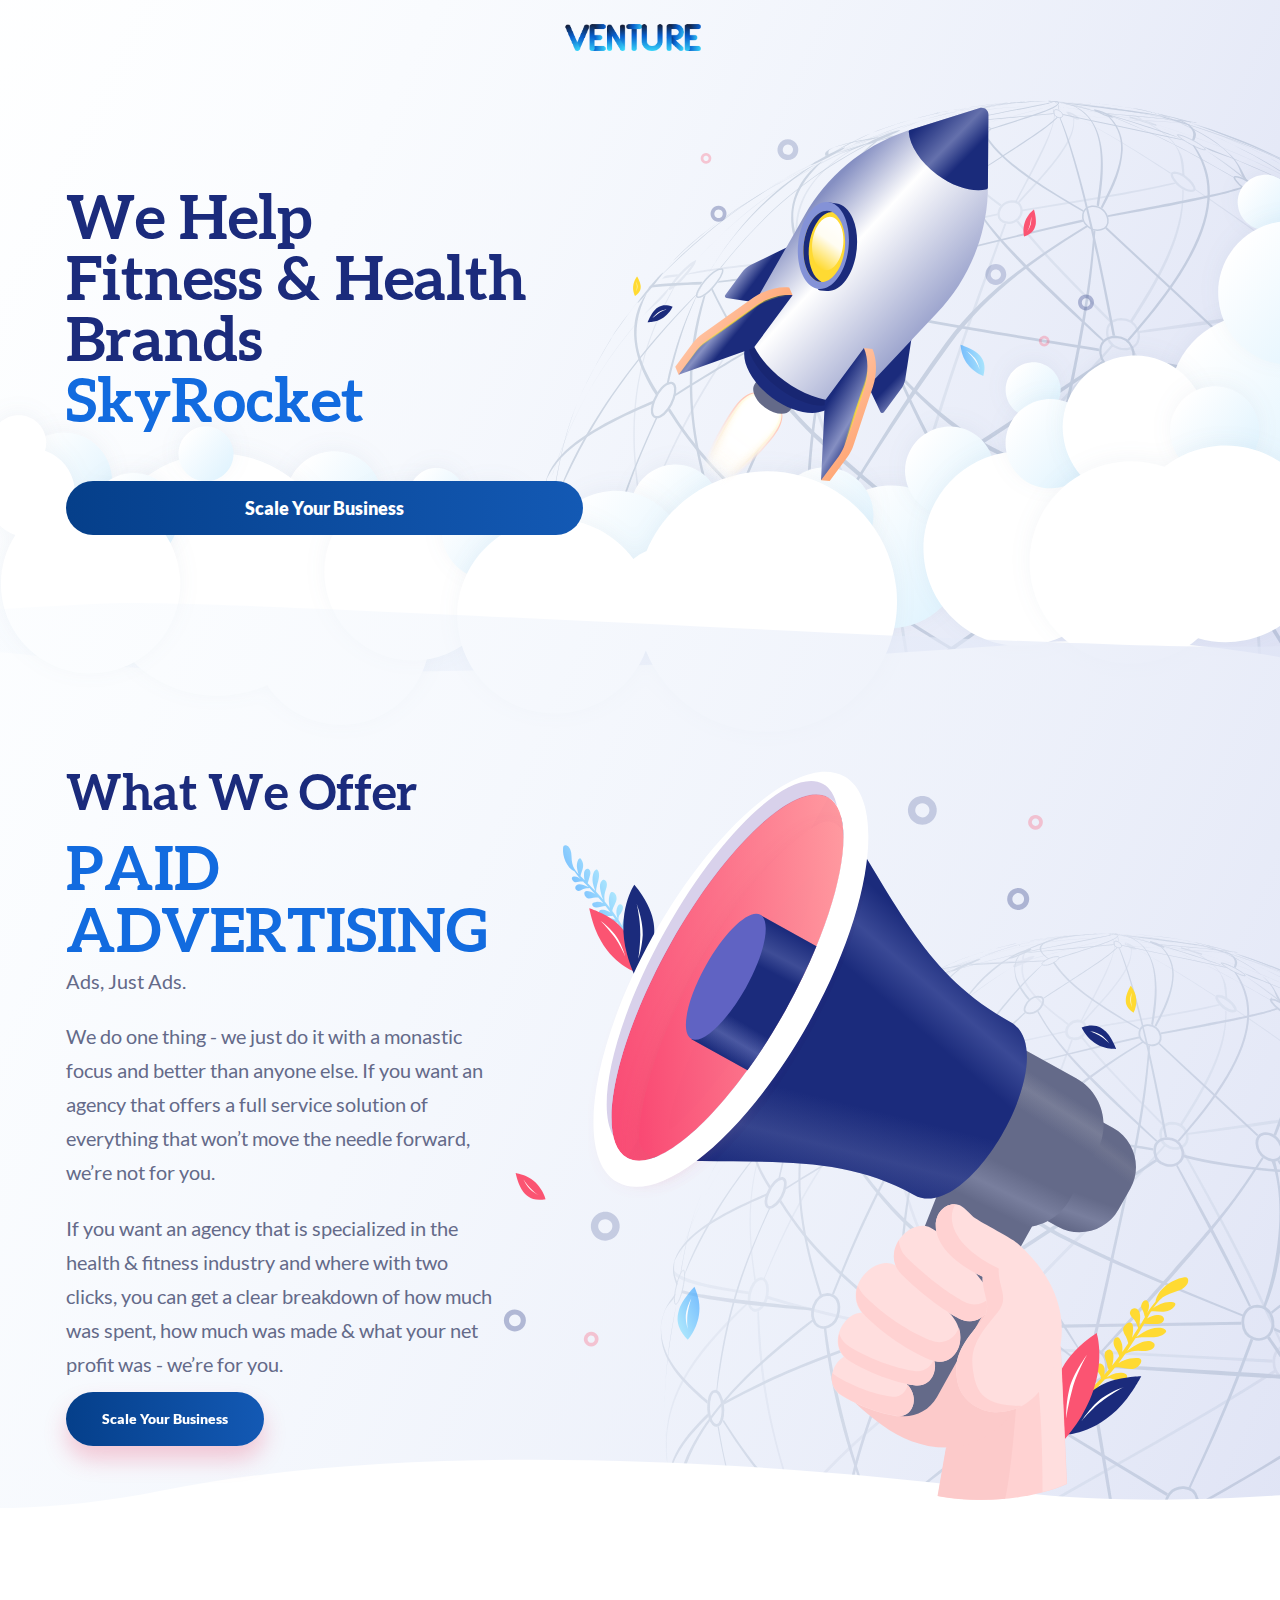
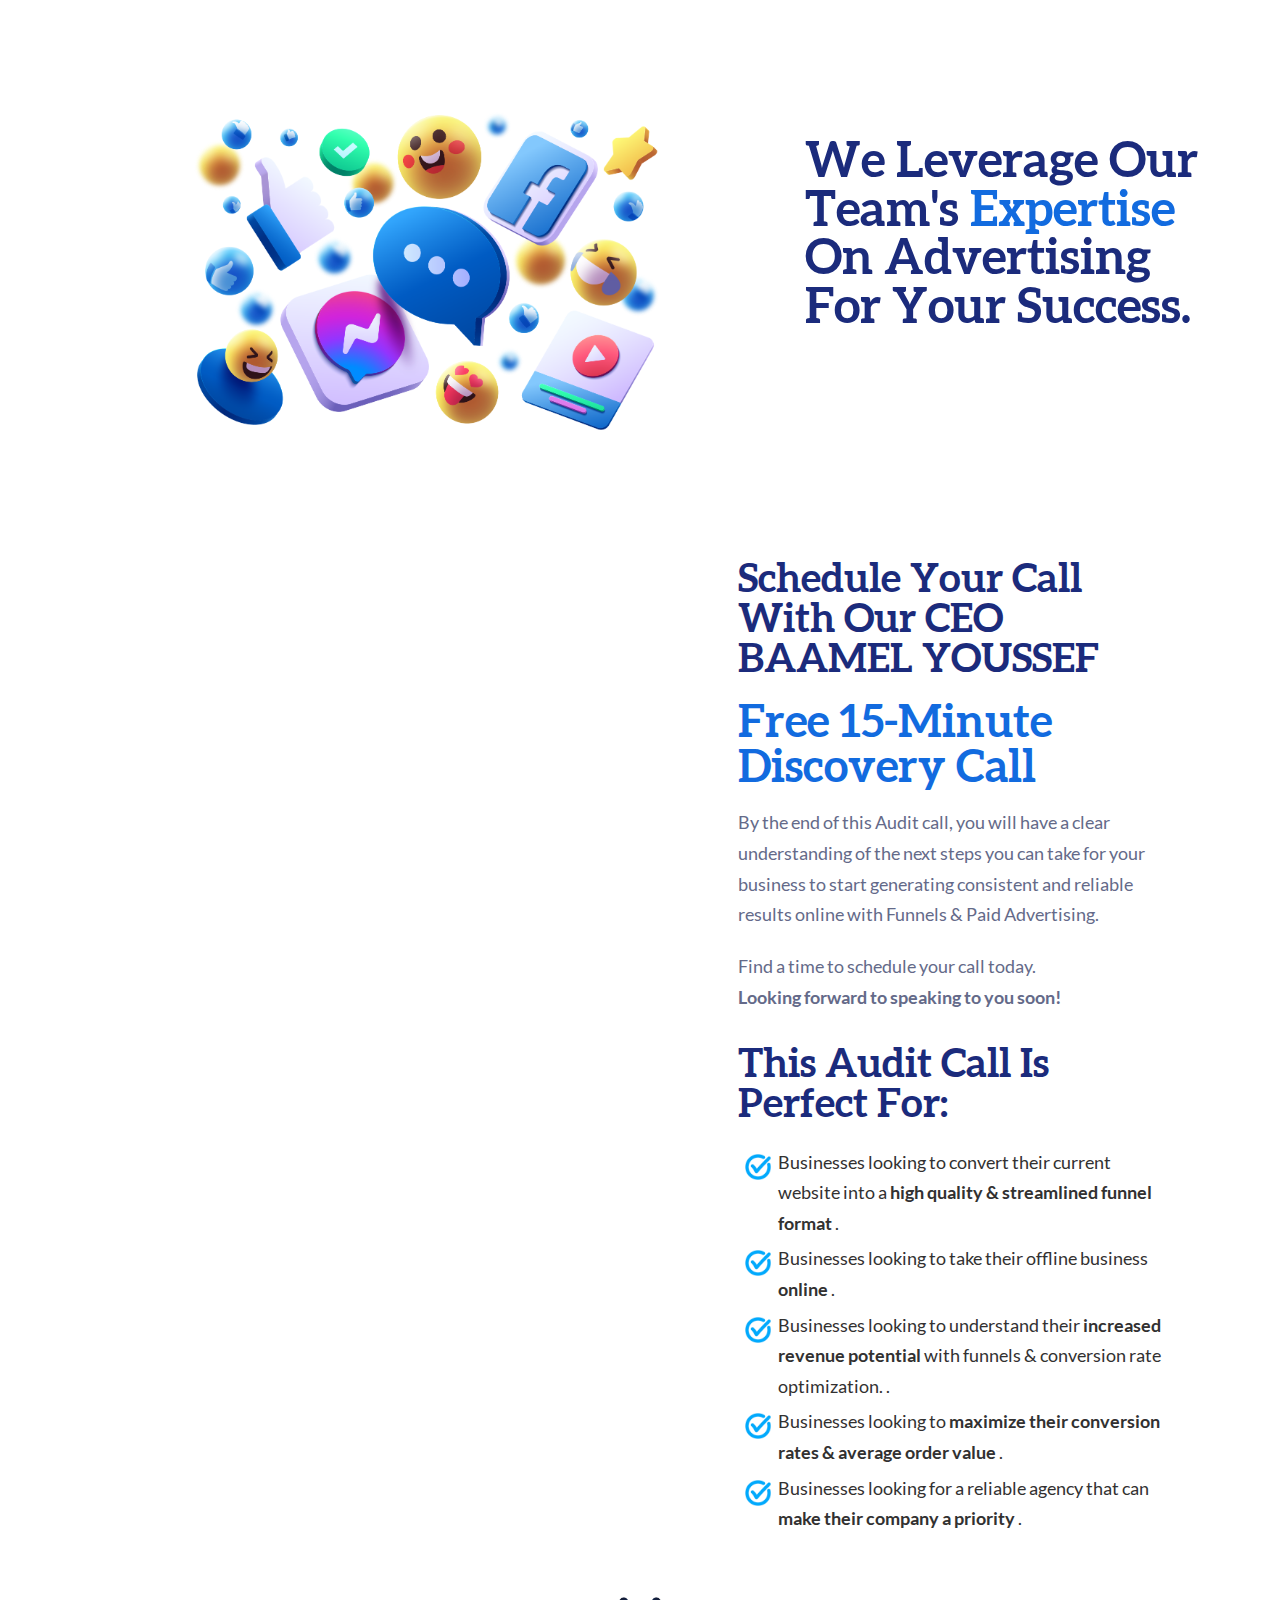
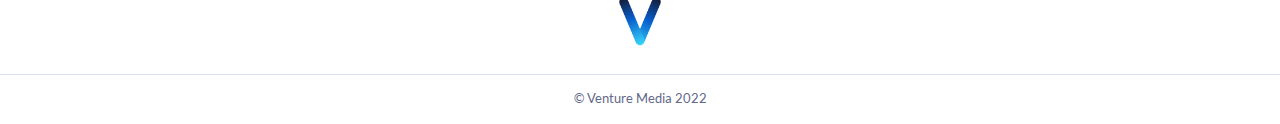
==== commit 5cf6bc68: "f&h niche" ====
--- a/index.html
+++ b/index.html
@@ -47,8 +47,8 @@
         <div class="wrapper">
           <div class="screen-main">
             <h1 class="h1 h1-main">We help <div style="display: flex;">
-                <div class="tolower">e</div>Commerce
-              </div> Businesses <span style="color: #126bdf">SkyRocket</span></h1>
+               Fitness & Health brands
+              </div><span style="color: #126bdf">SkyRocket</span></h1>
             <a href="#discoverycall" class="btn btn_learn"
               style="box-shadow: none; display: flex; font-size: large;">Scale Your Business</a>
           </div>
@@ -67,7 +67,7 @@
                 <p>We do one thing - we just do it with a monastic focus and better than anyone else. If you want an
                   agency that offers a full service solution of everything that won’t move the needle forward, we’re not
                   for you.</p>
-                <p>If you want an agency where with two clicks, you can get a clear breakdown of how much was spent, how
+                <p>If you want an agency that is specialized in the health & fitness industry and where with two clicks, you can get a clear breakdown of how much was spent, how
                   much was made & what your net profit was - we’re for you. </p>
               </div>
               <!-- <div class="consultation-form__form">
@@ -95,8 +95,8 @@
               </div>
             </div>
             <div class="about__content">
-              <div class="h2">We leverage the <span style="color: #126bdf">power</span> of advertising on social media
-                platforms</div>
+              <div class="h2">We leverage our team's <span style="color: #126bdf">expertise</span> on advertising for your success.
+              </div>
               <!-- <div class="section-subtitle">Sint nulla commodo qui magna eiusmod quis aliqua laboris officia excepteur
                 non eu in.</div>
               <div class="content-block__text">
@@ -152,7 +152,7 @@
         <div class="" style=" display: flex; justify-content:center; margin-left: 20px;">
           <div class="consultation-form-wrap">
             <div class="consultation-form">
-              <h2 class="h2" style="font-size: 40px;  ">Schedule your call with BAAMEL IMANE</h2>
+              <h2 class="h2" style="font-size: 40px;  ">Schedule your call with our CEO <br> BAAMEL YOUSSEF</h2>
               <h1 class="h1 h1-main" style="font-size: 45px;color: #126bdf;">Free 15-Minute Discovery Call
               </h1>
 
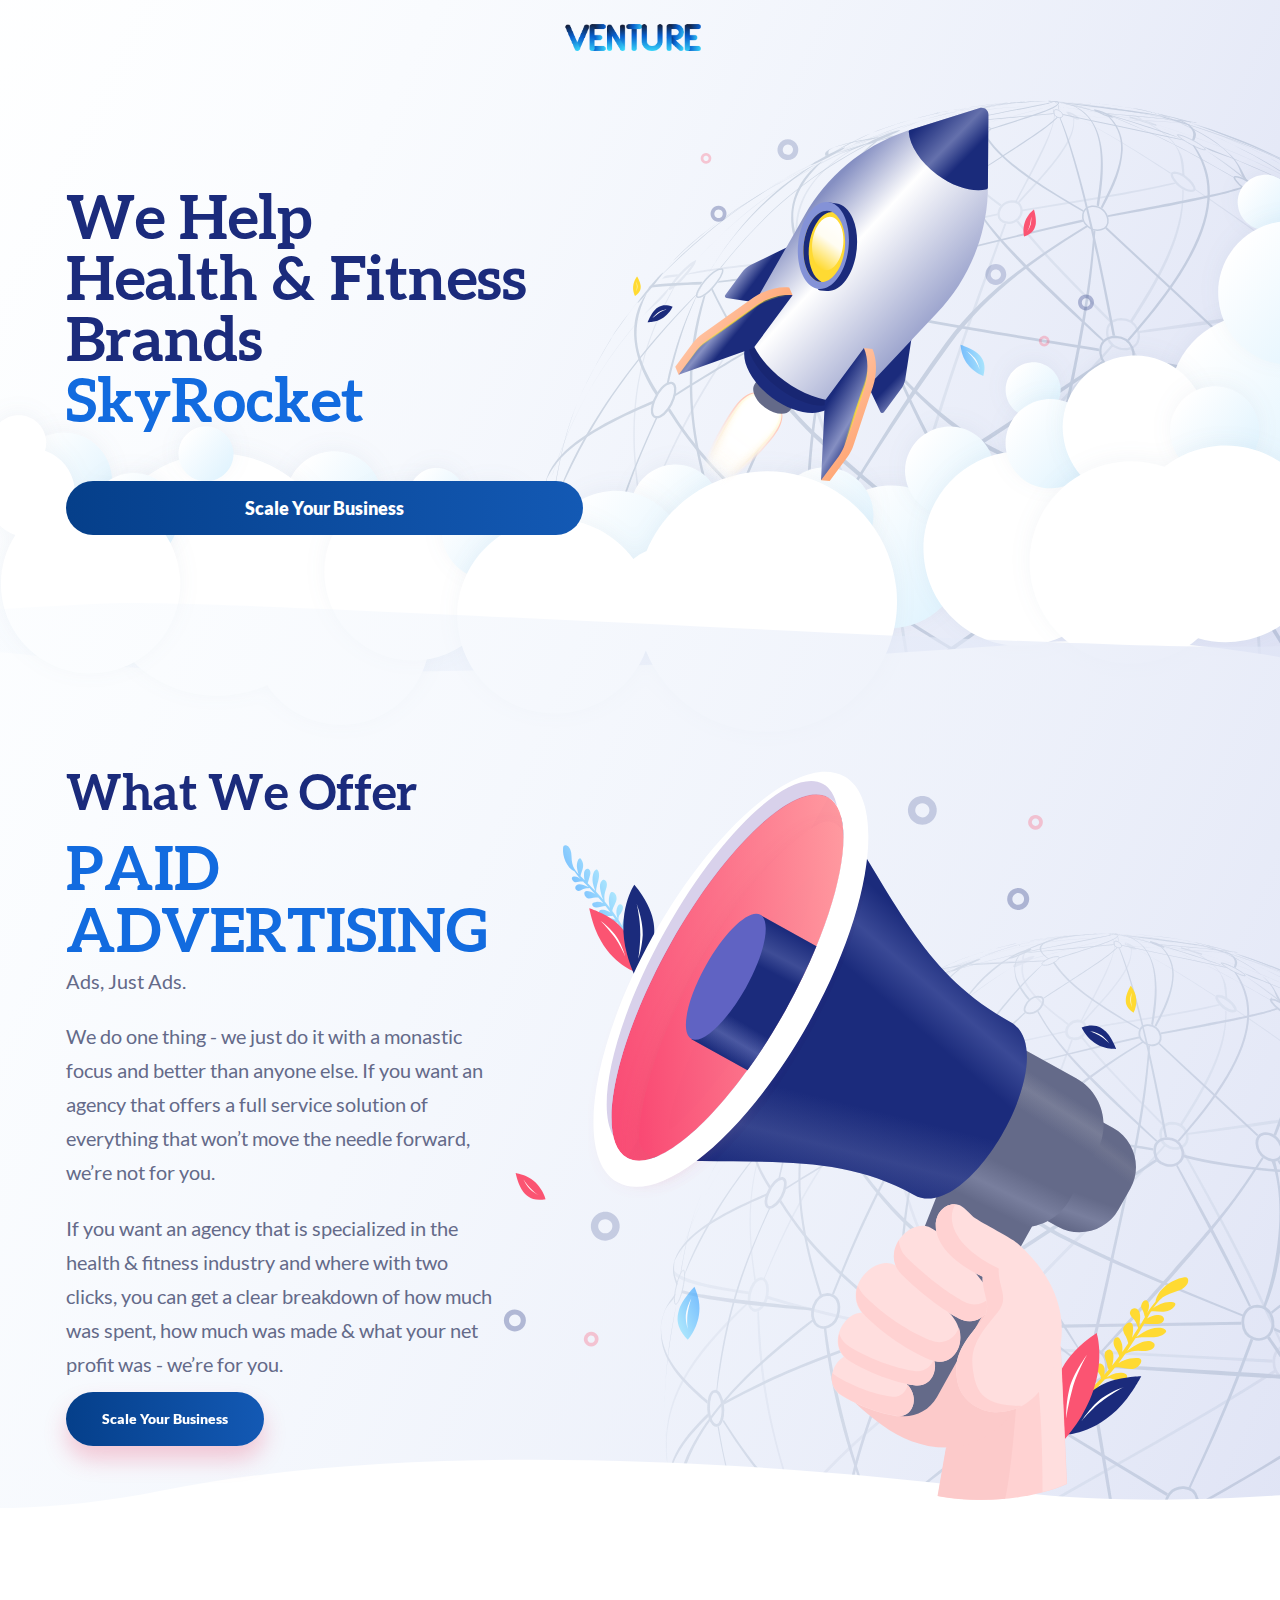
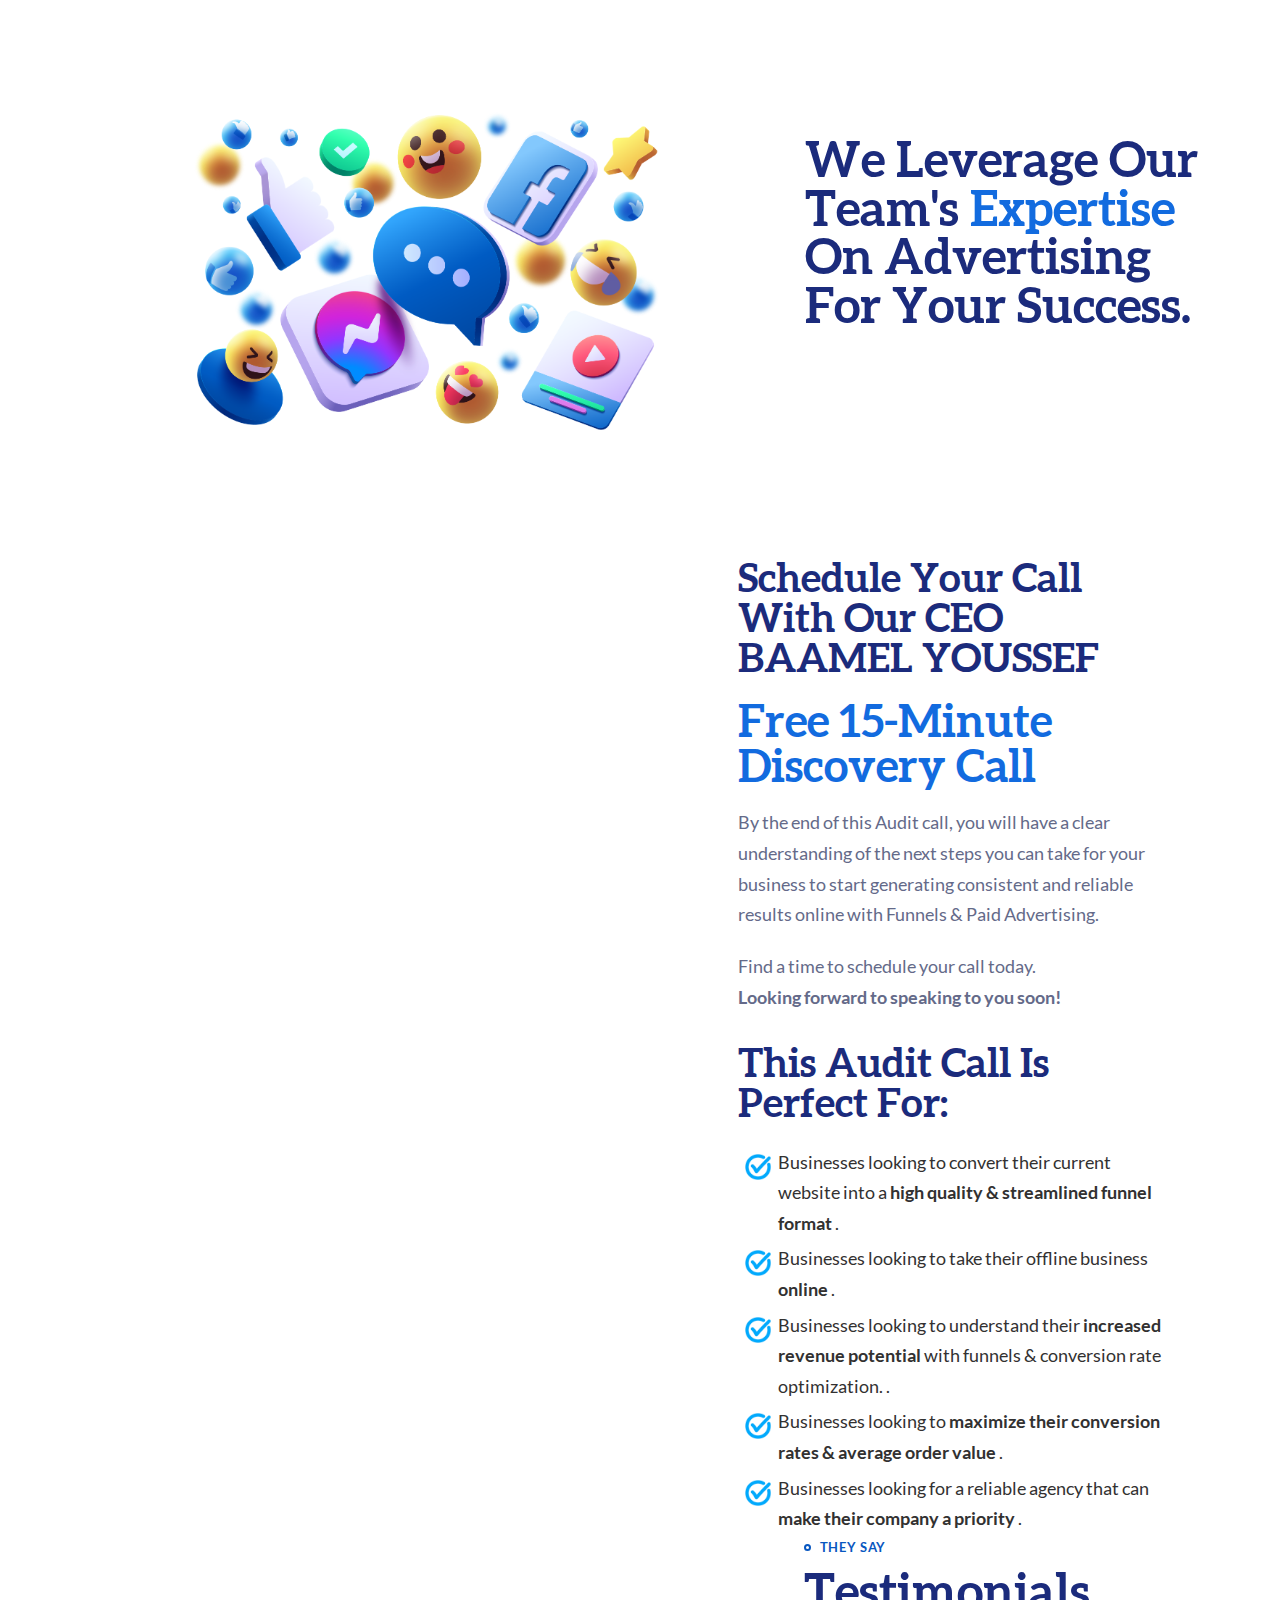
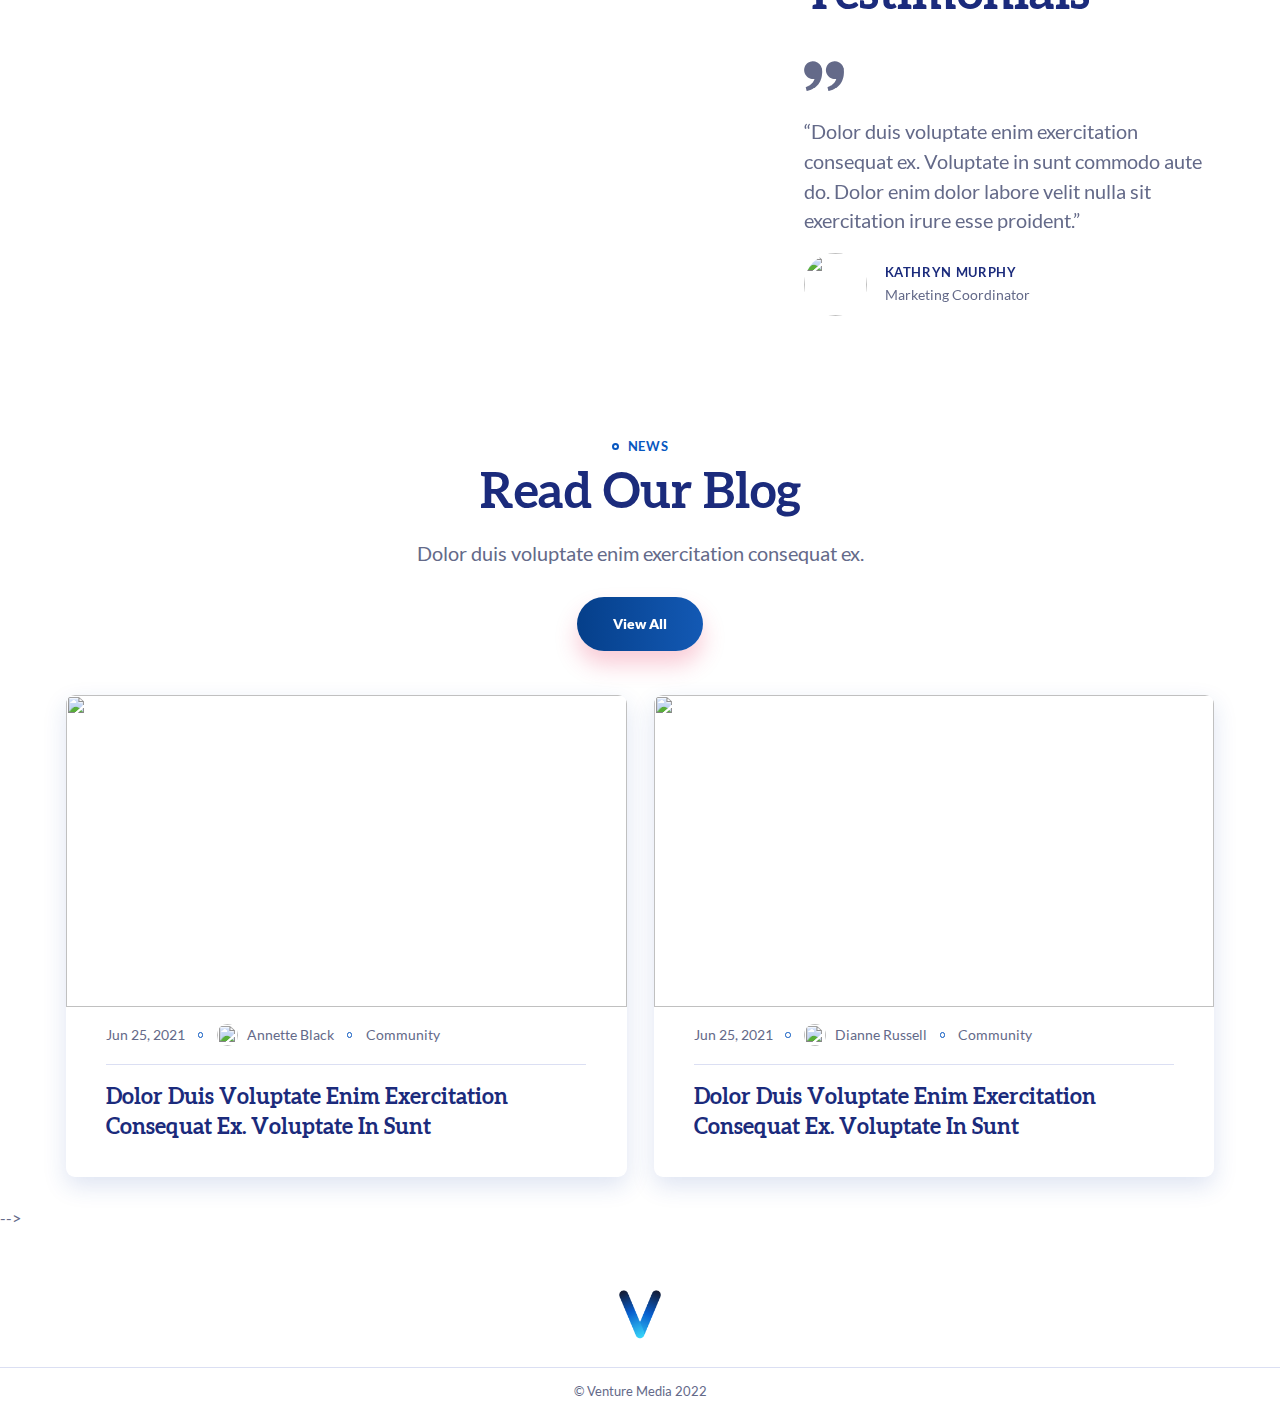
==== commit 35075e5b: "adj" ====
--- a/index.html
+++ b/index.html
@@ -46,8 +46,8 @@
         <div class="section-screen-main__bg" style="background-image: url(img/main.svg);"></div>
         <div class="wrapper">
           <div class="screen-main">
-            <h1 class="h1 h1-main">We help <div style="display: flex;">
-               Fitness & Health brands
+            <h1 class="h1 h1-main">We help <div style="display: flex; margin-right: 34px;">
+               Health & Fitness Brands
               </div><span style="color: #126bdf">SkyRocket</span></h1>
             <a href="#discoverycall" class="btn btn_learn"
               style="box-shadow: none; display: flex; font-size: large;">Scale Your Business</a>
@@ -205,266 +205,7 @@
         </div>
 
       </div>
-      <!-- Calendly inline widget begin -->
-      <!-- Calendly inline widget end -->
-      <!-- <div class="section-get">
-        <div class="wrapper">
-          <div class="section-heading h-center"><span>what we do</span></div>
-          <div class="h-decor-1">
-            <h2 class="h2 h-center"><span>what you will get with us</span></h2>
-            <div class="section-subtitle h-center">Dolor duis voluptate enim exercitation consequat ex. </div>
-          </div>
-          <div class="get-list">
-            <div class="get-list__item">
-              <div class="get-list__heading">
-                <div class="get-list__icon">
-                  <img src="img/icons-svg/get-1.svg" alt="" loading="lazy">
-                </div>
-                <div class="get-list__title">Research & analysis</div>
-              </div>
-              <div class="get-list__text">Dolor duis voluptate enim exercitation consequat ex. Voluptate in sunt commodo
-                aute do. Dolor enim dolor labore velit nulla sit exercitation irure esse proid.</div>
-            </div>
-            <div class="get-list__item">
-              <div class="get-list__heading">
-                <div class="get-list__icon">
-                  <img src="img/icons-svg/get-2.svg" alt="" loading="lazy">
-                </div>
-                <div class="get-list__title">Unique content</div>
-              </div>
-              <div class="get-list__text">Voluptate in sim dolor labore velit nuunt commodo aute do. Dolor enim dolor
-                labore im dolor labore velit te dolor enim dolor labore velit nul.</div>
-            </div>
-            <div class="get-list__item">
-              <div class="get-list__heading">
-                <div class="get-list__icon">
-                  <img src="img/icons-svg/get-3.svg" alt="" loading="lazy">
-                </div>
-                <div class="get-list__title">Thematic links</div>
-              </div>
-              <div class="get-list__text">Pariatur magna cupidatat magna sit incididunt non pariatur. Sint nulla commodo
-                qui magna eiusmod quis aliqua laboris officia excepteur non eu in.</div>
-            </div>
-            <div class="get-list__item">
-              <div class="get-list__heading">
-                <div class="get-list__icon">
-                  <img src="img/icons-svg/get-4.svg" alt="" loading="lazy">
-                </div>
-                <div class="get-list__title">Effective UX/UI design</div>
-              </div>
-              <div class="get-list__text">Pariatur magna cupidatat magna sit incididunt non pariatur. Sint nulla commodo
-                qui magna eiusmod quis aliqua laboris officia excepteur non eu in.</div>
-            </div>
-            <div class="get-list__item">
-              <div class="get-list__heading">
-                <div class="get-list__icon">
-                  <img src="img/icons-svg/get-5.svg" alt="" loading="lazy">
-                </div>
-                <div class="get-list__title">Responsive & high speed</div>
-              </div>
-              <div class="get-list__text">Dolor duis voluptate enim exercitation consequat ex. Voluptate in sunt commodo
-                aute do. Dolor enim dolor labore velit nulla sit exercitation irure esse proid.</div>
-            </div>
-            <div class="get-list__item">
-              <div class="get-list__heading">
-                <div class="get-list__icon">
-                  <img src="img/icons-svg/get-6.svg" alt="" loading="lazy">
-                </div>
-                <div class="get-list__title">Quality & valid code</div>
-              </div>
-              <div class="get-list__text">Voluptate in sim dolor labore velit nuunt commodo aute do. Dolor enim dolor
-                labore im dolor labore velit te dolor enim dolor labore velit nul.</div>
-            </div>
-          </div>
-        </div>
-      </div> -->
-
-      <!-- <div class="section-logos">
-        <div class="wrapper">
-          <div class="logos">
-            <a href="#" target="_blank" class="logos__item">
-              <img data-src="img/examples/logo-1.svg" alt="" class="js-lazy"
-                src="[data-uri]">
-            </a>
-            <a href="#" target="_blank" class="logos__item">
-              <img data-src="img/examples/logo-2.svg" alt="" class="js-lazy"
-                src="[data-uri]">
-            </a>
-            <a href="#" target="_blank" class="logos__item">
-              <img data-src="img/examples/logo-3.svg" alt="" class="js-lazy"
-                src="[data-uri]">
-            </a>
-            <a href="#" target="_blank" class="logos__item">
-              <img data-src="img/examples/logo-4.svg" alt="" class="js-lazy"
-                src="[data-uri]">
-            </a>
-            <a href="#" target="_blank" class="logos__item">
-              <img data-src="img/examples/logo-5.svg" alt="" class="js-lazy"
-                src="[data-uri]">
-            </a>
-          </div>
-        </div>
-      </div> -->
-      <!-- <div class="section-steps" id="steps">
-        <div class="wrapper">
-          <div class="section-heading h-center"><span>steps</span></div>
-          <div class="h-decor-3">
-            <h2 class="h2 h-center"><span>main milestones</span></h2>
-          </div>
-          <div class="steps">
-            <div class="steps__item">
-              <span class="steps__count">01</span>
-              <div class="steps__icon">
-                <img data-src="img/icons-svg/step-1.svg" alt="" loading="lazy" class="js-lazy"
-                  src="[data-uri]">
-              </div>
-              <div class="steps__title">Planning</div>
-            </div>
-            <div class="steps__item">
-              <span class="steps__count">02</span>
-              <div class="steps__icon">
-                <img data-src="img/icons-svg/step-2.svg" alt="" loading="lazy" class="js-lazy"
-                  src="[data-uri]">
-              </div>
-              <div class="steps__title">Research</div>
-            </div>
-            <div class="steps__item">
-              <span class="steps__count">03</span>
-              <div class="steps__icon">
-                <img data-src="img/icons-svg/step-3.svg" alt="" loading="lazy" class="js-lazy"
-                  src="[data-uri]">
-              </div>
-              <div class="steps__title">Optimization</div>
-            </div>
-            <div class="steps__item">
-              <span class="steps__count">04</span>
-              <div class="steps__icon">
-                <img data-src="img/icons-svg/step-4.svg" alt="" loading="lazy" class="js-lazy"
-                  src="[data-uri]">
-              </div>
-              <div class="steps__title">Results</div>
-            </div>
-          </div>
-          <div class="steps-text">Pariatur magna cupidatat magna sit incididunt non pariatur. Sint nulla commodo qui
-            magna eiusmod quis aliqua laboris officia excepteur non eu in. Consequat esse in dolore laborum dolore ut
-            duis elit deserunt minim.</div>
-        </div>
-      </div>
-      <div class="section-prices" id="price">
-        <div class="wrapper">
-          <div class="section-heading h-center"><span>prices</span></div>
-          <div class="h-decor-2">
-            <h2 class="h2 h-center"><span>discover our price - list</span></h2>
-            <div class="section-subtitle h-center">Dolor duis voluptate enim exercitation consequat ex.</div>
-          </div>
-          <div class="prices">
-            <a href="#" class="prices__item">
-              <div class="prices__head">
-                <div class="prices__decor"><span></span></div>
-                <div class="prices__inner">
-                  <div class="prices__category">simple</div>
-                  <div class="prices__title">Basic Plan</div>
-                  <div class="prices__cost">$<span class="prices__cost-val">69</span>.95</div>
-                  <div class="prices__period">/per month</div>
-                </div>
-              </div>
-              <div class="prices__content">
-                <ul class="prices__list">
-                  <li>Monthly Progress Report</li>
-                  <li>Ad Campaign Management</li>
-                  <li>Business Page Optimization</li>
-                  <li>Copywriter & Visual Design</li>
-                </ul>
-                <div class="prices__btn">
-                  <span class="btn btn-2 btn-3 btn_buy">buy now</span>
-                </div>
-              </div>
-            </a>
-            <a href="#" class="prices__item prices__item-recomendation">
-              <div class="prices__head">
-                <div class="prices__decor"><span></span></div>
-                <div class="prices__inner">
-                  <div class="prices__category">MEDIUM</div>
-                  <div class="prices__title">Standard Plan</div>
-                  <div class="prices__cost">$<span class="prices__cost-val">89</span>.95</div>
-                  <div class="prices__period">/per month</div>
-                </div>
-              </div>
-              <div class="prices__content">
-                <ul class="prices__list">
-                  <li>Basic Plan</li>
-                  <li>Ad Campaign Management</li>
-                  <li>Business Page Optimization</li>
-                  <li>Copywriter & Visual Design</li>
-                  <li>Monthly Progress Report</li>
-                  <li>Social Media Listening</li>
-                </ul>
-                <div class="prices__btn">
-                  <span class="btn btn-2 btn-3 btn_buy">buy now</span>
-                </div>
-                <div class="prices__rec">
-                  <div class="checkbox-element ">
-                    <span class="checkbox-text">Recommended</span>
-                  </div>
-                </div>
-              </div>
-            </a>
-            <a href="#" class="prices__item">
-              <div class="prices__head">
-                <div class="prices__decor"><span></span></div>
-                <div class="prices__inner">
-                  <div class="prices__category">extended</div>
-                  <div class="prices__title">power Plan</div>
-                  <div class="prices__cost">$<span class="prices__cost-val">99</span>.95</div>
-                  <div class="prices__period">/per month</div>
-                </div>
-              </div>
-              <div class="prices__content">
-                <ul class="prices__list">
-                  <li>Monthly Progress Report</li>
-                  <li>Ad Campaign Management</li>
-                  <li>Business Page Optimization</li>
-                  <li>Copywriter & Visual Design</li>
-                </ul>
-                <div class="prices__btn">
-                  <span class="btn btn-2 btn-3 btn_buy">buy now</span>
-                </div>
-              </div>
-            </a>
-          </div>
-        </div>
-      </div>
-      <div class="section-newsletter">
-        <div class="section-newsletter__bg js-lazy" data-src="img/bg/bg-3.svg"></div>
-        <div class="wrapper">
-          <div class="newsletter">
-            <div class="newsletter__content">
-              <h3 class="h3">Newsletter</h3>
-              <div class="newsletter__text">
-                <p>Pariatur magna cupidatat magna sit incididunt non pariatur. Sint nulla commodo qui magna eiusmod quis
-                  aliqua laboris officia excepteur non eu in.</p>
-              </div>
-              <form>
-                <div class="box-fileds-newsletter">
-                  <div class="box-filed box-filed_1">
-                    <input type="email" placeholder="Enter your email">
-                  </div>
-                  <div class="box-filed box-filed_submit">
-                    <input type="submit" class="btn" value="Subscribe">
-                  </div>
-                </div>
-              </form>
-            </div>
-            <div class="newsletter__img">
-              <div class="newsletter__picture">
-                <img data-src="img/newsletter.svg" alt="" class="js-lazy"
-                  src="[data-uri]">
-              </div>
-            </div>
-          </div>
-        </div>
-      </div> -->
-      <!-- <div class="section-testimonials" id="testimonials">
+
         <div class="wrapper">
           <div class="testimonials">
             <div class="testimonials__img">
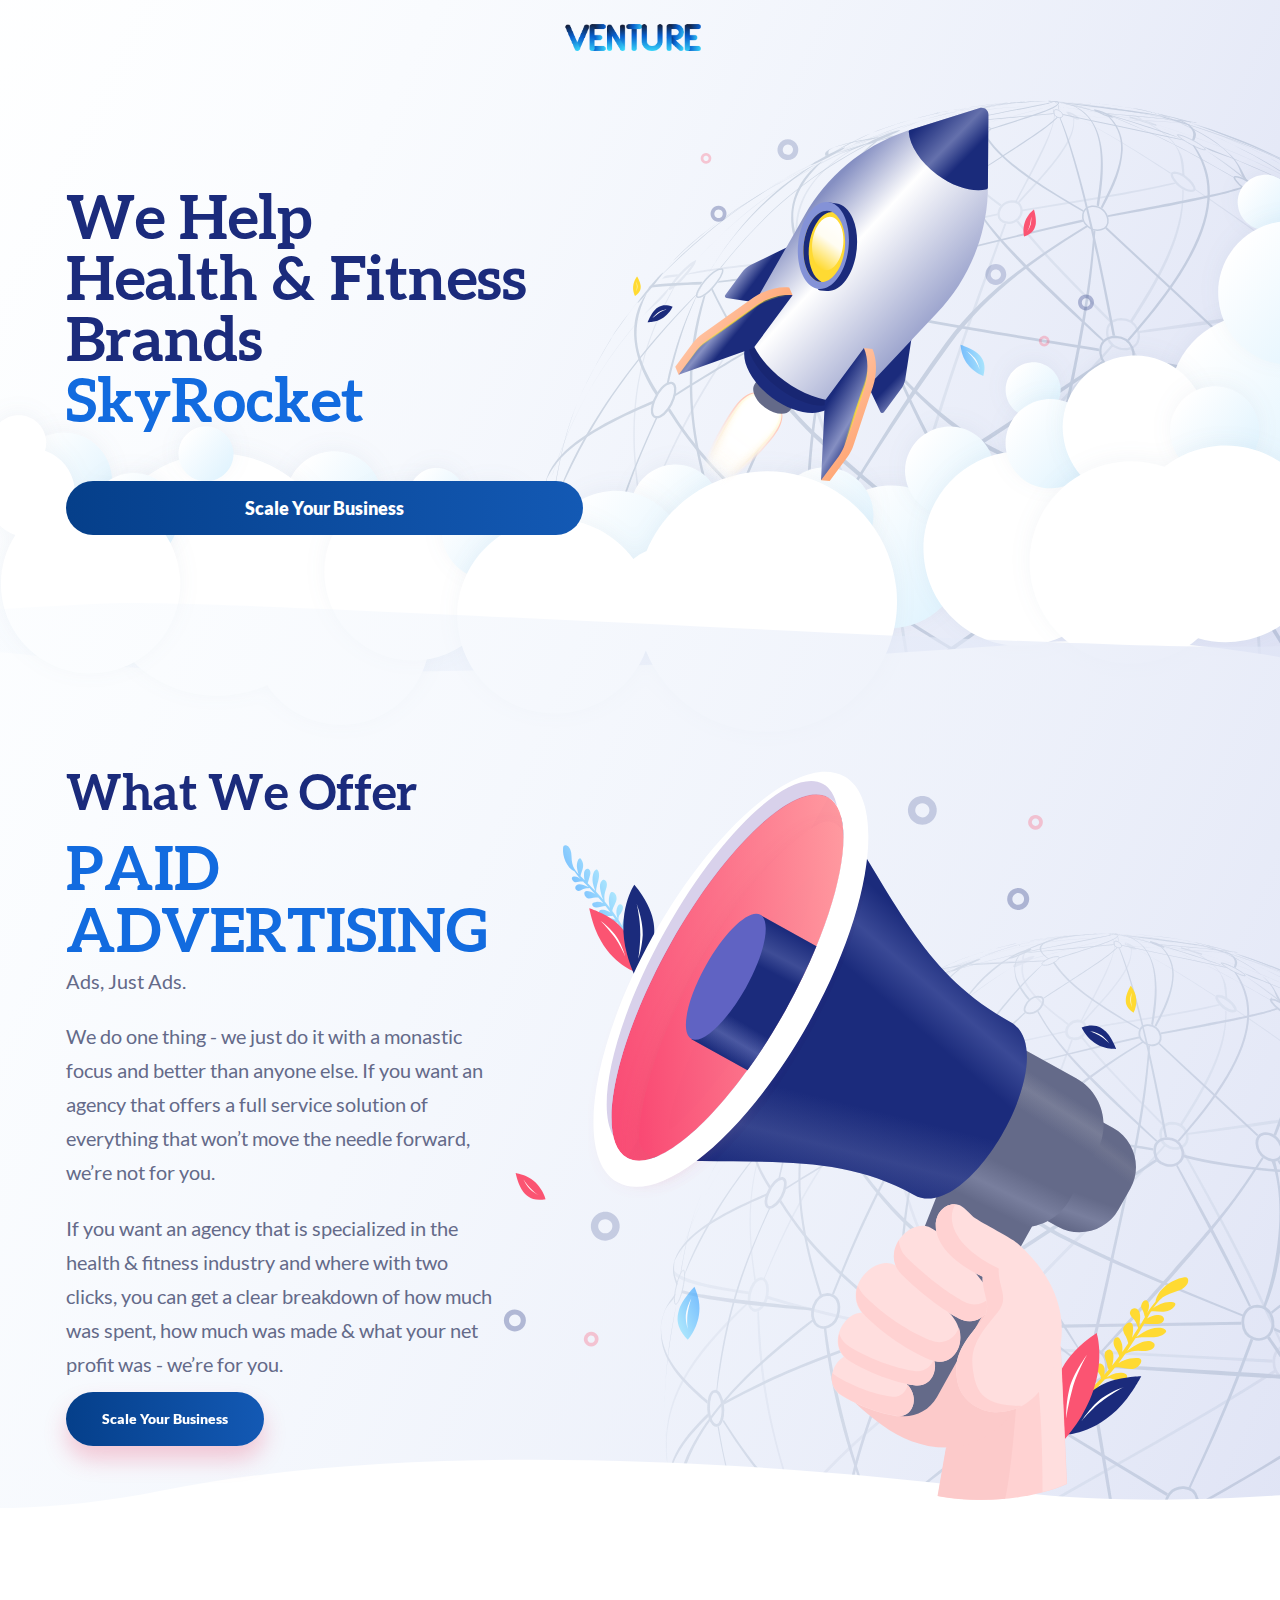
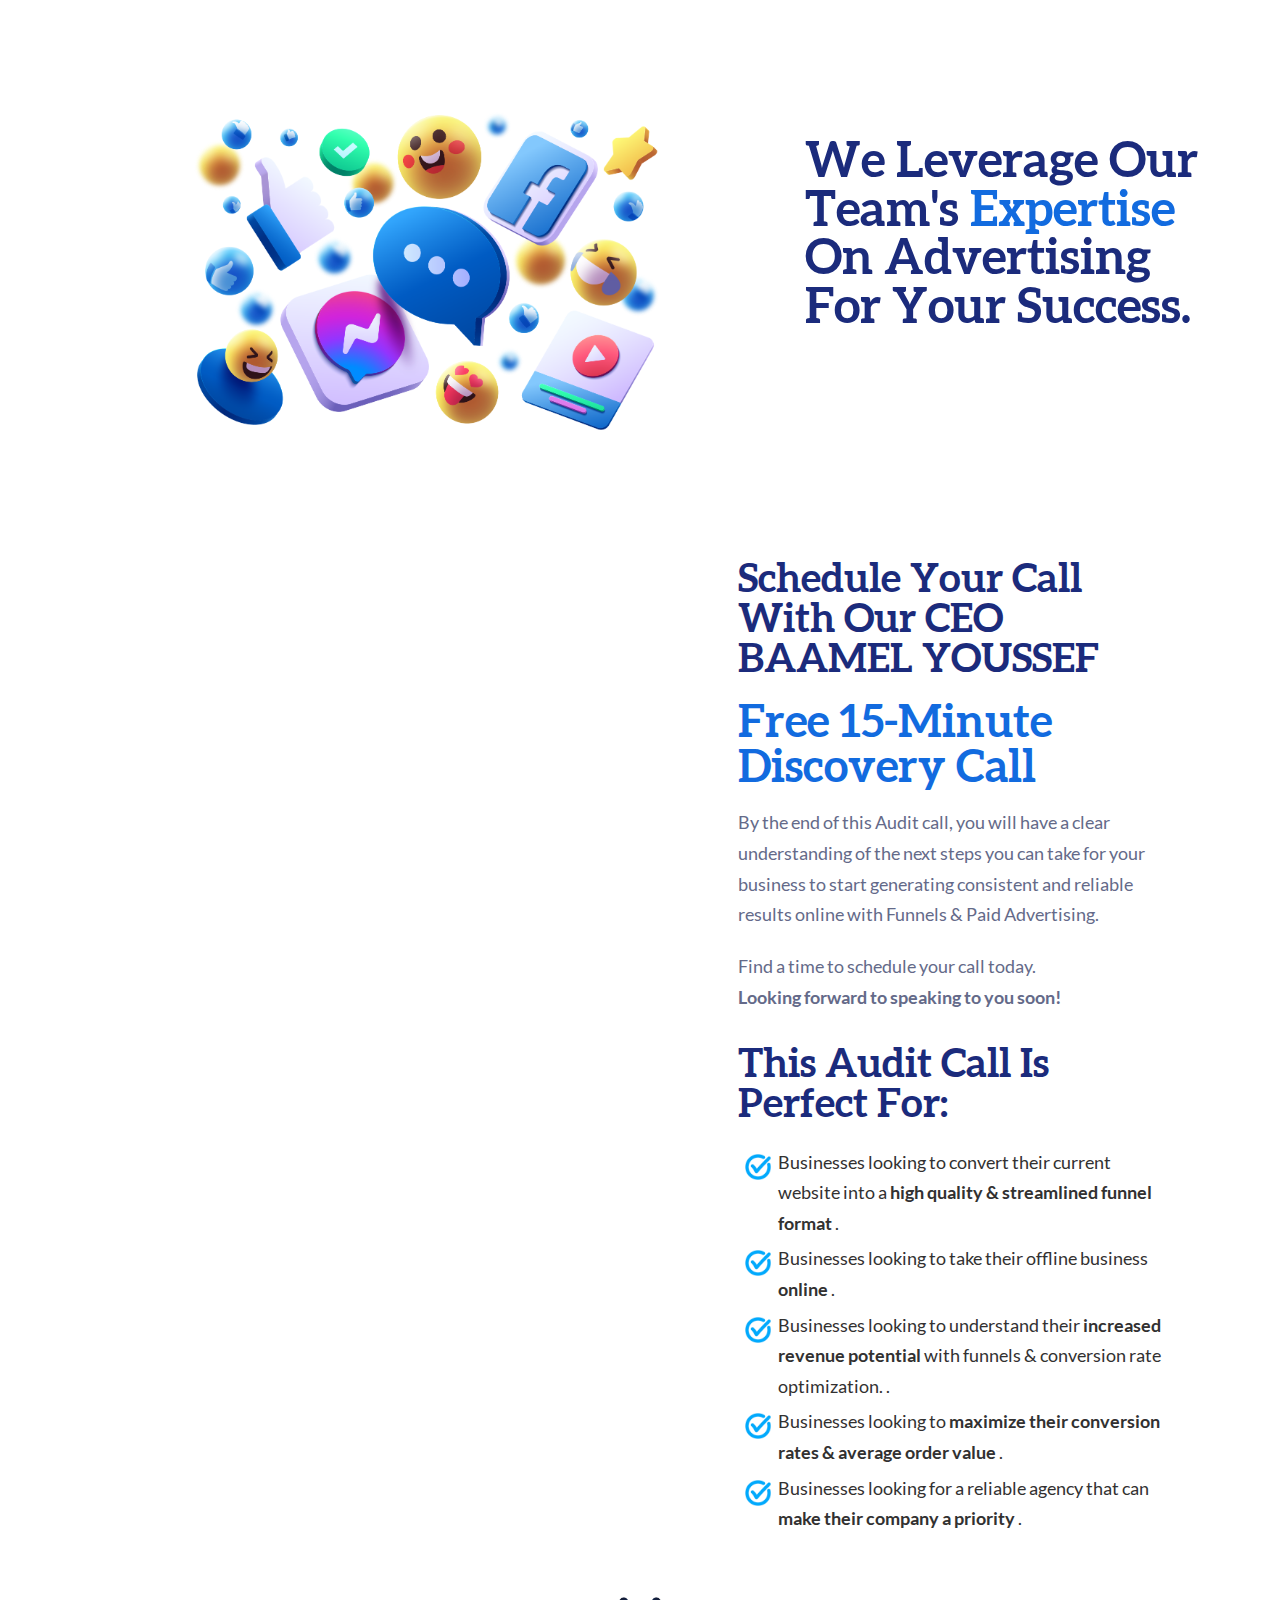
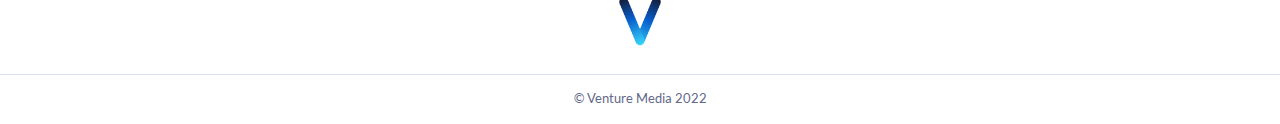
==== commit 9d7a6eb0: "adj2" ====
--- a/index.html
+++ b/index.html
@@ -204,105 +204,7 @@
           </div>
         </div>
 
-      </div>
-
-        <div class="wrapper">
-          <div class="testimonials">
-            <div class="testimonials__img">
-              <div class="testimonials__picture">
-                <img data-src="img/testimonials.svg" alt="" class="js-lazy"
-                  src="[data-uri]">
-              </div>
-            </div>
-            <div class="testimonials__content">
-              <div class="section-heading"><span>they say</span></div>
-              <div class="h2">Testimonials</div>
-              <div class="swiper-container reviews-slider js-slider-1">
-                <div class="swiper-wrapper">
-                  <div class="swiper-slide testimonials-card">
-                    <div class="testimonials-card__text">
-                      <p>“Dolor duis voluptate enim exercitation consequat ex. Voluptate in sunt commodo aute do. Dolor
-                        enim dolor labore velit nulla sit exercitation irure esse proident.”</p>
-                    </div>
-                    <div class="author">
-                      <img class="author__img js-lazy" data-src="img/examples/avatar_1.jpg"
-                        src="[data-uri]" alt="">
-                      <div class="author__details">
-                        <div class="author__title">Kathryn Murphy</div>
-                        <div class="author__position">Marketing Coordinator</div>
-                      </div>
-                    </div>
-                  </div>
-                  <div class="swiper-slide testimonials-card">
-                    <div class="testimonials-card__text">
-                      <p>“2 Dolor duis voluptate enim exercitation consequat ex. Voluptate in sunt commodo aute do.
-                        Dolor enim dolor labore velit nulla sit exercitation”</p>
-                    </div>
-                    <div class="author">
-                      <img class="author__img js-lazy" data-src="img/examples/avatar_1.jpg"
-                        src="[data-uri]" alt="">
-                      <div class="author__details">
-                        <div class="author__title">Kathryn Murp</div>
-                        <div class="author__position">Marketing Coord</div>
-                      </div>
-                    </div>
-                  </div>
-                </div>
-              </div>
-            </div>
-          </div>
-        </div>
-      </div>
-      <div class="section-main-blog" id="blog">
-        <div class="wrapper">
-          <div class="section-heading h-center"><span>news</span></div>
-          <h2 class="h2 h-center">read our blog</h2>
-          <div class="section-subtitle h-center">Dolor duis voluptate enim exercitation consequat ex. </div>
-          <div class="blog-more">
-            <a href="blog.html" class="btn">view all</a>
-          </div>
-          <div class="news">
-            <div class="news__item">
-              <a href="article.html" class="news__img">
-                <img data-src="img/examples/news_1.jpg" alt="" class="js-lazy"
-                  src="[data-uri]">
-              </a>
-              <div class="news__content">
-                <div class="news-header">
-                  <div class="news__date">Jun 25, 2021</div>
-                  <div class="news__author">
-                    <img data-src="img/examples/avatar_2.jpg" alt="" class="js-lazy"
-                      src="[data-uri]">
-                    <span class="news__author-title">Annette Black</span>
-                  </div>
-                  <a href="blog.html" class="news__category">Community</a>
-                </div>
-                <div class="news__title"><a href="article.html">Dolor duis voluptate enim exercitation consequat ex.
-                    Voluptate in sunt </a></div>
-              </div>
-            </div>
-            <div class="news__item">
-              <a href="article.html" class="news__img">
-                <img data-src="img/examples/news_2.jpg" alt="" class="js-lazy"
-                  src="[data-uri]">
-              </a>
-              <div class="news__content">
-                <div class="news-header">
-                  <div class="news__date">Jun 25, 2021</div>
-                  <div class="news__author">
-                    <img data-src="img/examples/avatar_3.jpg" alt="" class="js-lazy"
-                      src="[data-uri]">
-                    <span class="news__author-title">Dianne Russell</span>
-                  </div>
-                  <a href="blog.html" class="news__category">Community</a>
-                </div>
-                <div class="news__title"><a href="article.html">Dolor duis voluptate enim exercitation consequat ex.
-                    Voluptate in sunt </a></div>
-              </div>
-            </div>
-          </div>
-        </div>
-      </div> -->
+      
     </main>
     <header class="header" id="header">
       <!-- <div class="header-top">
@@ -408,81 +310,10 @@
   </div>
   <!-- BODY EOF   -->
   <!-- popups -->
-  <div class="window-open">
-    <div class="popup" id="formOrder" tabindex="0">
-      <div class="block-popup">
-        <div class="popup-title-wrap">
-          <div class="popup-title">Get a free consultation</div>
-          <div class="popup-decor-top"></div>
-        </div>
-        <input type="button" class="btn"></button>
-        <form onsubmit="successSubmit();return false;">
-          <div class="popup-form">
-            <div class="box-field">
-              <input type="text" placeholder="Name">
-            </div>
-            <div class="box-field">
-              <input type="email" placeholder="Email">
-            </div>
-            <div class="box-field">
-              <textarea placeholder="Message"></textarea>
-            </div>
-            <div class="box-fileds box-fileds_2">
-              <div class="box-filed box-filed_btn">
-                <input type="submit" class="btn" value="Submit">
-              </div>
-              <div class="box-filed box-field__accept">
-                <label class="checkbox-element">
-                  <input type="checkbox">
-                  <span class="checkbox-text">I accept the <a href="#" target="_blank">Terms and Conditions.</a></span>
-                </label>
-              </div>
-            </div>
-          </div>
-        </form>
-      </div>
-      <div class="popup-decor"></div>
-    </div>
-    <div class="popup popup-succsess" id="succsesOrder">
-      <div class="block-popup">
-        <div class="popup-title"><span>Sank you</span></div>
-        <div class="popup-result">Dolor duis voluptate enim exercitation consequat ex. Voluptate </div>
-        <svg width="200" height="184" viewBox="0 0 200 184" fill="none" xmlns="http://www.w3.org/2000/svg">
-          <path
-            d="M178.566 91.6643C178.566 139.987 139.392 179.162 91.0686 179.162C42.744 179.162 3.57129 139.987 3.57129 91.6643C3.57129 43.3397 42.744 4.16699 91.0686 4.16699C139.392 4.16699 178.566 43.3397 178.566 91.6643Z"
-            fill="rgba(255, 154, 160, 0.991703)" />
-          <path
-            d="M91.6644 183.327C41.1242 183.327 0 142.205 0 91.6644C0 41.1242 41.1242 0 91.6644 0C109.23 0 126.33 5.01694 141.112 14.4908C144.02 16.3585 144.863 20.2249 143.004 23.124C141.138 26.0246 137.262 26.8745 134.371 25.0084C121.597 16.833 106.839 12.4996 91.6644 12.4996C48.0149 12.4996 12.4996 48.0149 12.4996 91.6644C12.4996 135.312 48.0149 170.828 91.6644 170.828C135.312 170.828 170.828 135.312 170.828 91.6644C170.828 89.0552 170.703 86.472 170.461 83.9315C170.129 80.4984 172.645 77.4391 176.086 77.1141C179.494 76.6731 182.569 79.2975 182.903 82.7307C183.185 85.6725 183.327 88.6478 183.327 91.6644C183.327 142.205 142.205 183.327 91.6644 183.327Z"
-            fill="rgba(249, 73, 115, 0.991703)" />
-          <path
-            d="M102.08 112.496C100.481 112.496 98.8799 111.887 97.6638 110.663L60.165 73.1643C57.7237 70.7214 57.7237 66.7634 60.165 64.3221C62.6063 61.8808 66.5643 61.8808 69.0057 64.3221L102.089 97.4052L189.327 10.1657C191.77 7.72438 195.728 7.72438 198.169 10.1657C200.61 12.607 200.61 16.5651 198.169 19.0064L106.505 110.671C105.279 111.887 103.68 112.496 102.08 112.496Z"
-            fill="rgba(249, 73, 115, 0.991703)" />
-        </svg>
-        <div class="popup-text">Dolor duis voluptate enim exercitation consequat ex. Voluptate </div>
-        <div class="popup-button_succsees">
-          <div class="btn btn-popup" data-fancybox-close>Ok</div>
-        </div>
-      </div>
-    </div>
-  </div>
+  
   <script type="text/javascript" src="https://assets.calendly.com/assets/external/widget.js" async></script>
   <script src="https://smtpjs.com/v3/smtp.js"></script>
-  <script>
-    successSubmit = () => {
-
-      Email.send({
-        Host: "smtp.yourisp.com",
-        Username: "username",
-        Password: "password",
-        To: 'imbaamelyoussef@gmail.com',
-        From: "you@isp.com",
-        Subject: "This is the subject",
-        Body: "And this is the body"
-      }).then(
-        message => alert(message)
-      );
-    }
-  </script>
+ 
   <!-- Meta Pixel Code -->
   <script>
     !function (f, b, e, v, n, t, s) {
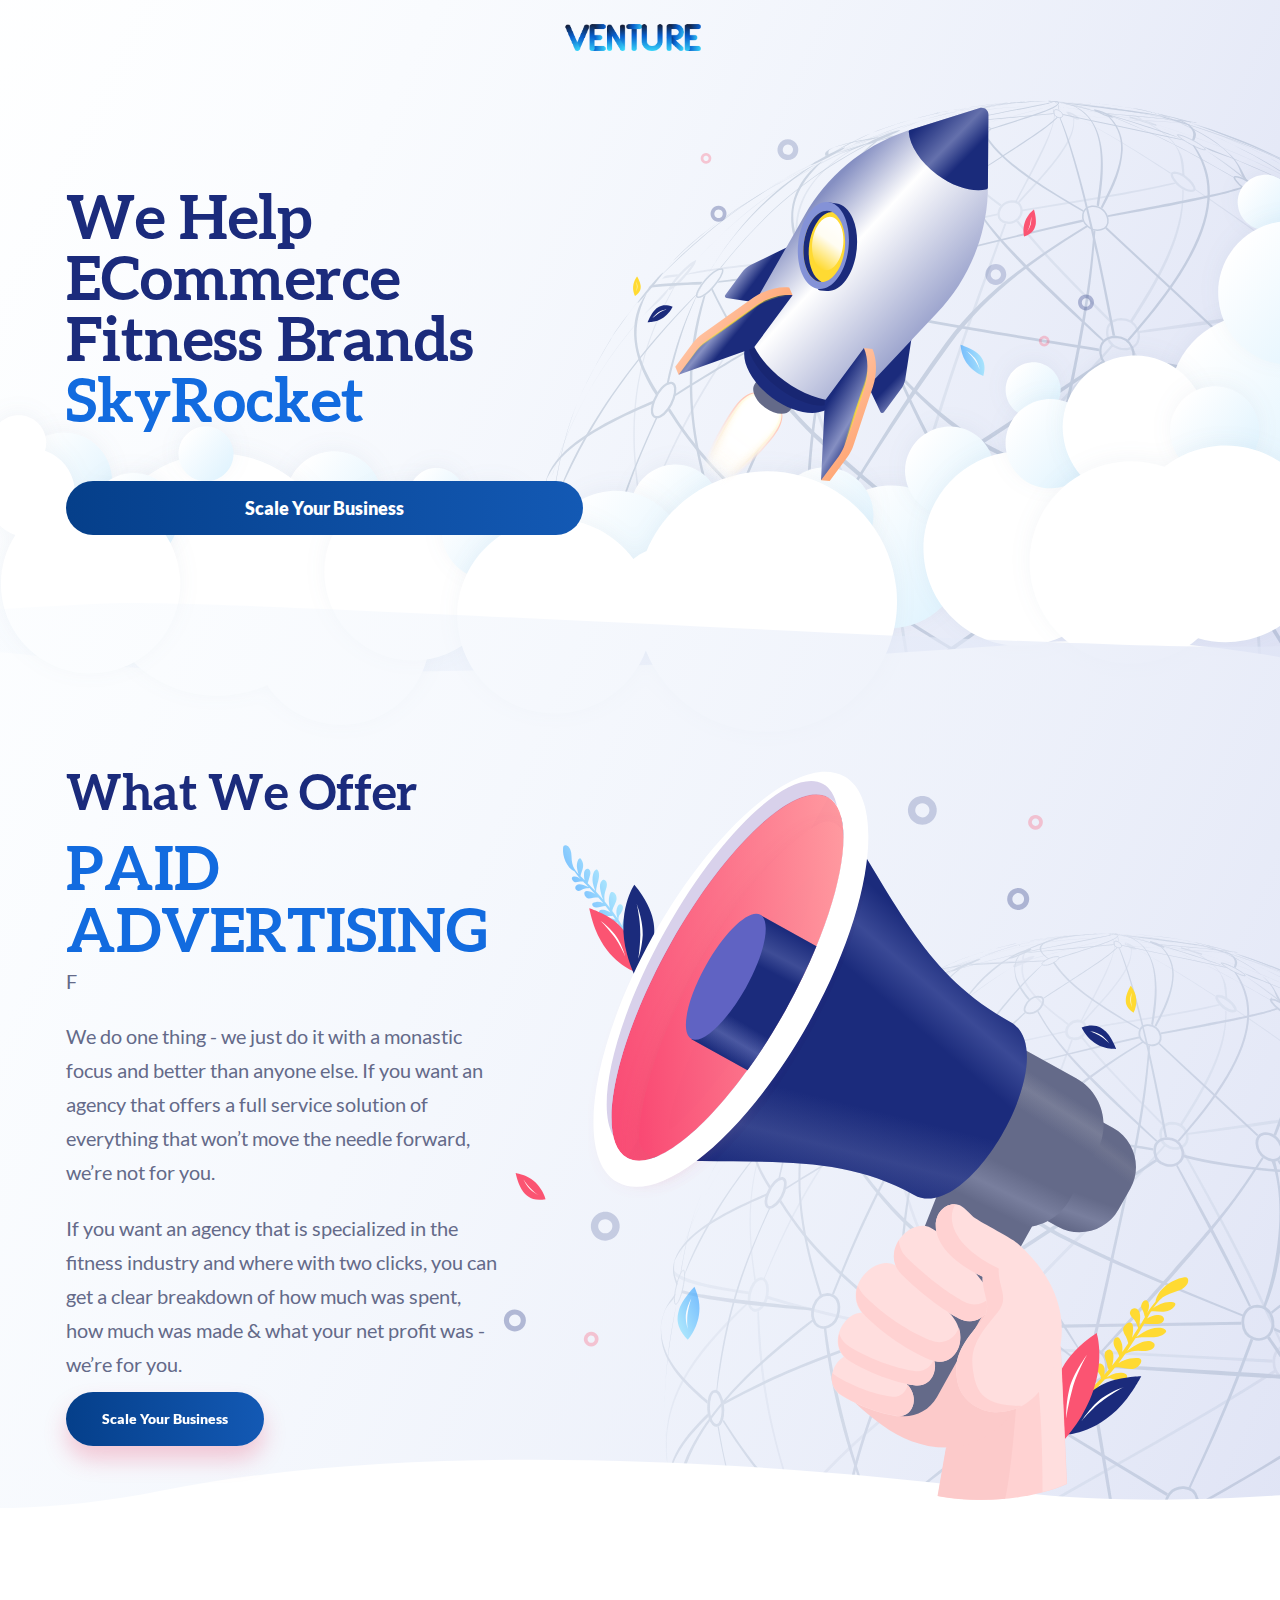
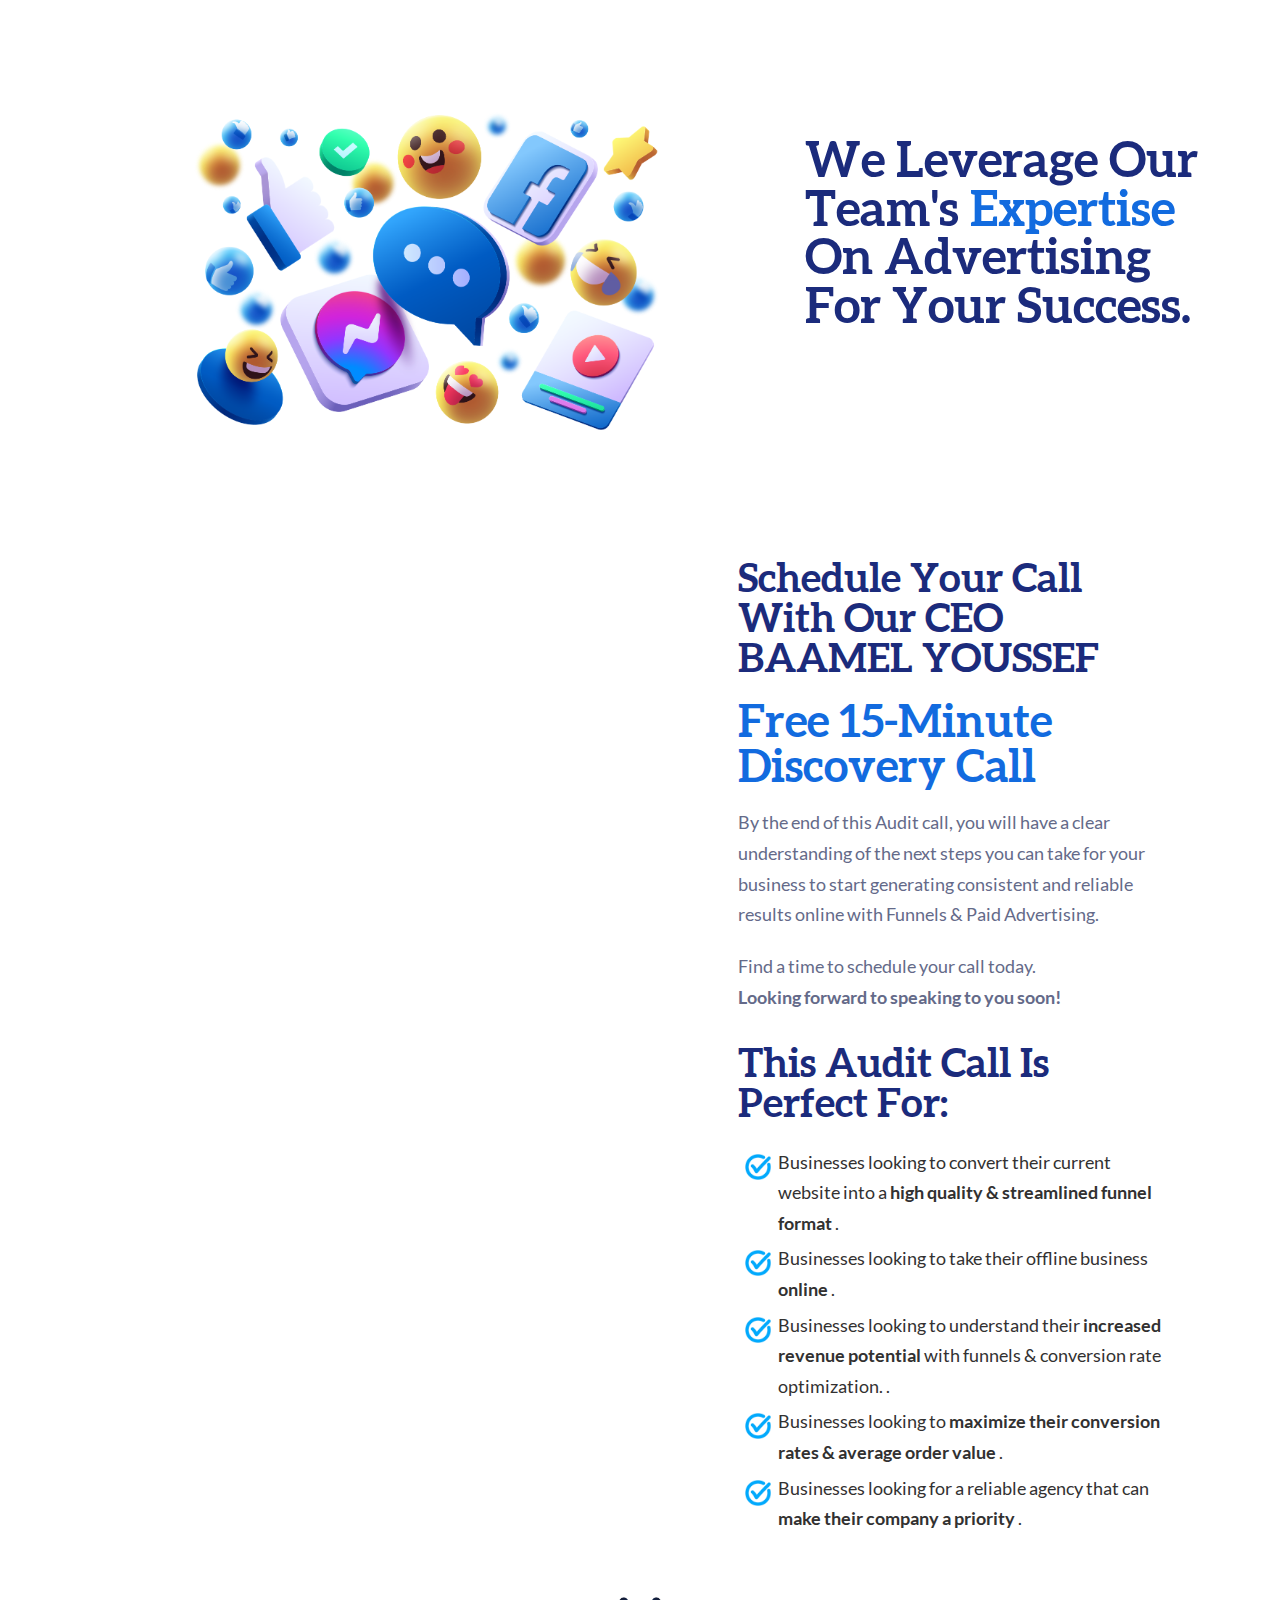
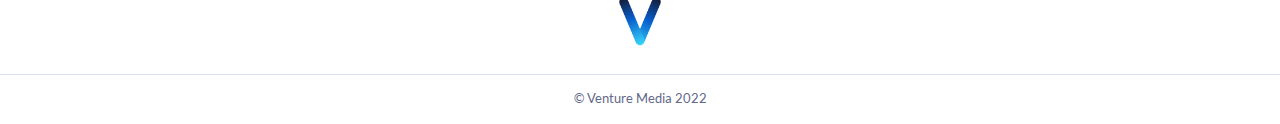
==== commit 9ae74db2: "</>" ====
--- a/index.html
+++ b/index.html
@@ -47,7 +47,7 @@
         <div class="wrapper">
           <div class="screen-main">
             <h1 class="h1 h1-main">We help <div style="display: flex; margin-right: 34px;">
-               Health & Fitness Brands
+               eCommerce Fitness Brands
               </div><span style="color: #126bdf">SkyRocket</span></h1>
             <a href="#discoverycall" class="btn btn_learn"
               style="box-shadow: none; display: flex; font-size: large;">Scale Your Business</a>
@@ -63,11 +63,11 @@
               <h1 class="h1 h1-main" style="color: #126bdf; display: inline !important;">PAID ADVERTISING</h1>
 
               <div class="content-block__text" style="font-size: 20px;">
-                <p>Ads, Just Ads.</p>
+                <p>F</p>
                 <p>We do one thing - we just do it with a monastic focus and better than anyone else. If you want an
                   agency that offers a full service solution of everything that won’t move the needle forward, we’re not
                   for you.</p>
-                <p>If you want an agency that is specialized in the health & fitness industry and where with two clicks, you can get a clear breakdown of how much was spent, how
+                <p>If you want an agency that is specialized in the fitness industry and where with two clicks, you can get a clear breakdown of how much was spent, how
                   much was made & what your net profit was - we’re for you. </p>
               </div>
               <!-- <div class="consultation-form__form">
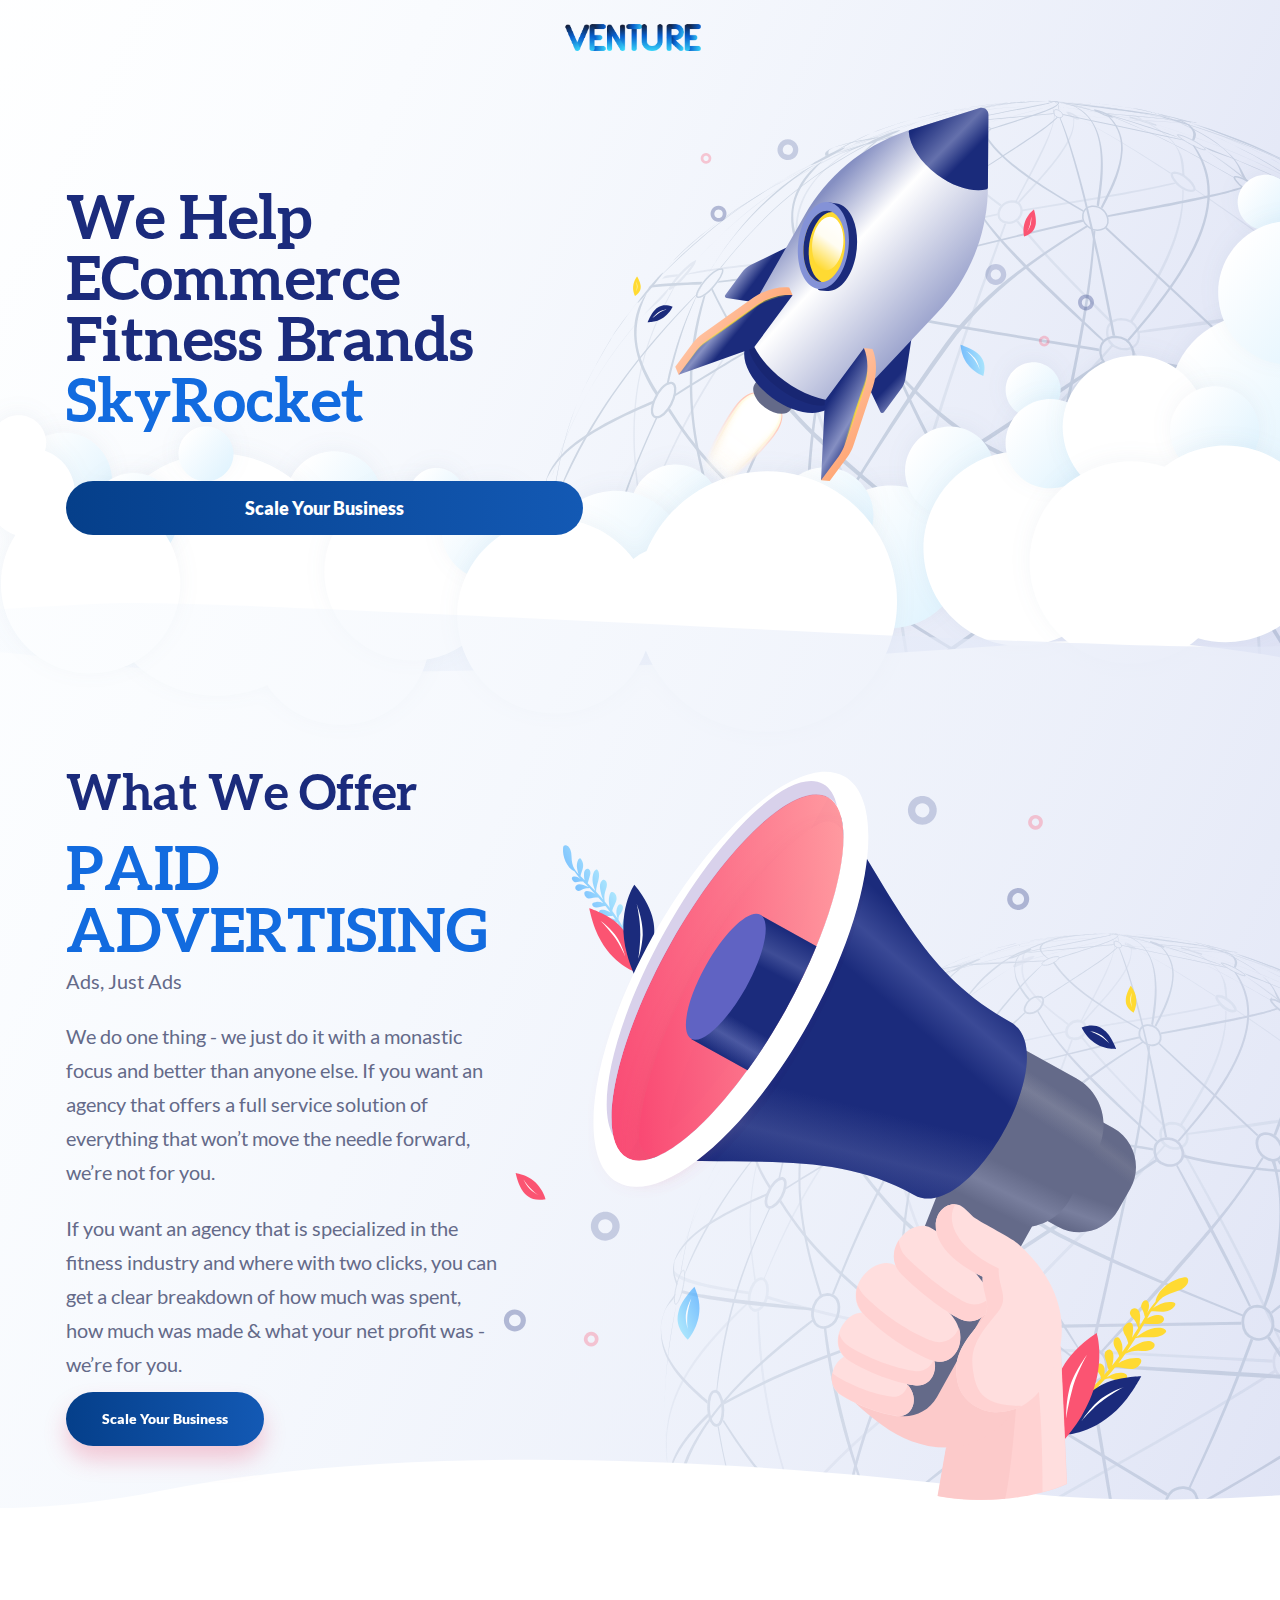
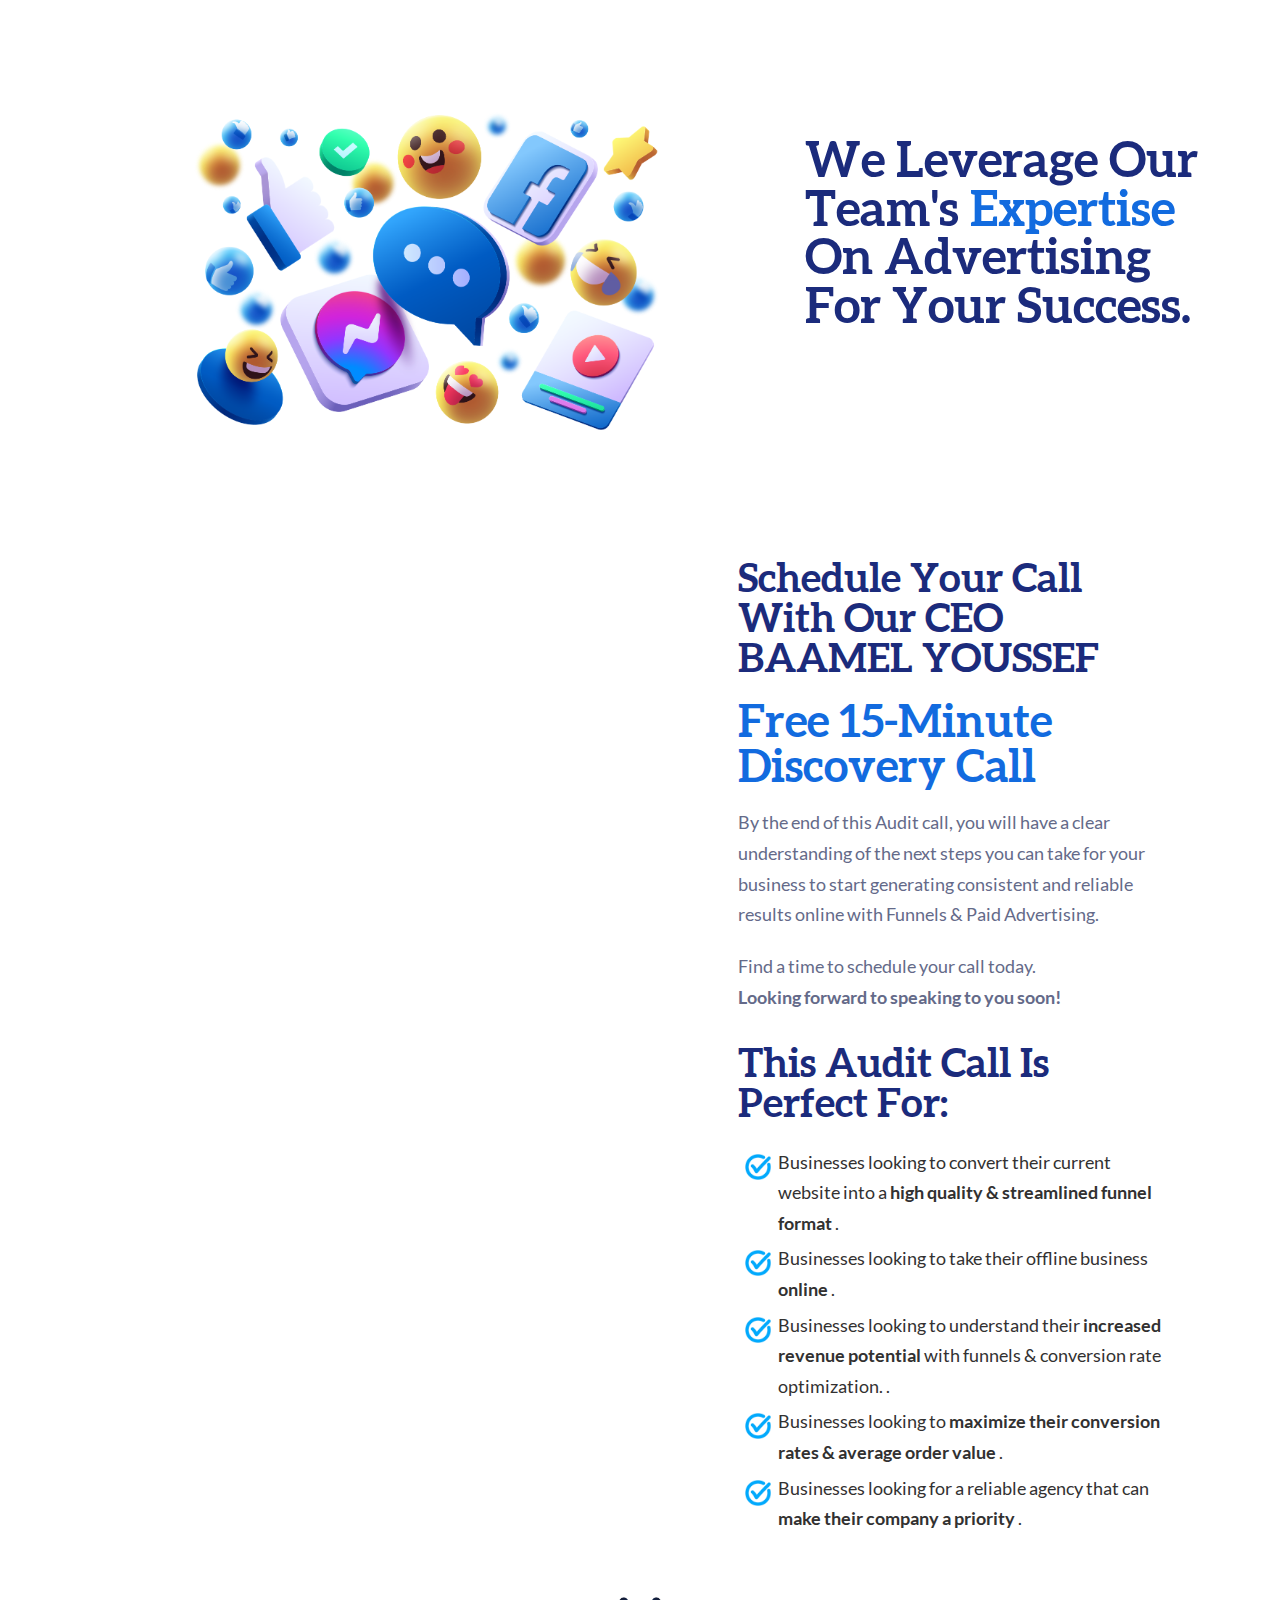
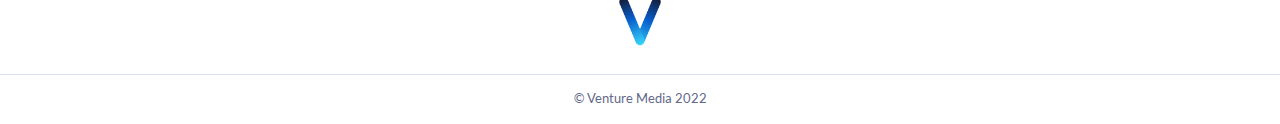
==== commit f179e5f6: "dev" ====
--- a/index.html
+++ b/index.html
@@ -63,7 +63,7 @@
               <h1 class="h1 h1-main" style="color: #126bdf; display: inline !important;">PAID ADVERTISING</h1>
 
               <div class="content-block__text" style="font-size: 20px;">
-                <p>F</p>
+                <p>Ads, Just Ads</p>
                 <p>We do one thing - we just do it with a monastic focus and better than anyone else. If you want an
                   agency that offers a full service solution of everything that won’t move the needle forward, we’re not
                   for you.</p>
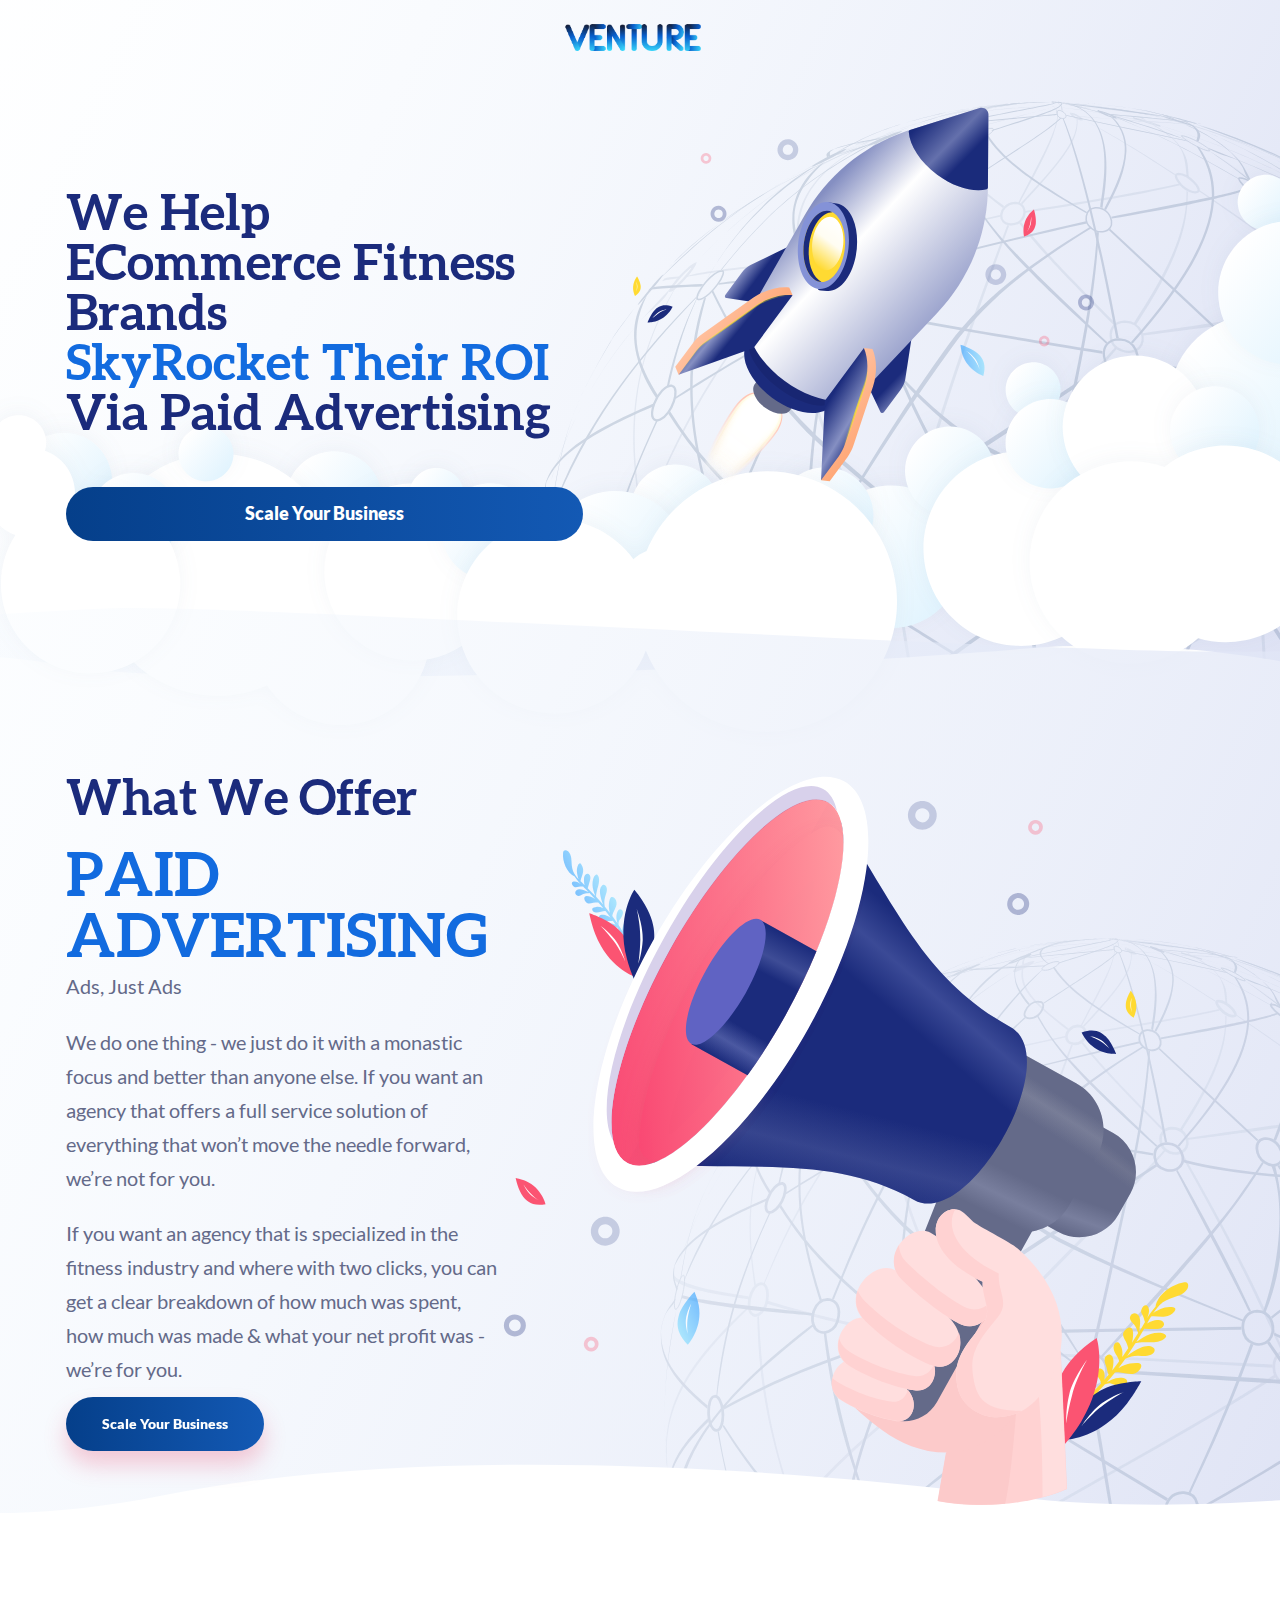
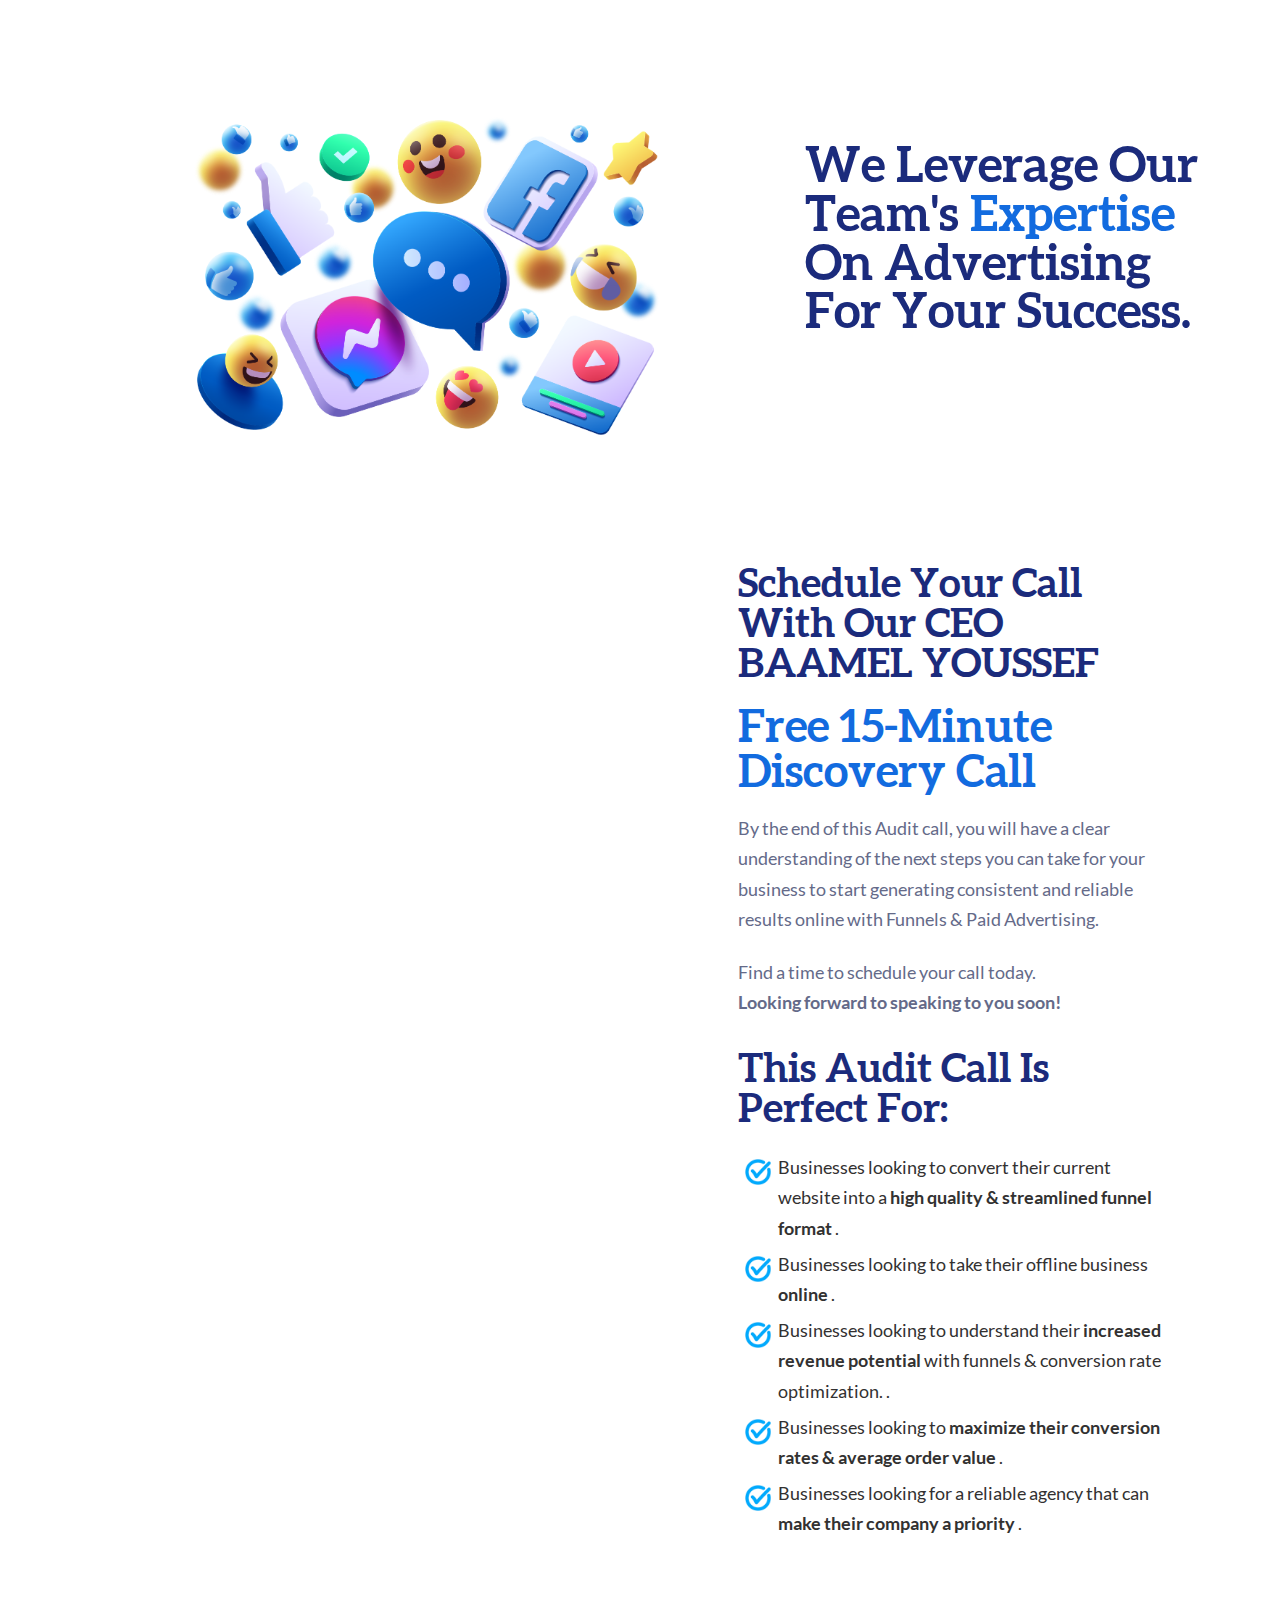
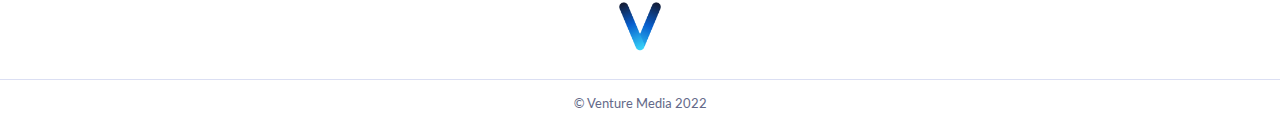
==== commit 889f6b66: "dev" ====
--- a/index.html
+++ b/index.html
@@ -46,9 +46,10 @@
         <div class="section-screen-main__bg" style="background-image: url(img/main.svg);"></div>
         <div class="wrapper">
           <div class="screen-main">
-            <h1 class="h1 h1-main">We help <div style="display: flex; margin-right: 34px;">
+            <h1 class="h1 h1-main" style="font-size: 50px;">We help <div style="display: flex; margin-right: 34px;">
                eCommerce Fitness Brands
-              </div><span style="color: #126bdf">SkyRocket</span></h1>
+              </div><span style="color: #126bdf;">SkyRocket Their ROI</span>
+            Via Paid Advertising </h1>
             <a href="#discoverycall" class="btn btn_learn"
               style="box-shadow: none; display: flex; font-size: large;">Scale Your Business</a>
           </div>
--- a/css/first-screen.css
+++ b/css/first-screen.css
@@ -13,7 +13,9 @@
   line-height: 1.7;
   background: #fff;
 }
-
+html {
+  scroll-behavior: smooth;
+}
 html {
   font-size: 10px !important;
 }
--- a/css/first-screen-inner.css
+++ b/css/first-screen-inner.css
@@ -1,5 +1,8 @@
 /* reset */
 /* main variables */
+html {
+  scroll-behavior: smooth;
+}
 .breadcrumbs {
   text-transform: none;
   font-size: 1.4rem;
--- a/css/style.css
+++ b/css/style.css
@@ -3,7 +3,9 @@
 .compensate-for-scrollbar {
   margin-right: 0 !important;
 }
-
+html {
+  scroll-behavior: smooth;
+}
 .fancybox-is-hidden {
   left: -999.9rem;
   margin: 0;
--- a/css/style.css
+++ b/css/style.css
@@ -3,7 +3,9 @@
 .compensate-for-scrollbar {
   margin-right: 0 !important;
 }
-
+html {
+  scroll-behavior: smooth;
+}
 .fancybox-is-hidden {
   left: -999.9rem;
   margin: 0;
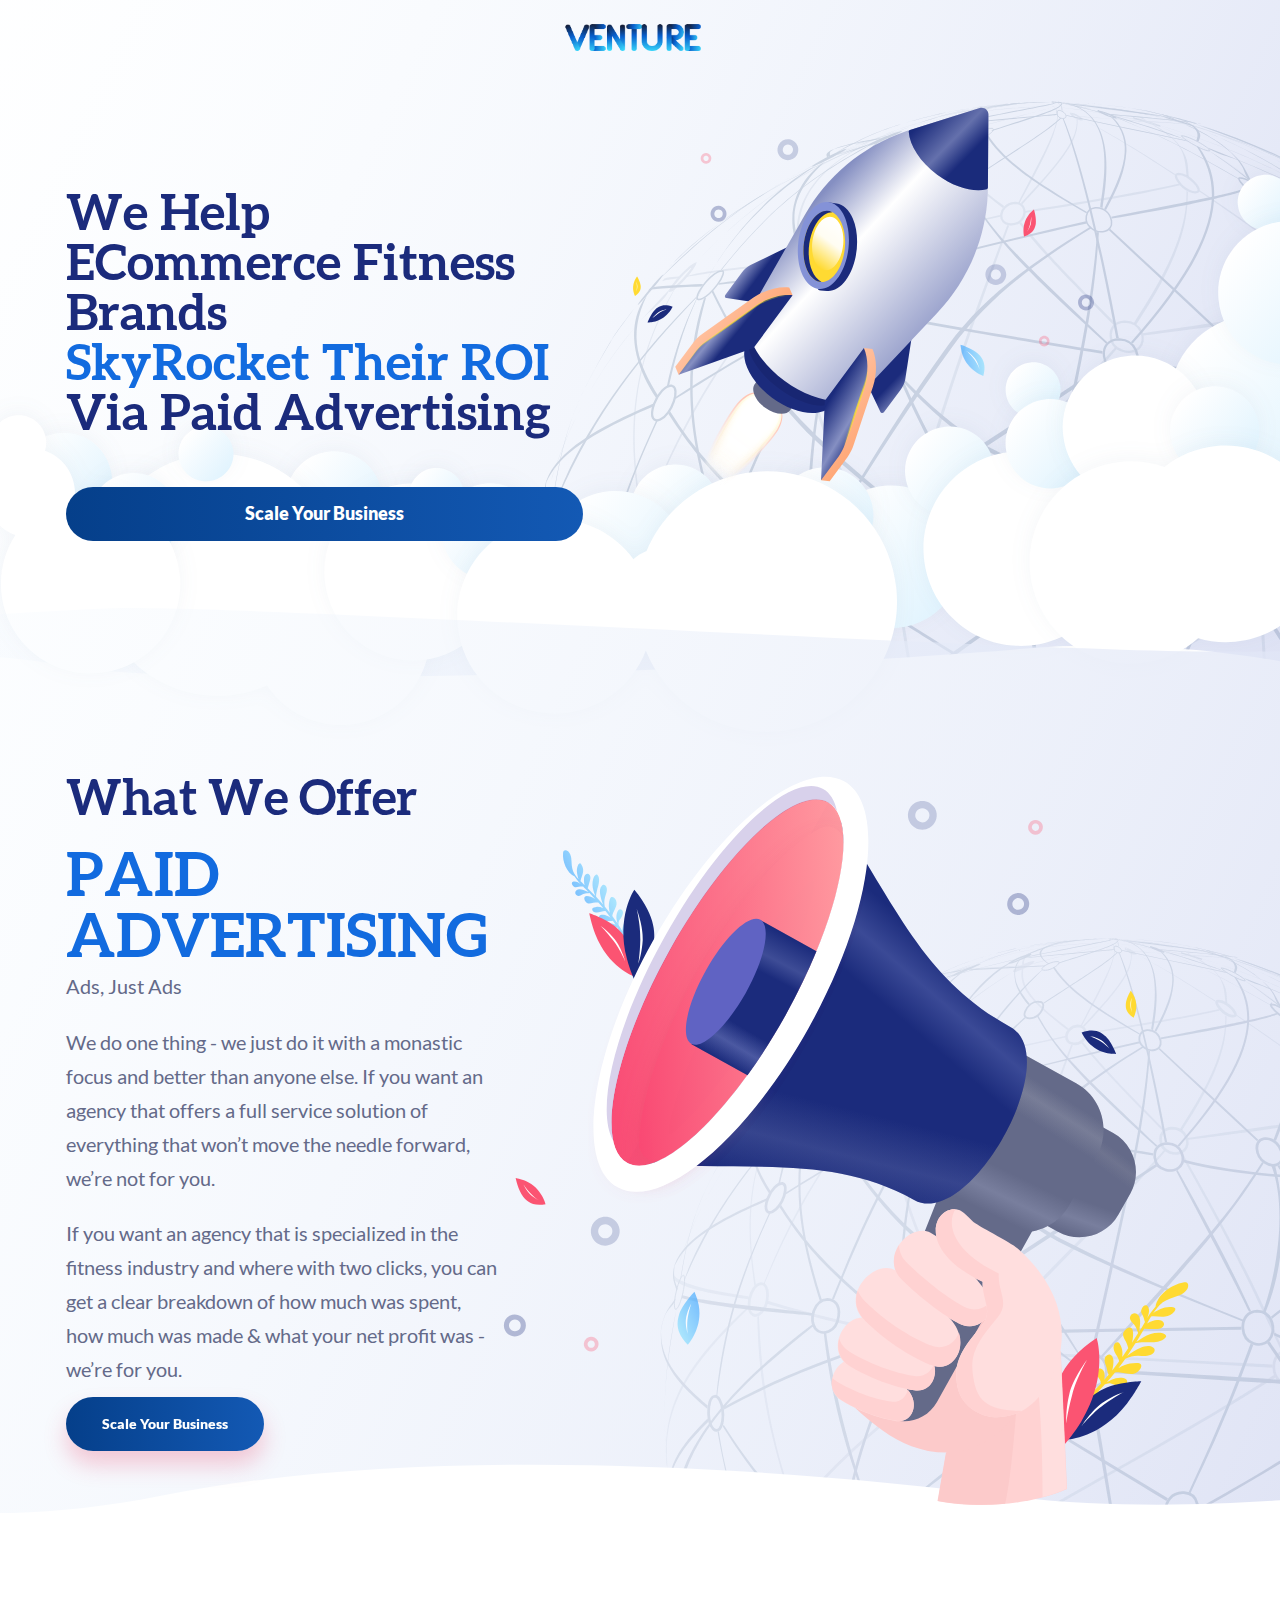
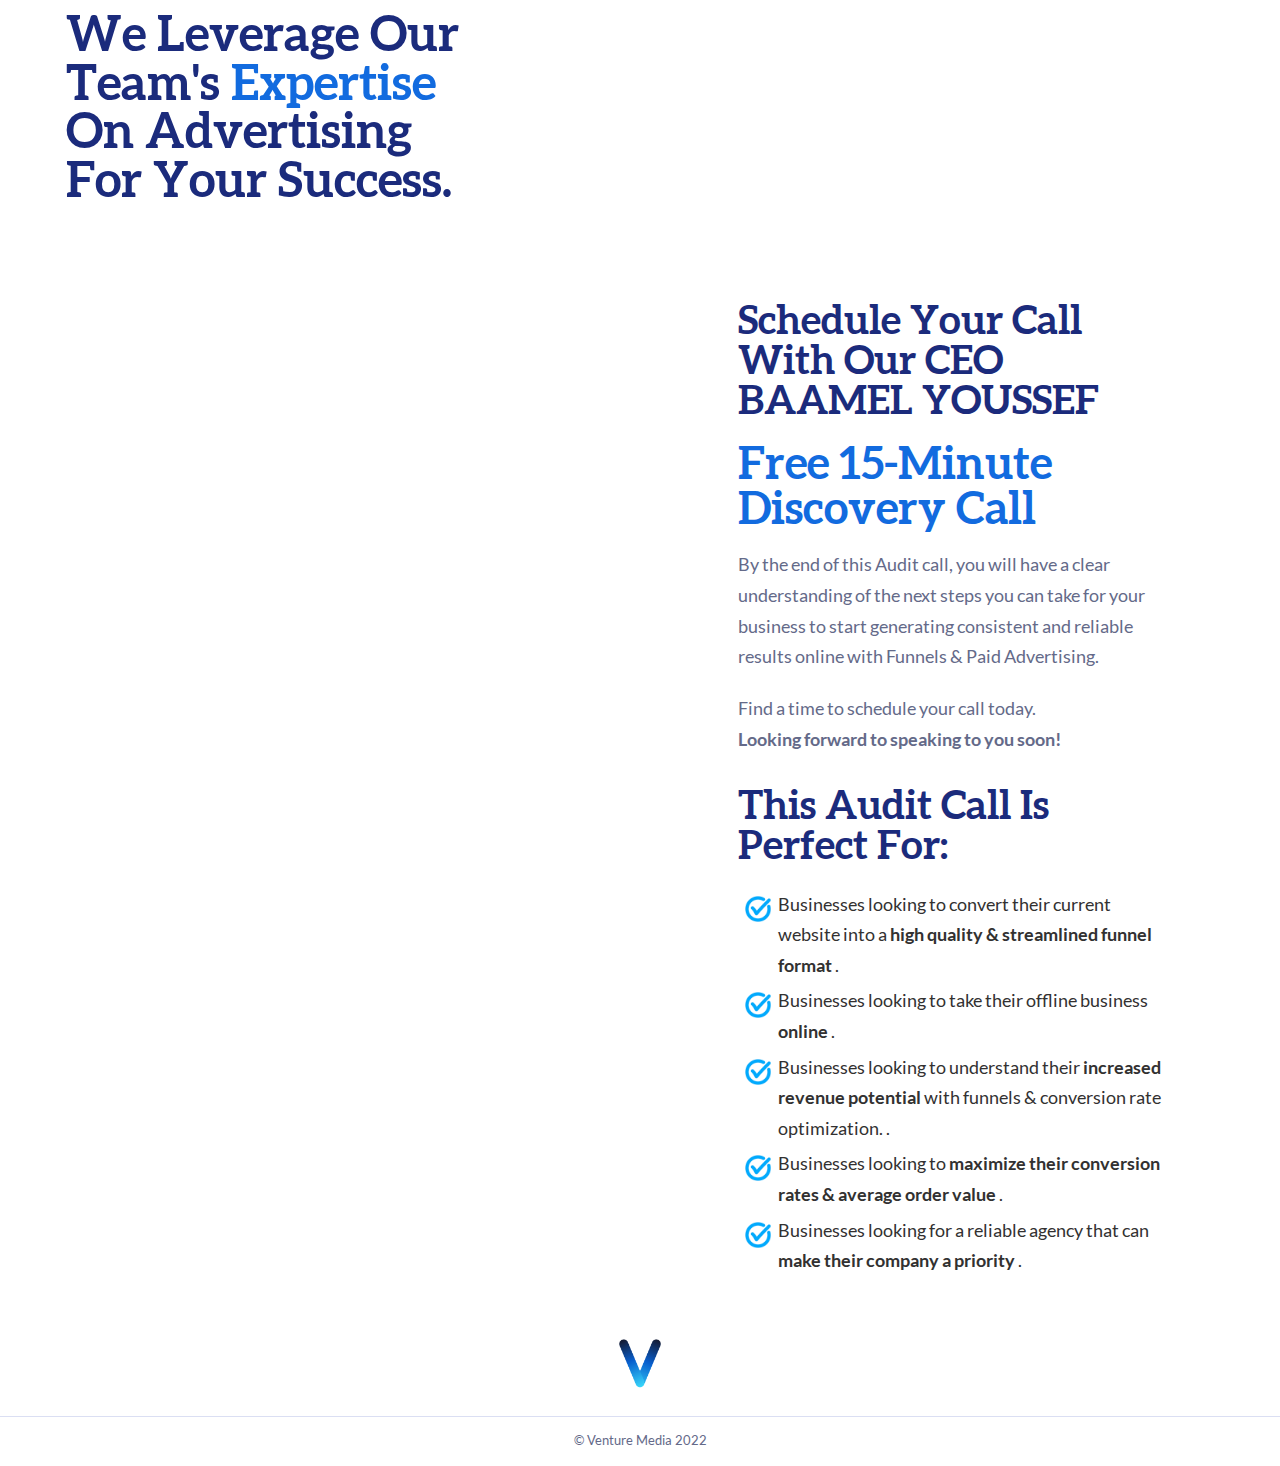
==== commit f0e891c5: "dev" ====
--- a/index.html
+++ b/index.html
@@ -90,54 +90,18 @@
       <div class="section-about" id="about">
         <div class="wrapper mt-100">
           <div class="about">
-            <div class="about__img">
+            <!-- <div class="about__img">
               <div class="about__picture">
                 <img src="img/smway.png" alt="" class="js-lazy" src="[data-uri]">
               </div>
-            </div>
+            </div> -->
             <div class="about__content">
               <div class="h2">We leverage our team's <span style="color: #126bdf">expertise</span> on advertising for your success.
               </div>
-              <!-- <div class="section-subtitle">Sint nulla commodo qui magna eiusmod quis aliqua laboris officia excepteur
-                non eu in.</div>
-              <div class="content-block__text">
-                <p>Dolor duis voluptate enim exercitation consequat ex. Voluptate in sunt commodo aute do. Dolor enim
-                  dolor labore velit nulla sit exercitation irure esse proident velit commodo. Est non officia proident
-                  esse culpa commodo nulla Lorem do enderit esse do.</p>
-              </div>
-              <a href="https://www.youtube.com/watch?v=_sI_Ps7JSEk" class="about__btn play-video js-fancybox">
-                <span class="play-icon">
-                  <i class="icon-play"></i>
-                </span>
-                <div class="play-video__text">
-                  <div class="play-video__title">about us</div>
-                  <div class="play-video__link">Watch our process!</div>
-                </div>
-              </a> -->
-            </div>
-          </div>
-          <!-- <div class="about-details">
-            <div class="about-details__item">
-              <div class="about-details__val">$ 35k<span class="about-details__val_plus">+</span></div>
-              <div class="about-details__text">Clients revenue</div>
-              <div class="about-details__decor"></div>
-            </div>
-            <div class="about-details__item">
-              <div class="about-details__val">16k<span class="about-details__val_plus">+</span></div>
-              <div class="about-details__text">Leads for clients</div>
-              <div class="about-details__decor"></div>
-            </div>
-            <div class="about-details__item">
-              <div class="about-details__val">6.7k<span class="about-details__val_plus">+</span></div>
-              <div class="about-details__text">Phone calls</div>
-              <div class="about-details__decor"></div>
-            </div>
-            <div class="about-details__item">
-              <div class="about-details__val">254<span class="about-details__val_plus">+</span></div>
-              <div class="about-details__text">Successful projects</div>
-              <div class="about-details__decor"></div>
-            </div>
-          </div> -->
+              
+            </div>
+          </div>
+          
         </div>
         <div class="about-decor about-decor_1"></div>
         <div class="about-decor about-decor_2"></div>
